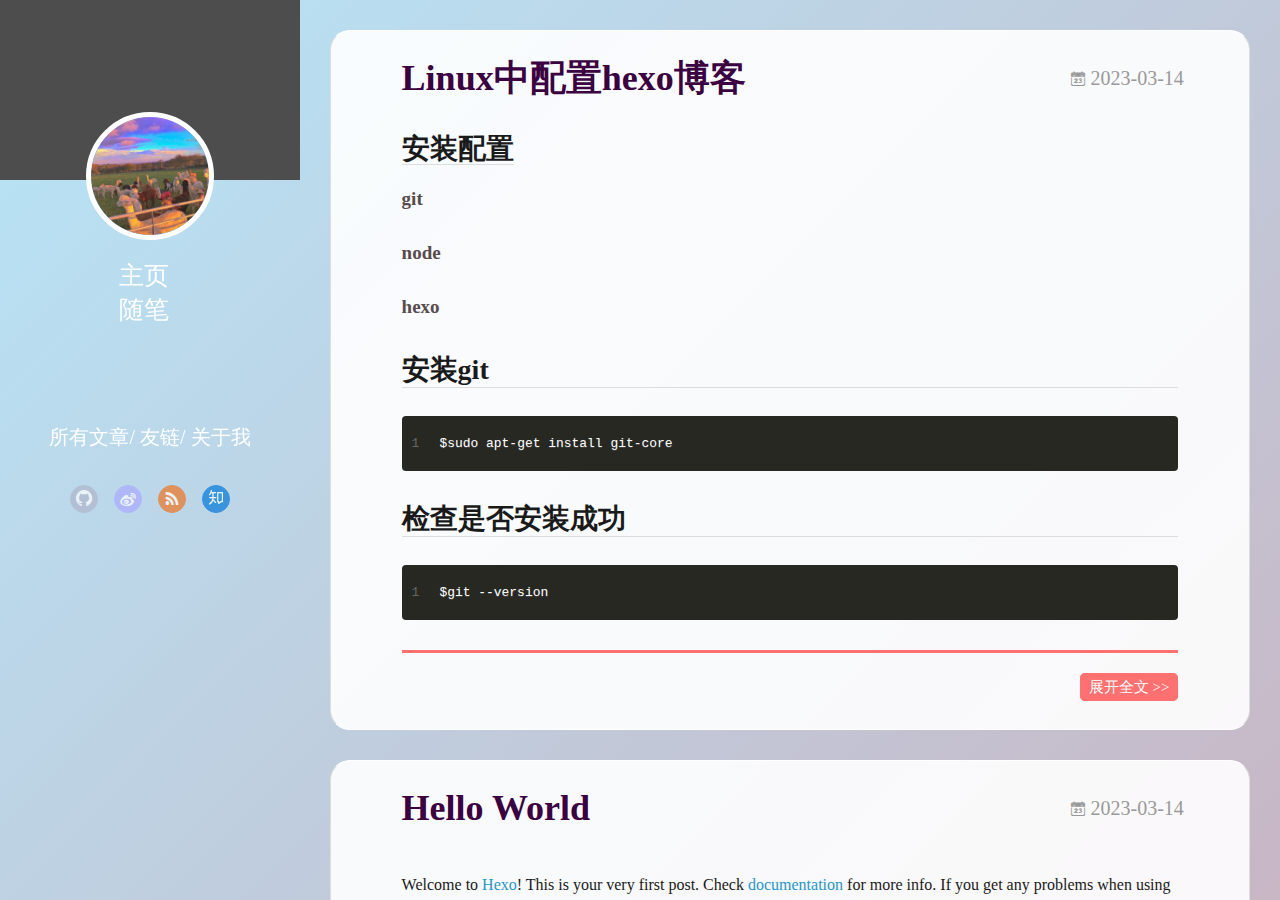
==== index.html @ e4e8730b "Site updated: 2023-03-14 17:26:34" ====
<!DOCTYPE html>
<html>
<head>
  <meta charset="utf-8">
  
  <meta name="renderer" content="webkit">
  <meta http-equiv="X-UA-Compatible" content="IE=edge" >
  <link rel="dns-prefetch" href="http://example.com">
  <title>SoMo随笔</title>
  <meta name="viewport" content="width=device-width, initial-scale=1, maximum-scale=1">
  <meta property="og:type" content="website">
<meta property="og:title" content="SoMo随笔">
<meta property="og:url" content="http://example.com/index.html">
<meta property="og:site_name" content="SoMo随笔">
<meta property="og:locale" content="en_US">
<meta property="article:author" content="SoMo">
<meta name="twitter:card" content="summary">
  
    <link rel="alternative" href="/atom.xml" title="SoMo随笔" type="application/atom+xml">
  
  
    <link rel="icon" href="/favicon.png">
  
  <link rel="stylesheet" type="text/css" href="/./main.0cf68a.css">
  <style type="text/css">
  
    #container.show {
      background: linear-gradient(200deg,#a0cfe4,#e8c37e);
    }
  </style>
  

  

<meta name="generator" content="Hexo 5.4.2"></head>

<body>
  <div id="container" q-class="show:isCtnShow">
    <canvas id="anm-canvas" class="anm-canvas"></canvas>
    <div class="left-col" q-class="show:isShow">
      
<div class="overlay" style="background: #4d4d4d"></div>
<div class="intrude-less">
	<header id="header" class="inner">
		<a href="/" class="profilepic">
			<img src="/img/somo.jpg" class="js-avatar">
		</a>
		<hgroup>
		  <h1 class="header-author"><a href="/"></a></h1>
		</hgroup>
		

		<nav class="header-menu">
			<ul>
			
				<li><a href="/">主页</a></li>
	        
				<li><a href="/tags/%E9%9A%8F%E7%AC%94/">随笔</a></li>
	        
			</ul>
		</nav>
		<nav class="header-smart-menu">
    		
    			
    			<a q-on="click: openSlider(e, 'innerArchive')" href="javascript:void(0)">所有文章</a>
    			
            
    			
    			<a q-on="click: openSlider(e, 'friends')" href="javascript:void(0)">友链</a>
    			
            
    			
    			<a q-on="click: openSlider(e, 'aboutme')" href="javascript:void(0)">关于我</a>
    			
            
		</nav>
		<nav class="header-nav">
			<div class="social">
				
					<a class="github" target="_blank" href="#" title="github"><i class="icon-github"></i></a>
		        
					<a class="weibo" target="_blank" href="#" title="weibo"><i class="icon-weibo"></i></a>
		        
					<a class="rss" target="_blank" href="#" title="rss"><i class="icon-rss"></i></a>
		        
					<a class="zhihu" target="_blank" href="#" title="zhihu"><i class="icon-zhihu"></i></a>
		        
			</div>
<!-- 网易云音乐 -->
<iframe frameborder="no" border="0" marginwidth="0" marginheight="0" width=330 height=110 src="//music.163.com/outchain/player?type=0&id=3068013756&auto=1&height=90"></iframe>
		</nav>
	</header>		
</div>

    </div>
    <div class="mid-col" q-class="show:isShow,hide:isShow|isFalse">
      
<nav id="mobile-nav">
  	<div class="overlay js-overlay" style="background: #4d4d4d"></div>
	<div class="btnctn js-mobile-btnctn">
  		<div class="slider-trigger list" q-on="click: openSlider(e)"><i class="icon icon-sort"></i></div>
	</div>
	<div class="intrude-less">
		<header id="header" class="inner">
			<div class="profilepic">
				<img src="/img/somo.jpg" class="js-avatar">
			</div>
			<hgroup>
			  <h1 class="header-author js-header-author"></h1>
			</hgroup>
			
			
			
				
			
				
			
			
			
			<nav class="header-nav">
				<div class="social">
					
						<a class="github" target="_blank" href="#" title="github"><i class="icon-github"></i></a>
			        
						<a class="weibo" target="_blank" href="#" title="weibo"><i class="icon-weibo"></i></a>
			        
						<a class="rss" target="_blank" href="#" title="rss"><i class="icon-rss"></i></a>
			        
						<a class="zhihu" target="_blank" href="#" title="zhihu"><i class="icon-zhihu"></i></a>
			        
				</div>
			</nav>

			<nav class="header-menu js-header-menu">
				<ul style="width: 50%">
				
				
					<li style="width: 50%"><a href="/">主页</a></li>
		        
					<li style="width: 50%"><a href="/tags/%E9%9A%8F%E7%AC%94/">随笔</a></li>
		        
				</ul>
			</nav>
		</header>				
	</div>
	<div class="mobile-mask" style="display:none" q-show="isShow"></div>
</nav>

      <div id="wrapper" class="body-wrap">
        <div class="menu-l">
          <div class="canvas-wrap">
            <canvas data-colors="#eaeaea" data-sectionHeight="100" data-contentId="js-content" id="myCanvas1" class="anm-canvas"></canvas>
          </div>
          <div id="js-content" class="content-ll">
            
  
    <article id="post-Linux中配置hexo博客" class="article article-type-post  article-index" itemscope itemprop="blogPost">
  <div class="article-inner">
    
      <header class="article-header">
        
  
    <h1 itemprop="name">
      <a class="article-title" href="/2023/03/14/Linux%E4%B8%AD%E9%85%8D%E7%BD%AEhexo%E5%8D%9A%E5%AE%A2/">Linux中配置hexo博客</a>
    </h1>
  

        
        <a href="/2023/03/14/Linux%E4%B8%AD%E9%85%8D%E7%BD%AEhexo%E5%8D%9A%E5%AE%A2/" class="archive-article-date">
  	<time datetime="2023-03-14T08:42:07.000Z" itemprop="datePublished"><i class="icon-calendar icon"></i>2023-03-14</time>
</a>
        
      </header>
    
    <div class="article-entry" itemprop="articleBody">
      
        <h1 id="安装配置"><a href="#安装配置" class="headerlink" title="安装配置"></a>安装配置</h1><h3 id="git"><a href="#git" class="headerlink" title="git"></a>git</h3><h3 id="node"><a href="#node" class="headerlink" title="node"></a>node</h3><h3 id="hexo"><a href="#hexo" class="headerlink" title="hexo"></a>hexo</h3><h1 id="安装git"><a href="#安装git" class="headerlink" title="安装git"></a>安装git</h1><figure class="highlight bash"><table><tr><td class="gutter"><pre><span class="line">1</span><br></pre></td><td class="code"><pre><span class="line"><span class="variable">$sudo</span> apt-get install git-core</span><br></pre></td></tr></table></figure>
<h1 id="检查是否安装成功"><a href="#检查是否安装成功" class="headerlink" title="检查是否安装成功"></a>检查是否安装成功</h1><figure class="highlight bash"><table><tr><td class="gutter"><pre><span class="line">1</span><br></pre></td><td class="code"><pre><span class="line"><span class="variable">$git</span> --version</span><br></pre></td></tr></table></figure>




      

      
    </div>
    <div class="article-info article-info-index">
      
      
      

      
        <p class="article-more-link">
          <a class="article-more-a" href="/2023/03/14/Linux%E4%B8%AD%E9%85%8D%E7%BD%AEhexo%E5%8D%9A%E5%AE%A2/">展开全文 >></a>
        </p>
      

      
      <div class="clearfix"></div>
    </div>
  </div>
</article>

<aside class="wrap-side-operation">
    <div class="mod-side-operation">
        
        <div class="jump-container" id="js-jump-container" style="display:none;">
            <a href="javascript:void(0)" class="mod-side-operation__jump-to-top">
                <i class="icon-font icon-back"></i>
            </a>
            <div id="js-jump-plan-container" class="jump-plan-container" style="top: -11px;">
                <i class="icon-font icon-plane jump-plane"></i>
            </div>
        </div>
        
        
    </div>
</aside>




  
    <article id="post-hello-world" class="article article-type-post  article-index" itemscope itemprop="blogPost">
  <div class="article-inner">
    
      <header class="article-header">
        
  
    <h1 itemprop="name">
      <a class="article-title" href="/2023/03/14/hello-world/">Hello World</a>
    </h1>
  

        
        <a href="/2023/03/14/hello-world/" class="archive-article-date">
  	<time datetime="2023-03-14T06:04:46.346Z" itemprop="datePublished"><i class="icon-calendar icon"></i>2023-03-14</time>
</a>
        
      </header>
    
    <div class="article-entry" itemprop="articleBody">
      
        <p>Welcome to <a target="_blank" rel="noopener" href="https://hexo.io/">Hexo</a>! This is your very first post. Check <a target="_blank" rel="noopener" href="https://hexo.io/docs/">documentation</a> for more info. If you get any problems when using Hexo, you can find the answer in <a target="_blank" rel="noopener" href="https://hexo.io/docs/troubleshooting.html">troubleshooting</a> or you can ask me on <a target="_blank" rel="noopener" href="https://github.com/hexojs/hexo/issues">GitHub</a>.</p>
<h2 id="Quick-Start"><a href="#Quick-Start" class="headerlink" title="Quick Start"></a>Quick Start</h2><h3 id="Create-a-new-post"><a href="#Create-a-new-post" class="headerlink" title="Create a new post"></a>Create a new post</h3><figure class="highlight bash"><table><tr><td class="gutter"><pre><span class="line">1</span><br></pre></td><td class="code"><pre><span class="line">$ hexo new <span class="string">&quot;My New Post&quot;</span></span><br></pre></td></tr></table></figure>

<p>More info: <a target="_blank" rel="noopener" href="https://hexo.io/docs/writing.html">Writing</a></p>
<h3 id="Run-server"><a href="#Run-server" class="headerlink" title="Run server"></a>Run server</h3><figure class="highlight bash"><table><tr><td class="gutter"><pre><span class="line">1</span><br></pre></td><td class="code"><pre><span class="line">$ hexo server</span><br></pre></td></tr></table></figure>

<p>More info: <a target="_blank" rel="noopener" href="https://hexo.io/docs/server.html">Server</a></p>
<h3 id="Generate-static-files"><a href="#Generate-static-files" class="headerlink" title="Generate static files"></a>Generate static files</h3><figure class="highlight bash"><table><tr><td class="gutter"><pre><span class="line">1</span><br></pre></td><td class="code"><pre><span class="line">$ hexo generate</span><br></pre></td></tr></table></figure>

<p>More info: <a target="_blank" rel="noopener" href="https://hexo.io/docs/generating.html">Generating</a></p>
<h3 id="Deploy-to-remote-sites"><a href="#Deploy-to-remote-sites" class="headerlink" title="Deploy to remote sites"></a>Deploy to remote sites</h3><figure class="highlight bash"><table><tr><td class="gutter"><pre><span class="line">1</span><br></pre></td><td class="code"><pre><span class="line">$ hexo deploy</span><br></pre></td></tr></table></figure>

<p>More info: <a target="_blank" rel="noopener" href="https://hexo.io/docs/one-command-deployment.html">Deployment</a></p>

      

      
    </div>
    <div class="article-info article-info-index">
      
      
      

      
        <p class="article-more-link">
          <a class="article-more-a" href="/2023/03/14/hello-world/">展开全文 >></a>
        </p>
      

      
      <div class="clearfix"></div>
    </div>
  </div>
</article>

<aside class="wrap-side-operation">
    <div class="mod-side-operation">
        
        <div class="jump-container" id="js-jump-container" style="display:none;">
            <a href="javascript:void(0)" class="mod-side-operation__jump-to-top">
                <i class="icon-font icon-back"></i>
            </a>
            <div id="js-jump-plan-container" class="jump-plan-container" style="top: -11px;">
                <i class="icon-font icon-plane jump-plane"></i>
            </div>
        </div>
        
        
    </div>
</aside>




  
  


          </div>
        </div>
      </div>
      <footer id="footer">
  <div class="outer">
    <div id="footer-info">
    	<div class="footer-left">
    		&copy; 2023 SoMo
    	</div>
      	<div class="footer-right">
      		<a href="http://hexo.io/" target="_blank">Hexo</a>  Theme <a href="https://github.com/litten/hexo-theme-yilia" target="_blank">Yilia</a> by Litten
      	</div>
    </div>
  </div>
</footer>
 <!--页面点击小心心-->
    <script type="text/javascript" src="/love.js"></script>


    </div>
    <script>
	var yiliaConfig = {
		mathjax: false,
		isHome: true,
		isPost: false,
		isArchive: false,
		isTag: false,
		isCategory: false,
		open_in_new: false,
		toc_hide_index: true,
		root: "/",
		innerArchive: true,
		showTags: false
	}
</script>

<script>!function(t){function n(e){if(r[e])return r[e].exports;var i=r[e]={exports:{},id:e,loaded:!1};return t[e].call(i.exports,i,i.exports,n),i.loaded=!0,i.exports}var r={};n.m=t,n.c=r,n.p="./",n(0)}([function(t,n,r){r(195),t.exports=r(191)},function(t,n,r){var e=r(3),i=r(52),o=r(27),u=r(28),c=r(53),f="prototype",a=function(t,n,r){var s,l,h,v,p=t&a.F,d=t&a.G,y=t&a.S,g=t&a.P,b=t&a.B,m=d?e:y?e[n]||(e[n]={}):(e[n]||{})[f],x=d?i:i[n]||(i[n]={}),w=x[f]||(x[f]={});d&&(r=n);for(s in r)l=!p&&m&&void 0!==m[s],h=(l?m:r)[s],v=b&&l?c(h,e):g&&"function"==typeof h?c(Function.call,h):h,m&&u(m,s,h,t&a.U),x[s]!=h&&o(x,s,v),g&&w[s]!=h&&(w[s]=h)};e.core=i,a.F=1,a.G=2,a.S=4,a.P=8,a.B=16,a.W=32,a.U=64,a.R=128,t.exports=a},function(t,n,r){var e=r(6);t.exports=function(t){if(!e(t))throw TypeError(t+" is not an object!");return t}},function(t,n){var r=t.exports="undefined"!=typeof window&&window.Math==Math?window:"undefined"!=typeof self&&self.Math==Math?self:Function("return this")();"number"==typeof __g&&(__g=r)},function(t,n){t.exports=function(t){try{return!!t()}catch(t){return!0}}},function(t,n){var r=t.exports="undefined"!=typeof window&&window.Math==Math?window:"undefined"!=typeof self&&self.Math==Math?self:Function("return this")();"number"==typeof __g&&(__g=r)},function(t,n){t.exports=function(t){return"object"==typeof t?null!==t:"function"==typeof t}},function(t,n,r){var e=r(126)("wks"),i=r(76),o=r(3).Symbol,u="function"==typeof o;(t.exports=function(t){return e[t]||(e[t]=u&&o[t]||(u?o:i)("Symbol."+t))}).store=e},function(t,n){var r={}.hasOwnProperty;t.exports=function(t,n){return r.call(t,n)}},function(t,n,r){var e=r(94),i=r(33);t.exports=function(t){return e(i(t))}},function(t,n,r){t.exports=!r(4)(function(){return 7!=Object.defineProperty({},"a",{get:function(){return 7}}).a})},function(t,n,r){var e=r(2),i=r(167),o=r(50),u=Object.defineProperty;n.f=r(10)?Object.defineProperty:function(t,n,r){if(e(t),n=o(n,!0),e(r),i)try{return u(t,n,r)}catch(t){}if("get"in r||"set"in r)throw TypeError("Accessors not supported!");return"value"in r&&(t[n]=r.value),t}},function(t,n,r){t.exports=!r(18)(function(){return 7!=Object.defineProperty({},"a",{get:function(){return 7}}).a})},function(t,n,r){var e=r(14),i=r(22);t.exports=r(12)?function(t,n,r){return e.f(t,n,i(1,r))}:function(t,n,r){return t[n]=r,t}},function(t,n,r){var e=r(20),i=r(58),o=r(42),u=Object.defineProperty;n.f=r(12)?Object.defineProperty:function(t,n,r){if(e(t),n=o(n,!0),e(r),i)try{return u(t,n,r)}catch(t){}if("get"in r||"set"in r)throw TypeError("Accessors not supported!");return"value"in r&&(t[n]=r.value),t}},function(t,n,r){var e=r(40)("wks"),i=r(23),o=r(5).Symbol,u="function"==typeof o;(t.exports=function(t){return e[t]||(e[t]=u&&o[t]||(u?o:i)("Symbol."+t))}).store=e},function(t,n,r){var e=r(67),i=Math.min;t.exports=function(t){return t>0?i(e(t),9007199254740991):0}},function(t,n,r){var e=r(46);t.exports=function(t){return Object(e(t))}},function(t,n){t.exports=function(t){try{return!!t()}catch(t){return!0}}},function(t,n,r){var e=r(63),i=r(34);t.exports=Object.keys||function(t){return e(t,i)}},function(t,n,r){var e=r(21);t.exports=function(t){if(!e(t))throw TypeError(t+" is not an object!");return t}},function(t,n){t.exports=function(t){return"object"==typeof t?null!==t:"function"==typeof t}},function(t,n){t.exports=function(t,n){return{enumerable:!(1&t),configurable:!(2&t),writable:!(4&t),value:n}}},function(t,n){var r=0,e=Math.random();t.exports=function(t){return"Symbol(".concat(void 0===t?"":t,")_",(++r+e).toString(36))}},function(t,n){var r={}.hasOwnProperty;t.exports=function(t,n){return r.call(t,n)}},function(t,n){var r=t.exports={version:"2.4.0"};"number"==typeof __e&&(__e=r)},function(t,n){t.exports=function(t){if("function"!=typeof t)throw TypeError(t+" is not a function!");return t}},function(t,n,r){var e=r(11),i=r(66);t.exports=r(10)?function(t,n,r){return e.f(t,n,i(1,r))}:function(t,n,r){return t[n]=r,t}},function(t,n,r){var e=r(3),i=r(27),o=r(24),u=r(76)("src"),c="toString",f=Function[c],a=(""+f).split(c);r(52).inspectSource=function(t){return f.call(t)},(t.exports=function(t,n,r,c){var f="function"==typeof r;f&&(o(r,"name")||i(r,"name",n)),t[n]!==r&&(f&&(o(r,u)||i(r,u,t[n]?""+t[n]:a.join(String(n)))),t===e?t[n]=r:c?t[n]?t[n]=r:i(t,n,r):(delete t[n],i(t,n,r)))})(Function.prototype,c,function(){return"function"==typeof this&&this[u]||f.call(this)})},function(t,n,r){var e=r(1),i=r(4),o=r(46),u=function(t,n,r,e){var i=String(o(t)),u="<"+n;return""!==r&&(u+=" "+r+'="'+String(e).replace(/"/g,"&quot;")+'"'),u+">"+i+"</"+n+">"};t.exports=function(t,n){var r={};r[t]=n(u),e(e.P+e.F*i(function(){var n=""[t]('"');return n!==n.toLowerCase()||n.split('"').length>3}),"String",r)}},function(t,n,r){var e=r(115),i=r(46);t.exports=function(t){return e(i(t))}},function(t,n,r){var e=r(116),i=r(66),o=r(30),u=r(50),c=r(24),f=r(167),a=Object.getOwnPropertyDescriptor;n.f=r(10)?a:function(t,n){if(t=o(t),n=u(n,!0),f)try{return a(t,n)}catch(t){}if(c(t,n))return i(!e.f.call(t,n),t[n])}},function(t,n,r){var e=r(24),i=r(17),o=r(145)("IE_PROTO"),u=Object.prototype;t.exports=Object.getPrototypeOf||function(t){return t=i(t),e(t,o)?t[o]:"function"==typeof t.constructor&&t instanceof t.constructor?t.constructor.prototype:t instanceof Object?u:null}},function(t,n){t.exports=function(t){if(void 0==t)throw TypeError("Can't call method on  "+t);return t}},function(t,n){t.exports="constructor,hasOwnProperty,isPrototypeOf,propertyIsEnumerable,toLocaleString,toString,valueOf".split(",")},function(t,n){t.exports={}},function(t,n){t.exports=!0},function(t,n){n.f={}.propertyIsEnumerable},function(t,n,r){var e=r(14).f,i=r(8),o=r(15)("toStringTag");t.exports=function(t,n,r){t&&!i(t=r?t:t.prototype,o)&&e(t,o,{configurable:!0,value:n})}},function(t,n,r){var e=r(40)("keys"),i=r(23);t.exports=function(t){return e[t]||(e[t]=i(t))}},function(t,n,r){var e=r(5),i="__core-js_shared__",o=e[i]||(e[i]={});t.exports=function(t){return o[t]||(o[t]={})}},function(t,n){var r=Math.ceil,e=Math.floor;t.exports=function(t){return isNaN(t=+t)?0:(t>0?e:r)(t)}},function(t,n,r){var e=r(21);t.exports=function(t,n){if(!e(t))return t;var r,i;if(n&&"function"==typeof(r=t.toString)&&!e(i=r.call(t)))return i;if("function"==typeof(r=t.valueOf)&&!e(i=r.call(t)))return i;if(!n&&"function"==typeof(r=t.toString)&&!e(i=r.call(t)))return i;throw TypeError("Can't convert object to primitive value")}},function(t,n,r){var e=r(5),i=r(25),o=r(36),u=r(44),c=r(14).f;t.exports=function(t){var n=i.Symbol||(i.Symbol=o?{}:e.Symbol||{});"_"==t.charAt(0)||t in n||c(n,t,{value:u.f(t)})}},function(t,n,r){n.f=r(15)},function(t,n){var r={}.toString;t.exports=function(t){return r.call(t).slice(8,-1)}},function(t,n){t.exports=function(t){if(void 0==t)throw TypeError("Can't call method on  "+t);return t}},function(t,n,r){var e=r(4);t.exports=function(t,n){return!!t&&e(function(){n?t.call(null,function(){},1):t.call(null)})}},function(t,n,r){var e=r(53),i=r(115),o=r(17),u=r(16),c=r(203);t.exports=function(t,n){var r=1==t,f=2==t,a=3==t,s=4==t,l=6==t,h=5==t||l,v=n||c;return function(n,c,p){for(var d,y,g=o(n),b=i(g),m=e(c,p,3),x=u(b.length),w=0,S=r?v(n,x):f?v(n,0):void 0;x>w;w++)if((h||w in b)&&(d=b[w],y=m(d,w,g),t))if(r)S[w]=y;else if(y)switch(t){case 3:return!0;case 5:return d;case 6:return w;case 2:S.push(d)}else if(s)return!1;return l?-1:a||s?s:S}}},function(t,n,r){var e=r(1),i=r(52),o=r(4);t.exports=function(t,n){var r=(i.Object||{})[t]||Object[t],u={};u[t]=n(r),e(e.S+e.F*o(function(){r(1)}),"Object",u)}},function(t,n,r){var e=r(6);t.exports=function(t,n){if(!e(t))return t;var r,i;if(n&&"function"==typeof(r=t.toString)&&!e(i=r.call(t)))return i;if("function"==typeof(r=t.valueOf)&&!e(i=r.call(t)))return i;if(!n&&"function"==typeof(r=t.toString)&&!e(i=r.call(t)))return i;throw TypeError("Can't convert object to primitive value")}},function(t,n,r){var e=r(5),i=r(25),o=r(91),u=r(13),c="prototype",f=function(t,n,r){var a,s,l,h=t&f.F,v=t&f.G,p=t&f.S,d=t&f.P,y=t&f.B,g=t&f.W,b=v?i:i[n]||(i[n]={}),m=b[c],x=v?e:p?e[n]:(e[n]||{})[c];v&&(r=n);for(a in r)(s=!h&&x&&void 0!==x[a])&&a in b||(l=s?x[a]:r[a],b[a]=v&&"function"!=typeof x[a]?r[a]:y&&s?o(l,e):g&&x[a]==l?function(t){var n=function(n,r,e){if(this instanceof t){switch(arguments.length){case 0:return new t;case 1:return new t(n);case 2:return new t(n,r)}return new t(n,r,e)}return t.apply(this,arguments)};return n[c]=t[c],n}(l):d&&"function"==typeof l?o(Function.call,l):l,d&&((b.virtual||(b.virtual={}))[a]=l,t&f.R&&m&&!m[a]&&u(m,a,l)))};f.F=1,f.G=2,f.S=4,f.P=8,f.B=16,f.W=32,f.U=64,f.R=128,t.exports=f},function(t,n){var r=t.exports={version:"2.4.0"};"number"==typeof __e&&(__e=r)},function(t,n,r){var e=r(26);t.exports=function(t,n,r){if(e(t),void 0===n)return t;switch(r){case 1:return function(r){return t.call(n,r)};case 2:return function(r,e){return t.call(n,r,e)};case 3:return function(r,e,i){return t.call(n,r,e,i)}}return function(){return t.apply(n,arguments)}}},function(t,n,r){var e=r(183),i=r(1),o=r(126)("metadata"),u=o.store||(o.store=new(r(186))),c=function(t,n,r){var i=u.get(t);if(!i){if(!r)return;u.set(t,i=new e)}var o=i.get(n);if(!o){if(!r)return;i.set(n,o=new e)}return o},f=function(t,n,r){var e=c(n,r,!1);return void 0!==e&&e.has(t)},a=function(t,n,r){var e=c(n,r,!1);return void 0===e?void 0:e.get(t)},s=function(t,n,r,e){c(r,e,!0).set(t,n)},l=function(t,n){var r=c(t,n,!1),e=[];return r&&r.forEach(function(t,n){e.push(n)}),e},h=function(t){return void 0===t||"symbol"==typeof t?t:String(t)},v=function(t){i(i.S,"Reflect",t)};t.exports={store:u,map:c,has:f,get:a,set:s,keys:l,key:h,exp:v}},function(t,n,r){"use strict";if(r(10)){var e=r(69),i=r(3),o=r(4),u=r(1),c=r(127),f=r(152),a=r(53),s=r(68),l=r(66),h=r(27),v=r(73),p=r(67),d=r(16),y=r(75),g=r(50),b=r(24),m=r(180),x=r(114),w=r(6),S=r(17),_=r(137),O=r(70),E=r(32),P=r(71).f,j=r(154),F=r(76),M=r(7),A=r(48),N=r(117),T=r(146),I=r(155),k=r(80),L=r(123),R=r(74),C=r(130),D=r(160),U=r(11),W=r(31),G=U.f,B=W.f,V=i.RangeError,z=i.TypeError,q=i.Uint8Array,K="ArrayBuffer",J="Shared"+K,Y="BYTES_PER_ELEMENT",H="prototype",$=Array[H],X=f.ArrayBuffer,Q=f.DataView,Z=A(0),tt=A(2),nt=A(3),rt=A(4),et=A(5),it=A(6),ot=N(!0),ut=N(!1),ct=I.values,ft=I.keys,at=I.entries,st=$.lastIndexOf,lt=$.reduce,ht=$.reduceRight,vt=$.join,pt=$.sort,dt=$.slice,yt=$.toString,gt=$.toLocaleString,bt=M("iterator"),mt=M("toStringTag"),xt=F("typed_constructor"),wt=F("def_constructor"),St=c.CONSTR,_t=c.TYPED,Ot=c.VIEW,Et="Wrong length!",Pt=A(1,function(t,n){return Tt(T(t,t[wt]),n)}),jt=o(function(){return 1===new q(new Uint16Array([1]).buffer)[0]}),Ft=!!q&&!!q[H].set&&o(function(){new q(1).set({})}),Mt=function(t,n){if(void 0===t)throw z(Et);var r=+t,e=d(t);if(n&&!m(r,e))throw V(Et);return e},At=function(t,n){var r=p(t);if(r<0||r%n)throw V("Wrong offset!");return r},Nt=function(t){if(w(t)&&_t in t)return t;throw z(t+" is not a typed array!")},Tt=function(t,n){if(!(w(t)&&xt in t))throw z("It is not a typed array constructor!");return new t(n)},It=function(t,n){return kt(T(t,t[wt]),n)},kt=function(t,n){for(var r=0,e=n.length,i=Tt(t,e);e>r;)i[r]=n[r++];return i},Lt=function(t,n,r){G(t,n,{get:function(){return this._d[r]}})},Rt=function(t){var n,r,e,i,o,u,c=S(t),f=arguments.length,s=f>1?arguments[1]:void 0,l=void 0!==s,h=j(c);if(void 0!=h&&!_(h)){for(u=h.call(c),e=[],n=0;!(o=u.next()).done;n++)e.push(o.value);c=e}for(l&&f>2&&(s=a(s,arguments[2],2)),n=0,r=d(c.length),i=Tt(this,r);r>n;n++)i[n]=l?s(c[n],n):c[n];return i},Ct=function(){for(var t=0,n=arguments.length,r=Tt(this,n);n>t;)r[t]=arguments[t++];return r},Dt=!!q&&o(function(){gt.call(new q(1))}),Ut=function(){return gt.apply(Dt?dt.call(Nt(this)):Nt(this),arguments)},Wt={copyWithin:function(t,n){return D.call(Nt(this),t,n,arguments.length>2?arguments[2]:void 0)},every:function(t){return rt(Nt(this),t,arguments.length>1?arguments[1]:void 0)},fill:function(t){return C.apply(Nt(this),arguments)},filter:function(t){return It(this,tt(Nt(this),t,arguments.length>1?arguments[1]:void 0))},find:function(t){return et(Nt(this),t,arguments.length>1?arguments[1]:void 0)},findIndex:function(t){return it(Nt(this),t,arguments.length>1?arguments[1]:void 0)},forEach:function(t){Z(Nt(this),t,arguments.length>1?arguments[1]:void 0)},indexOf:function(t){return ut(Nt(this),t,arguments.length>1?arguments[1]:void 0)},includes:function(t){return ot(Nt(this),t,arguments.length>1?arguments[1]:void 0)},join:function(t){return vt.apply(Nt(this),arguments)},lastIndexOf:function(t){return st.apply(Nt(this),arguments)},map:function(t){return Pt(Nt(this),t,arguments.length>1?arguments[1]:void 0)},reduce:function(t){return lt.apply(Nt(this),arguments)},reduceRight:function(t){return ht.apply(Nt(this),arguments)},reverse:function(){for(var t,n=this,r=Nt(n).length,e=Math.floor(r/2),i=0;i<e;)t=n[i],n[i++]=n[--r],n[r]=t;return n},some:function(t){return nt(Nt(this),t,arguments.length>1?arguments[1]:void 0)},sort:function(t){return pt.call(Nt(this),t)},subarray:function(t,n){var r=Nt(this),e=r.length,i=y(t,e);return new(T(r,r[wt]))(r.buffer,r.byteOffset+i*r.BYTES_PER_ELEMENT,d((void 0===n?e:y(n,e))-i))}},Gt=function(t,n){return It(this,dt.call(Nt(this),t,n))},Bt=function(t){Nt(this);var n=At(arguments[1],1),r=this.length,e=S(t),i=d(e.length),o=0;if(i+n>r)throw V(Et);for(;o<i;)this[n+o]=e[o++]},Vt={entries:function(){return at.call(Nt(this))},keys:function(){return ft.call(Nt(this))},values:function(){return ct.call(Nt(this))}},zt=function(t,n){return w(t)&&t[_t]&&"symbol"!=typeof n&&n in t&&String(+n)==String(n)},qt=function(t,n){return zt(t,n=g(n,!0))?l(2,t[n]):B(t,n)},Kt=function(t,n,r){return!(zt(t,n=g(n,!0))&&w(r)&&b(r,"value"))||b(r,"get")||b(r,"set")||r.configurable||b(r,"writable")&&!r.writable||b(r,"enumerable")&&!r.enumerable?G(t,n,r):(t[n]=r.value,t)};St||(W.f=qt,U.f=Kt),u(u.S+u.F*!St,"Object",{getOwnPropertyDescriptor:qt,defineProperty:Kt}),o(function(){yt.call({})})&&(yt=gt=function(){return vt.call(this)});var Jt=v({},Wt);v(Jt,Vt),h(Jt,bt,Vt.values),v(Jt,{slice:Gt,set:Bt,constructor:function(){},toString:yt,toLocaleString:Ut}),Lt(Jt,"buffer","b"),Lt(Jt,"byteOffset","o"),Lt(Jt,"byteLength","l"),Lt(Jt,"length","e"),G(Jt,mt,{get:function(){return this[_t]}}),t.exports=function(t,n,r,f){f=!!f;var a=t+(f?"Clamped":"")+"Array",l="Uint8Array"!=a,v="get"+t,p="set"+t,y=i[a],g=y||{},b=y&&E(y),m=!y||!c.ABV,S={},_=y&&y[H],j=function(t,r){var e=t._d;return e.v[v](r*n+e.o,jt)},F=function(t,r,e){var i=t._d;f&&(e=(e=Math.round(e))<0?0:e>255?255:255&e),i.v[p](r*n+i.o,e,jt)},M=function(t,n){G(t,n,{get:function(){return j(this,n)},set:function(t){return F(this,n,t)},enumerable:!0})};m?(y=r(function(t,r,e,i){s(t,y,a,"_d");var o,u,c,f,l=0,v=0;if(w(r)){if(!(r instanceof X||(f=x(r))==K||f==J))return _t in r?kt(y,r):Rt.call(y,r);o=r,v=At(e,n);var p=r.byteLength;if(void 0===i){if(p%n)throw V(Et);if((u=p-v)<0)throw V(Et)}else if((u=d(i)*n)+v>p)throw V(Et);c=u/n}else c=Mt(r,!0),u=c*n,o=new X(u);for(h(t,"_d",{b:o,o:v,l:u,e:c,v:new Q(o)});l<c;)M(t,l++)}),_=y[H]=O(Jt),h(_,"constructor",y)):L(function(t){new y(null),new y(t)},!0)||(y=r(function(t,r,e,i){s(t,y,a);var o;return w(r)?r instanceof X||(o=x(r))==K||o==J?void 0!==i?new g(r,At(e,n),i):void 0!==e?new g(r,At(e,n)):new g(r):_t in r?kt(y,r):Rt.call(y,r):new g(Mt(r,l))}),Z(b!==Function.prototype?P(g).concat(P(b)):P(g),function(t){t in y||h(y,t,g[t])}),y[H]=_,e||(_.constructor=y));var A=_[bt],N=!!A&&("values"==A.name||void 0==A.name),T=Vt.values;h(y,xt,!0),h(_,_t,a),h(_,Ot,!0),h(_,wt,y),(f?new y(1)[mt]==a:mt in _)||G(_,mt,{get:function(){return a}}),S[a]=y,u(u.G+u.W+u.F*(y!=g),S),u(u.S,a,{BYTES_PER_ELEMENT:n,from:Rt,of:Ct}),Y in _||h(_,Y,n),u(u.P,a,Wt),R(a),u(u.P+u.F*Ft,a,{set:Bt}),u(u.P+u.F*!N,a,Vt),u(u.P+u.F*(_.toString!=yt),a,{toString:yt}),u(u.P+u.F*o(function(){new y(1).slice()}),a,{slice:Gt}),u(u.P+u.F*(o(function(){return[1,2].toLocaleString()!=new y([1,2]).toLocaleString()})||!o(function(){_.toLocaleString.call([1,2])})),a,{toLocaleString:Ut}),k[a]=N?A:T,e||N||h(_,bt,T)}}else t.exports=function(){}},function(t,n){var r={}.toString;t.exports=function(t){return r.call(t).slice(8,-1)}},function(t,n,r){var e=r(21),i=r(5).document,o=e(i)&&e(i.createElement);t.exports=function(t){return o?i.createElement(t):{}}},function(t,n,r){t.exports=!r(12)&&!r(18)(function(){return 7!=Object.defineProperty(r(57)("div"),"a",{get:function(){return 7}}).a})},function(t,n,r){"use strict";var e=r(36),i=r(51),o=r(64),u=r(13),c=r(8),f=r(35),a=r(96),s=r(38),l=r(103),h=r(15)("iterator"),v=!([].keys&&"next"in[].keys()),p="keys",d="values",y=function(){return this};t.exports=function(t,n,r,g,b,m,x){a(r,n,g);var w,S,_,O=function(t){if(!v&&t in F)return F[t];switch(t){case p:case d:return function(){return new r(this,t)}}return function(){return new r(this,t)}},E=n+" Iterator",P=b==d,j=!1,F=t.prototype,M=F[h]||F["@@iterator"]||b&&F[b],A=M||O(b),N=b?P?O("entries"):A:void 0,T="Array"==n?F.entries||M:M;if(T&&(_=l(T.call(new t)))!==Object.prototype&&(s(_,E,!0),e||c(_,h)||u(_,h,y)),P&&M&&M.name!==d&&(j=!0,A=function(){return M.call(this)}),e&&!x||!v&&!j&&F[h]||u(F,h,A),f[n]=A,f[E]=y,b)if(w={values:P?A:O(d),keys:m?A:O(p),entries:N},x)for(S in w)S in F||o(F,S,w[S]);else i(i.P+i.F*(v||j),n,w);return w}},function(t,n,r){var e=r(20),i=r(100),o=r(34),u=r(39)("IE_PROTO"),c=function(){},f="prototype",a=function(){var t,n=r(57)("iframe"),e=o.length;for(n.style.display="none",r(93).appendChild(n),n.src="javascript:",t=n.contentWindow.document,t.open(),t.write("<script>document.F=Object<\/script>"),t.close(),a=t.F;e--;)delete a[f][o[e]];return a()};t.exports=Object.create||function(t,n){var r;return null!==t?(c[f]=e(t),r=new c,c[f]=null,r[u]=t):r=a(),void 0===n?r:i(r,n)}},function(t,n,r){var e=r(63),i=r(34).concat("length","prototype");n.f=Object.getOwnPropertyNames||function(t){return e(t,i)}},function(t,n){n.f=Object.getOwnPropertySymbols},function(t,n,r){var e=r(8),i=r(9),o=r(90)(!1),u=r(39)("IE_PROTO");t.exports=function(t,n){var r,c=i(t),f=0,a=[];for(r in c)r!=u&&e(c,r)&&a.push(r);for(;n.length>f;)e(c,r=n[f++])&&(~o(a,r)||a.push(r));return a}},function(t,n,r){t.exports=r(13)},function(t,n,r){var e=r(76)("meta"),i=r(6),o=r(24),u=r(11).f,c=0,f=Object.isExtensible||function(){return!0},a=!r(4)(function(){return f(Object.preventExtensions({}))}),s=function(t){u(t,e,{value:{i:"O"+ ++c,w:{}}})},l=function(t,n){if(!i(t))return"symbol"==typeof t?t:("string"==typeof t?"S":"P")+t;if(!o(t,e)){if(!f(t))return"F";if(!n)return"E";s(t)}return t[e].i},h=function(t,n){if(!o(t,e)){if(!f(t))return!0;if(!n)return!1;s(t)}return t[e].w},v=function(t){return a&&p.NEED&&f(t)&&!o(t,e)&&s(t),t},p=t.exports={KEY:e,NEED:!1,fastKey:l,getWeak:h,onFreeze:v}},function(t,n){t.exports=function(t,n){return{enumerable:!(1&t),configurable:!(2&t),writable:!(4&t),value:n}}},function(t,n){var r=Math.ceil,e=Math.floor;t.exports=function(t){return isNaN(t=+t)?0:(t>0?e:r)(t)}},function(t,n){t.exports=function(t,n,r,e){if(!(t instanceof n)||void 0!==e&&e in t)throw TypeError(r+": incorrect invocation!");return t}},function(t,n){t.exports=!1},function(t,n,r){var e=r(2),i=r(173),o=r(133),u=r(145)("IE_PROTO"),c=function(){},f="prototype",a=function(){var t,n=r(132)("iframe"),e=o.length;for(n.style.display="none",r(135).appendChild(n),n.src="javascript:",t=n.contentWindow.document,t.open(),t.write("<script>document.F=Object<\/script>"),t.close(),a=t.F;e--;)delete a[f][o[e]];return a()};t.exports=Object.create||function(t,n){var r;return null!==t?(c[f]=e(t),r=new c,c[f]=null,r[u]=t):r=a(),void 0===n?r:i(r,n)}},function(t,n,r){var e=r(175),i=r(133).concat("length","prototype");n.f=Object.getOwnPropertyNames||function(t){return e(t,i)}},function(t,n,r){var e=r(175),i=r(133);t.exports=Object.keys||function(t){return e(t,i)}},function(t,n,r){var e=r(28);t.exports=function(t,n,r){for(var i in n)e(t,i,n[i],r);return t}},function(t,n,r){"use strict";var e=r(3),i=r(11),o=r(10),u=r(7)("species");t.exports=function(t){var n=e[t];o&&n&&!n[u]&&i.f(n,u,{configurable:!0,get:function(){return this}})}},function(t,n,r){var e=r(67),i=Math.max,o=Math.min;t.exports=function(t,n){return t=e(t),t<0?i(t+n,0):o(t,n)}},function(t,n){var r=0,e=Math.random();t.exports=function(t){return"Symbol(".concat(void 0===t?"":t,")_",(++r+e).toString(36))}},function(t,n,r){var e=r(33);t.exports=function(t){return Object(e(t))}},function(t,n,r){var e=r(7)("unscopables"),i=Array.prototype;void 0==i[e]&&r(27)(i,e,{}),t.exports=function(t){i[e][t]=!0}},function(t,n,r){var e=r(53),i=r(169),o=r(137),u=r(2),c=r(16),f=r(154),a={},s={},n=t.exports=function(t,n,r,l,h){var v,p,d,y,g=h?function(){return t}:f(t),b=e(r,l,n?2:1),m=0;if("function"!=typeof g)throw TypeError(t+" is not iterable!");if(o(g)){for(v=c(t.length);v>m;m++)if((y=n?b(u(p=t[m])[0],p[1]):b(t[m]))===a||y===s)return y}else for(d=g.call(t);!(p=d.next()).done;)if((y=i(d,b,p.value,n))===a||y===s)return y};n.BREAK=a,n.RETURN=s},function(t,n){t.exports={}},function(t,n,r){var e=r(11).f,i=r(24),o=r(7)("toStringTag");t.exports=function(t,n,r){t&&!i(t=r?t:t.prototype,o)&&e(t,o,{configurable:!0,value:n})}},function(t,n,r){var e=r(1),i=r(46),o=r(4),u=r(150),c="["+u+"]",f="​",a=RegExp("^"+c+c+"*"),s=RegExp(c+c+"*$"),l=function(t,n,r){var i={},c=o(function(){return!!u[t]()||f[t]()!=f}),a=i[t]=c?n(h):u[t];r&&(i[r]=a),e(e.P+e.F*c,"String",i)},h=l.trim=function(t,n){return t=String(i(t)),1&n&&(t=t.replace(a,"")),2&n&&(t=t.replace(s,"")),t};t.exports=l},function(t,n,r){t.exports={default:r(86),__esModule:!0}},function(t,n,r){t.exports={default:r(87),__esModule:!0}},function(t,n,r){"use strict";function e(t){return t&&t.__esModule?t:{default:t}}n.__esModule=!0;var i=r(84),o=e(i),u=r(83),c=e(u),f="function"==typeof c.default&&"symbol"==typeof o.default?function(t){return typeof t}:function(t){return t&&"function"==typeof c.default&&t.constructor===c.default&&t!==c.default.prototype?"symbol":typeof t};n.default="function"==typeof c.default&&"symbol"===f(o.default)?function(t){return void 0===t?"undefined":f(t)}:function(t){return t&&"function"==typeof c.default&&t.constructor===c.default&&t!==c.default.prototype?"symbol":void 0===t?"undefined":f(t)}},function(t,n,r){r(110),r(108),r(111),r(112),t.exports=r(25).Symbol},function(t,n,r){r(109),r(113),t.exports=r(44).f("iterator")},function(t,n){t.exports=function(t){if("function"!=typeof t)throw TypeError(t+" is not a function!");return t}},function(t,n){t.exports=function(){}},function(t,n,r){var e=r(9),i=r(106),o=r(105);t.exports=function(t){return function(n,r,u){var c,f=e(n),a=i(f.length),s=o(u,a);if(t&&r!=r){for(;a>s;)if((c=f[s++])!=c)return!0}else for(;a>s;s++)if((t||s in f)&&f[s]===r)return t||s||0;return!t&&-1}}},function(t,n,r){var e=r(88);t.exports=function(t,n,r){if(e(t),void 0===n)return t;switch(r){case 1:return function(r){return t.call(n,r)};case 2:return function(r,e){return t.call(n,r,e)};case 3:return function(r,e,i){return t.call(n,r,e,i)}}return function(){return t.apply(n,arguments)}}},function(t,n,r){var e=r(19),i=r(62),o=r(37);t.exports=function(t){var n=e(t),r=i.f;if(r)for(var u,c=r(t),f=o.f,a=0;c.length>a;)f.call(t,u=c[a++])&&n.push(u);return n}},function(t,n,r){t.exports=r(5).document&&document.documentElement},function(t,n,r){var e=r(56);t.exports=Object("z").propertyIsEnumerable(0)?Object:function(t){return"String"==e(t)?t.split(""):Object(t)}},function(t,n,r){var e=r(56);t.exports=Array.isArray||function(t){return"Array"==e(t)}},function(t,n,r){"use strict";var e=r(60),i=r(22),o=r(38),u={};r(13)(u,r(15)("iterator"),function(){return this}),t.exports=function(t,n,r){t.prototype=e(u,{next:i(1,r)}),o(t,n+" Iterator")}},function(t,n){t.exports=function(t,n){return{value:n,done:!!t}}},function(t,n,r){var e=r(19),i=r(9);t.exports=function(t,n){for(var r,o=i(t),u=e(o),c=u.length,f=0;c>f;)if(o[r=u[f++]]===n)return r}},function(t,n,r){var e=r(23)("meta"),i=r(21),o=r(8),u=r(14).f,c=0,f=Object.isExtensible||function(){return!0},a=!r(18)(function(){return f(Object.preventExtensions({}))}),s=function(t){u(t,e,{value:{i:"O"+ ++c,w:{}}})},l=function(t,n){if(!i(t))return"symbol"==typeof t?t:("string"==typeof t?"S":"P")+t;if(!o(t,e)){if(!f(t))return"F";if(!n)return"E";s(t)}return t[e].i},h=function(t,n){if(!o(t,e)){if(!f(t))return!0;if(!n)return!1;s(t)}return t[e].w},v=function(t){return a&&p.NEED&&f(t)&&!o(t,e)&&s(t),t},p=t.exports={KEY:e,NEED:!1,fastKey:l,getWeak:h,onFreeze:v}},function(t,n,r){var e=r(14),i=r(20),o=r(19);t.exports=r(12)?Object.defineProperties:function(t,n){i(t);for(var r,u=o(n),c=u.length,f=0;c>f;)e.f(t,r=u[f++],n[r]);return t}},function(t,n,r){var e=r(37),i=r(22),o=r(9),u=r(42),c=r(8),f=r(58),a=Object.getOwnPropertyDescriptor;n.f=r(12)?a:function(t,n){if(t=o(t),n=u(n,!0),f)try{return a(t,n)}catch(t){}if(c(t,n))return i(!e.f.call(t,n),t[n])}},function(t,n,r){var e=r(9),i=r(61).f,o={}.toString,u="object"==typeof window&&window&&Object.getOwnPropertyNames?Object.getOwnPropertyNames(window):[],c=function(t){try{return i(t)}catch(t){return u.slice()}};t.exports.f=function(t){return u&&"[object Window]"==o.call(t)?c(t):i(e(t))}},function(t,n,r){var e=r(8),i=r(77),o=r(39)("IE_PROTO"),u=Object.prototype;t.exports=Object.getPrototypeOf||function(t){return t=i(t),e(t,o)?t[o]:"function"==typeof t.constructor&&t instanceof t.constructor?t.constructor.prototype:t instanceof Object?u:null}},function(t,n,r){var e=r(41),i=r(33);t.exports=function(t){return function(n,r){var o,u,c=String(i(n)),f=e(r),a=c.length;return f<0||f>=a?t?"":void 0:(o=c.charCodeAt(f),o<55296||o>56319||f+1===a||(u=c.charCodeAt(f+1))<56320||u>57343?t?c.charAt(f):o:t?c.slice(f,f+2):u-56320+(o-55296<<10)+65536)}}},function(t,n,r){var e=r(41),i=Math.max,o=Math.min;t.exports=function(t,n){return t=e(t),t<0?i(t+n,0):o(t,n)}},function(t,n,r){var e=r(41),i=Math.min;t.exports=function(t){return t>0?i(e(t),9007199254740991):0}},function(t,n,r){"use strict";var e=r(89),i=r(97),o=r(35),u=r(9);t.exports=r(59)(Array,"Array",function(t,n){this._t=u(t),this._i=0,this._k=n},function(){var t=this._t,n=this._k,r=this._i++;return!t||r>=t.length?(this._t=void 0,i(1)):"keys"==n?i(0,r):"values"==n?i(0,t[r]):i(0,[r,t[r]])},"values"),o.Arguments=o.Array,e("keys"),e("values"),e("entries")},function(t,n){},function(t,n,r){"use strict";var e=r(104)(!0);r(59)(String,"String",function(t){this._t=String(t),this._i=0},function(){var t,n=this._t,r=this._i;return r>=n.length?{value:void 0,done:!0}:(t=e(n,r),this._i+=t.length,{value:t,done:!1})})},function(t,n,r){"use strict";var e=r(5),i=r(8),o=r(12),u=r(51),c=r(64),f=r(99).KEY,a=r(18),s=r(40),l=r(38),h=r(23),v=r(15),p=r(44),d=r(43),y=r(98),g=r(92),b=r(95),m=r(20),x=r(9),w=r(42),S=r(22),_=r(60),O=r(102),E=r(101),P=r(14),j=r(19),F=E.f,M=P.f,A=O.f,N=e.Symbol,T=e.JSON,I=T&&T.stringify,k="prototype",L=v("_hidden"),R=v("toPrimitive"),C={}.propertyIsEnumerable,D=s("symbol-registry"),U=s("symbols"),W=s("op-symbols"),G=Object[k],B="function"==typeof N,V=e.QObject,z=!V||!V[k]||!V[k].findChild,q=o&&a(function(){return 7!=_(M({},"a",{get:function(){return M(this,"a",{value:7}).a}})).a})?function(t,n,r){var e=F(G,n);e&&delete G[n],M(t,n,r),e&&t!==G&&M(G,n,e)}:M,K=function(t){var n=U[t]=_(N[k]);return n._k=t,n},J=B&&"symbol"==typeof N.iterator?function(t){return"symbol"==typeof t}:function(t){return t instanceof N},Y=function(t,n,r){return t===G&&Y(W,n,r),m(t),n=w(n,!0),m(r),i(U,n)?(r.enumerable?(i(t,L)&&t[L][n]&&(t[L][n]=!1),r=_(r,{enumerable:S(0,!1)})):(i(t,L)||M(t,L,S(1,{})),t[L][n]=!0),q(t,n,r)):M(t,n,r)},H=function(t,n){m(t);for(var r,e=g(n=x(n)),i=0,o=e.length;o>i;)Y(t,r=e[i++],n[r]);return t},$=function(t,n){return void 0===n?_(t):H(_(t),n)},X=function(t){var n=C.call(this,t=w(t,!0));return!(this===G&&i(U,t)&&!i(W,t))&&(!(n||!i(this,t)||!i(U,t)||i(this,L)&&this[L][t])||n)},Q=function(t,n){if(t=x(t),n=w(n,!0),t!==G||!i(U,n)||i(W,n)){var r=F(t,n);return!r||!i(U,n)||i(t,L)&&t[L][n]||(r.enumerable=!0),r}},Z=function(t){for(var n,r=A(x(t)),e=[],o=0;r.length>o;)i(U,n=r[o++])||n==L||n==f||e.push(n);return e},tt=function(t){for(var n,r=t===G,e=A(r?W:x(t)),o=[],u=0;e.length>u;)!i(U,n=e[u++])||r&&!i(G,n)||o.push(U[n]);return o};B||(N=function(){if(this instanceof N)throw TypeError("Symbol is not a constructor!");var t=h(arguments.length>0?arguments[0]:void 0),n=function(r){this===G&&n.call(W,r),i(this,L)&&i(this[L],t)&&(this[L][t]=!1),q(this,t,S(1,r))};return o&&z&&q(G,t,{configurable:!0,set:n}),K(t)},c(N[k],"toString",function(){return this._k}),E.f=Q,P.f=Y,r(61).f=O.f=Z,r(37).f=X,r(62).f=tt,o&&!r(36)&&c(G,"propertyIsEnumerable",X,!0),p.f=function(t){return K(v(t))}),u(u.G+u.W+u.F*!B,{Symbol:N});for(var nt="hasInstance,isConcatSpreadable,iterator,match,replace,search,species,split,toPrimitive,toStringTag,unscopables".split(","),rt=0;nt.length>rt;)v(nt[rt++]);for(var nt=j(v.store),rt=0;nt.length>rt;)d(nt[rt++]);u(u.S+u.F*!B,"Symbol",{for:function(t){return i(D,t+="")?D[t]:D[t]=N(t)},keyFor:function(t){if(J(t))return y(D,t);throw TypeError(t+" is not a symbol!")},useSetter:function(){z=!0},useSimple:function(){z=!1}}),u(u.S+u.F*!B,"Object",{create:$,defineProperty:Y,defineProperties:H,getOwnPropertyDescriptor:Q,getOwnPropertyNames:Z,getOwnPropertySymbols:tt}),T&&u(u.S+u.F*(!B||a(function(){var t=N();return"[null]"!=I([t])||"{}"!=I({a:t})||"{}"!=I(Object(t))})),"JSON",{stringify:function(t){if(void 0!==t&&!J(t)){for(var n,r,e=[t],i=1;arguments.length>i;)e.push(arguments[i++]);return n=e[1],"function"==typeof n&&(r=n),!r&&b(n)||(n=function(t,n){if(r&&(n=r.call(this,t,n)),!J(n))return n}),e[1]=n,I.apply(T,e)}}}),N[k][R]||r(13)(N[k],R,N[k].valueOf),l(N,"Symbol"),l(Math,"Math",!0),l(e.JSON,"JSON",!0)},function(t,n,r){r(43)("asyncIterator")},function(t,n,r){r(43)("observable")},function(t,n,r){r(107);for(var e=r(5),i=r(13),o=r(35),u=r(15)("toStringTag"),c=["NodeList","DOMTokenList","MediaList","StyleSheetList","CSSRuleList"],f=0;f<5;f++){var a=c[f],s=e[a],l=s&&s.prototype;l&&!l[u]&&i(l,u,a),o[a]=o.Array}},function(t,n,r){var e=r(45),i=r(7)("toStringTag"),o="Arguments"==e(function(){return arguments}()),u=function(t,n){try{return t[n]}catch(t){}};t.exports=function(t){var n,r,c;return void 0===t?"Undefined":null===t?"Null":"string"==typeof(r=u(n=Object(t),i))?r:o?e(n):"Object"==(c=e(n))&&"function"==typeof n.callee?"Arguments":c}},function(t,n,r){var e=r(45);t.exports=Object("z").propertyIsEnumerable(0)?Object:function(t){return"String"==e(t)?t.split(""):Object(t)}},function(t,n){n.f={}.propertyIsEnumerable},function(t,n,r){var e=r(30),i=r(16),o=r(75);t.exports=function(t){return function(n,r,u){var c,f=e(n),a=i(f.length),s=o(u,a);if(t&&r!=r){for(;a>s;)if((c=f[s++])!=c)return!0}else for(;a>s;s++)if((t||s in f)&&f[s]===r)return t||s||0;return!t&&-1}}},function(t,n,r){"use strict";var e=r(3),i=r(1),o=r(28),u=r(73),c=r(65),f=r(79),a=r(68),s=r(6),l=r(4),h=r(123),v=r(81),p=r(136);t.exports=function(t,n,r,d,y,g){var b=e[t],m=b,x=y?"set":"add",w=m&&m.prototype,S={},_=function(t){var n=w[t];o(w,t,"delete"==t?function(t){return!(g&&!s(t))&&n.call(this,0===t?0:t)}:"has"==t?function(t){return!(g&&!s(t))&&n.call(this,0===t?0:t)}:"get"==t?function(t){return g&&!s(t)?void 0:n.call(this,0===t?0:t)}:"add"==t?function(t){return n.call(this,0===t?0:t),this}:function(t,r){return n.call(this,0===t?0:t,r),this})};if("function"==typeof m&&(g||w.forEach&&!l(function(){(new m).entries().next()}))){var O=new m,E=O[x](g?{}:-0,1)!=O,P=l(function(){O.has(1)}),j=h(function(t){new m(t)}),F=!g&&l(function(){for(var t=new m,n=5;n--;)t[x](n,n);return!t.has(-0)});j||(m=n(function(n,r){a(n,m,t);var e=p(new b,n,m);return void 0!=r&&f(r,y,e[x],e),e}),m.prototype=w,w.constructor=m),(P||F)&&(_("delete"),_("has"),y&&_("get")),(F||E)&&_(x),g&&w.clear&&delete w.clear}else m=d.getConstructor(n,t,y,x),u(m.prototype,r),c.NEED=!0;return v(m,t),S[t]=m,i(i.G+i.W+i.F*(m!=b),S),g||d.setStrong(m,t,y),m}},function(t,n,r){"use strict";var e=r(27),i=r(28),o=r(4),u=r(46),c=r(7);t.exports=function(t,n,r){var f=c(t),a=r(u,f,""[t]),s=a[0],l=a[1];o(function(){var n={};return n[f]=function(){return 7},7!=""[t](n)})&&(i(String.prototype,t,s),e(RegExp.prototype,f,2==n?function(t,n){return l.call(t,this,n)}:function(t){return l.call(t,this)}))}
},function(t,n,r){"use strict";var e=r(2);t.exports=function(){var t=e(this),n="";return t.global&&(n+="g"),t.ignoreCase&&(n+="i"),t.multiline&&(n+="m"),t.unicode&&(n+="u"),t.sticky&&(n+="y"),n}},function(t,n){t.exports=function(t,n,r){var e=void 0===r;switch(n.length){case 0:return e?t():t.call(r);case 1:return e?t(n[0]):t.call(r,n[0]);case 2:return e?t(n[0],n[1]):t.call(r,n[0],n[1]);case 3:return e?t(n[0],n[1],n[2]):t.call(r,n[0],n[1],n[2]);case 4:return e?t(n[0],n[1],n[2],n[3]):t.call(r,n[0],n[1],n[2],n[3])}return t.apply(r,n)}},function(t,n,r){var e=r(6),i=r(45),o=r(7)("match");t.exports=function(t){var n;return e(t)&&(void 0!==(n=t[o])?!!n:"RegExp"==i(t))}},function(t,n,r){var e=r(7)("iterator"),i=!1;try{var o=[7][e]();o.return=function(){i=!0},Array.from(o,function(){throw 2})}catch(t){}t.exports=function(t,n){if(!n&&!i)return!1;var r=!1;try{var o=[7],u=o[e]();u.next=function(){return{done:r=!0}},o[e]=function(){return u},t(o)}catch(t){}return r}},function(t,n,r){t.exports=r(69)||!r(4)(function(){var t=Math.random();__defineSetter__.call(null,t,function(){}),delete r(3)[t]})},function(t,n){n.f=Object.getOwnPropertySymbols},function(t,n,r){var e=r(3),i="__core-js_shared__",o=e[i]||(e[i]={});t.exports=function(t){return o[t]||(o[t]={})}},function(t,n,r){for(var e,i=r(3),o=r(27),u=r(76),c=u("typed_array"),f=u("view"),a=!(!i.ArrayBuffer||!i.DataView),s=a,l=0,h="Int8Array,Uint8Array,Uint8ClampedArray,Int16Array,Uint16Array,Int32Array,Uint32Array,Float32Array,Float64Array".split(",");l<9;)(e=i[h[l++]])?(o(e.prototype,c,!0),o(e.prototype,f,!0)):s=!1;t.exports={ABV:a,CONSTR:s,TYPED:c,VIEW:f}},function(t,n){"use strict";var r={versions:function(){var t=window.navigator.userAgent;return{trident:t.indexOf("Trident")>-1,presto:t.indexOf("Presto")>-1,webKit:t.indexOf("AppleWebKit")>-1,gecko:t.indexOf("Gecko")>-1&&-1==t.indexOf("KHTML"),mobile:!!t.match(/AppleWebKit.*Mobile.*/),ios:!!t.match(/\(i[^;]+;( U;)? CPU.+Mac OS X/),android:t.indexOf("Android")>-1||t.indexOf("Linux")>-1,iPhone:t.indexOf("iPhone")>-1||t.indexOf("Mac")>-1,iPad:t.indexOf("iPad")>-1,webApp:-1==t.indexOf("Safari"),weixin:-1==t.indexOf("MicroMessenger")}}()};t.exports=r},function(t,n,r){"use strict";var e=r(85),i=function(t){return t&&t.__esModule?t:{default:t}}(e),o=function(){function t(t,n,e){return n||e?String.fromCharCode(n||e):r[t]||t}function n(t){return e[t]}var r={"&quot;":'"',"&lt;":"<","&gt;":">","&amp;":"&","&nbsp;":" "},e={};for(var u in r)e[r[u]]=u;return r["&apos;"]="'",e["'"]="&#39;",{encode:function(t){return t?(""+t).replace(/['<> "&]/g,n).replace(/\r?\n/g,"<br/>").replace(/\s/g,"&nbsp;"):""},decode:function(n){return n?(""+n).replace(/<br\s*\/?>/gi,"\n").replace(/&quot;|&lt;|&gt;|&amp;|&nbsp;|&apos;|&#(\d+);|&#(\d+)/g,t).replace(/\u00a0/g," "):""},encodeBase16:function(t){if(!t)return t;t+="";for(var n=[],r=0,e=t.length;e>r;r++)n.push(t.charCodeAt(r).toString(16).toUpperCase());return n.join("")},encodeBase16forJSON:function(t){if(!t)return t;t=t.replace(/[\u4E00-\u9FBF]/gi,function(t){return escape(t).replace("%u","\\u")});for(var n=[],r=0,e=t.length;e>r;r++)n.push(t.charCodeAt(r).toString(16).toUpperCase());return n.join("")},decodeBase16:function(t){if(!t)return t;t+="";for(var n=[],r=0,e=t.length;e>r;r+=2)n.push(String.fromCharCode("0x"+t.slice(r,r+2)));return n.join("")},encodeObject:function(t){if(t instanceof Array)for(var n=0,r=t.length;r>n;n++)t[n]=o.encodeObject(t[n]);else if("object"==(void 0===t?"undefined":(0,i.default)(t)))for(var e in t)t[e]=o.encodeObject(t[e]);else if("string"==typeof t)return o.encode(t);return t},loadScript:function(t){var n=document.createElement("script");document.getElementsByTagName("body")[0].appendChild(n),n.setAttribute("src",t)},addLoadEvent:function(t){var n=window.onload;"function"!=typeof window.onload?window.onload=t:window.onload=function(){n(),t()}}}}();t.exports=o},function(t,n,r){"use strict";var e=r(17),i=r(75),o=r(16);t.exports=function(t){for(var n=e(this),r=o(n.length),u=arguments.length,c=i(u>1?arguments[1]:void 0,r),f=u>2?arguments[2]:void 0,a=void 0===f?r:i(f,r);a>c;)n[c++]=t;return n}},function(t,n,r){"use strict";var e=r(11),i=r(66);t.exports=function(t,n,r){n in t?e.f(t,n,i(0,r)):t[n]=r}},function(t,n,r){var e=r(6),i=r(3).document,o=e(i)&&e(i.createElement);t.exports=function(t){return o?i.createElement(t):{}}},function(t,n){t.exports="constructor,hasOwnProperty,isPrototypeOf,propertyIsEnumerable,toLocaleString,toString,valueOf".split(",")},function(t,n,r){var e=r(7)("match");t.exports=function(t){var n=/./;try{"/./"[t](n)}catch(r){try{return n[e]=!1,!"/./"[t](n)}catch(t){}}return!0}},function(t,n,r){t.exports=r(3).document&&document.documentElement},function(t,n,r){var e=r(6),i=r(144).set;t.exports=function(t,n,r){var o,u=n.constructor;return u!==r&&"function"==typeof u&&(o=u.prototype)!==r.prototype&&e(o)&&i&&i(t,o),t}},function(t,n,r){var e=r(80),i=r(7)("iterator"),o=Array.prototype;t.exports=function(t){return void 0!==t&&(e.Array===t||o[i]===t)}},function(t,n,r){var e=r(45);t.exports=Array.isArray||function(t){return"Array"==e(t)}},function(t,n,r){"use strict";var e=r(70),i=r(66),o=r(81),u={};r(27)(u,r(7)("iterator"),function(){return this}),t.exports=function(t,n,r){t.prototype=e(u,{next:i(1,r)}),o(t,n+" Iterator")}},function(t,n,r){"use strict";var e=r(69),i=r(1),o=r(28),u=r(27),c=r(24),f=r(80),a=r(139),s=r(81),l=r(32),h=r(7)("iterator"),v=!([].keys&&"next"in[].keys()),p="keys",d="values",y=function(){return this};t.exports=function(t,n,r,g,b,m,x){a(r,n,g);var w,S,_,O=function(t){if(!v&&t in F)return F[t];switch(t){case p:case d:return function(){return new r(this,t)}}return function(){return new r(this,t)}},E=n+" Iterator",P=b==d,j=!1,F=t.prototype,M=F[h]||F["@@iterator"]||b&&F[b],A=M||O(b),N=b?P?O("entries"):A:void 0,T="Array"==n?F.entries||M:M;if(T&&(_=l(T.call(new t)))!==Object.prototype&&(s(_,E,!0),e||c(_,h)||u(_,h,y)),P&&M&&M.name!==d&&(j=!0,A=function(){return M.call(this)}),e&&!x||!v&&!j&&F[h]||u(F,h,A),f[n]=A,f[E]=y,b)if(w={values:P?A:O(d),keys:m?A:O(p),entries:N},x)for(S in w)S in F||o(F,S,w[S]);else i(i.P+i.F*(v||j),n,w);return w}},function(t,n){var r=Math.expm1;t.exports=!r||r(10)>22025.465794806718||r(10)<22025.465794806718||-2e-17!=r(-2e-17)?function(t){return 0==(t=+t)?t:t>-1e-6&&t<1e-6?t+t*t/2:Math.exp(t)-1}:r},function(t,n){t.exports=Math.sign||function(t){return 0==(t=+t)||t!=t?t:t<0?-1:1}},function(t,n,r){var e=r(3),i=r(151).set,o=e.MutationObserver||e.WebKitMutationObserver,u=e.process,c=e.Promise,f="process"==r(45)(u);t.exports=function(){var t,n,r,a=function(){var e,i;for(f&&(e=u.domain)&&e.exit();t;){i=t.fn,t=t.next;try{i()}catch(e){throw t?r():n=void 0,e}}n=void 0,e&&e.enter()};if(f)r=function(){u.nextTick(a)};else if(o){var s=!0,l=document.createTextNode("");new o(a).observe(l,{characterData:!0}),r=function(){l.data=s=!s}}else if(c&&c.resolve){var h=c.resolve();r=function(){h.then(a)}}else r=function(){i.call(e,a)};return function(e){var i={fn:e,next:void 0};n&&(n.next=i),t||(t=i,r()),n=i}}},function(t,n,r){var e=r(6),i=r(2),o=function(t,n){if(i(t),!e(n)&&null!==n)throw TypeError(n+": can't set as prototype!")};t.exports={set:Object.setPrototypeOf||("__proto__"in{}?function(t,n,e){try{e=r(53)(Function.call,r(31).f(Object.prototype,"__proto__").set,2),e(t,[]),n=!(t instanceof Array)}catch(t){n=!0}return function(t,r){return o(t,r),n?t.__proto__=r:e(t,r),t}}({},!1):void 0),check:o}},function(t,n,r){var e=r(126)("keys"),i=r(76);t.exports=function(t){return e[t]||(e[t]=i(t))}},function(t,n,r){var e=r(2),i=r(26),o=r(7)("species");t.exports=function(t,n){var r,u=e(t).constructor;return void 0===u||void 0==(r=e(u)[o])?n:i(r)}},function(t,n,r){var e=r(67),i=r(46);t.exports=function(t){return function(n,r){var o,u,c=String(i(n)),f=e(r),a=c.length;return f<0||f>=a?t?"":void 0:(o=c.charCodeAt(f),o<55296||o>56319||f+1===a||(u=c.charCodeAt(f+1))<56320||u>57343?t?c.charAt(f):o:t?c.slice(f,f+2):u-56320+(o-55296<<10)+65536)}}},function(t,n,r){var e=r(122),i=r(46);t.exports=function(t,n,r){if(e(n))throw TypeError("String#"+r+" doesn't accept regex!");return String(i(t))}},function(t,n,r){"use strict";var e=r(67),i=r(46);t.exports=function(t){var n=String(i(this)),r="",o=e(t);if(o<0||o==1/0)throw RangeError("Count can't be negative");for(;o>0;(o>>>=1)&&(n+=n))1&o&&(r+=n);return r}},function(t,n){t.exports="\t\n\v\f\r   ᠎             　\u2028\u2029\ufeff"},function(t,n,r){var e,i,o,u=r(53),c=r(121),f=r(135),a=r(132),s=r(3),l=s.process,h=s.setImmediate,v=s.clearImmediate,p=s.MessageChannel,d=0,y={},g="onreadystatechange",b=function(){var t=+this;if(y.hasOwnProperty(t)){var n=y[t];delete y[t],n()}},m=function(t){b.call(t.data)};h&&v||(h=function(t){for(var n=[],r=1;arguments.length>r;)n.push(arguments[r++]);return y[++d]=function(){c("function"==typeof t?t:Function(t),n)},e(d),d},v=function(t){delete y[t]},"process"==r(45)(l)?e=function(t){l.nextTick(u(b,t,1))}:p?(i=new p,o=i.port2,i.port1.onmessage=m,e=u(o.postMessage,o,1)):s.addEventListener&&"function"==typeof postMessage&&!s.importScripts?(e=function(t){s.postMessage(t+"","*")},s.addEventListener("message",m,!1)):e=g in a("script")?function(t){f.appendChild(a("script"))[g]=function(){f.removeChild(this),b.call(t)}}:function(t){setTimeout(u(b,t,1),0)}),t.exports={set:h,clear:v}},function(t,n,r){"use strict";var e=r(3),i=r(10),o=r(69),u=r(127),c=r(27),f=r(73),a=r(4),s=r(68),l=r(67),h=r(16),v=r(71).f,p=r(11).f,d=r(130),y=r(81),g="ArrayBuffer",b="DataView",m="prototype",x="Wrong length!",w="Wrong index!",S=e[g],_=e[b],O=e.Math,E=e.RangeError,P=e.Infinity,j=S,F=O.abs,M=O.pow,A=O.floor,N=O.log,T=O.LN2,I="buffer",k="byteLength",L="byteOffset",R=i?"_b":I,C=i?"_l":k,D=i?"_o":L,U=function(t,n,r){var e,i,o,u=Array(r),c=8*r-n-1,f=(1<<c)-1,a=f>>1,s=23===n?M(2,-24)-M(2,-77):0,l=0,h=t<0||0===t&&1/t<0?1:0;for(t=F(t),t!=t||t===P?(i=t!=t?1:0,e=f):(e=A(N(t)/T),t*(o=M(2,-e))<1&&(e--,o*=2),t+=e+a>=1?s/o:s*M(2,1-a),t*o>=2&&(e++,o/=2),e+a>=f?(i=0,e=f):e+a>=1?(i=(t*o-1)*M(2,n),e+=a):(i=t*M(2,a-1)*M(2,n),e=0));n>=8;u[l++]=255&i,i/=256,n-=8);for(e=e<<n|i,c+=n;c>0;u[l++]=255&e,e/=256,c-=8);return u[--l]|=128*h,u},W=function(t,n,r){var e,i=8*r-n-1,o=(1<<i)-1,u=o>>1,c=i-7,f=r-1,a=t[f--],s=127&a;for(a>>=7;c>0;s=256*s+t[f],f--,c-=8);for(e=s&(1<<-c)-1,s>>=-c,c+=n;c>0;e=256*e+t[f],f--,c-=8);if(0===s)s=1-u;else{if(s===o)return e?NaN:a?-P:P;e+=M(2,n),s-=u}return(a?-1:1)*e*M(2,s-n)},G=function(t){return t[3]<<24|t[2]<<16|t[1]<<8|t[0]},B=function(t){return[255&t]},V=function(t){return[255&t,t>>8&255]},z=function(t){return[255&t,t>>8&255,t>>16&255,t>>24&255]},q=function(t){return U(t,52,8)},K=function(t){return U(t,23,4)},J=function(t,n,r){p(t[m],n,{get:function(){return this[r]}})},Y=function(t,n,r,e){var i=+r,o=l(i);if(i!=o||o<0||o+n>t[C])throw E(w);var u=t[R]._b,c=o+t[D],f=u.slice(c,c+n);return e?f:f.reverse()},H=function(t,n,r,e,i,o){var u=+r,c=l(u);if(u!=c||c<0||c+n>t[C])throw E(w);for(var f=t[R]._b,a=c+t[D],s=e(+i),h=0;h<n;h++)f[a+h]=s[o?h:n-h-1]},$=function(t,n){s(t,S,g);var r=+n,e=h(r);if(r!=e)throw E(x);return e};if(u.ABV){if(!a(function(){new S})||!a(function(){new S(.5)})){S=function(t){return new j($(this,t))};for(var X,Q=S[m]=j[m],Z=v(j),tt=0;Z.length>tt;)(X=Z[tt++])in S||c(S,X,j[X]);o||(Q.constructor=S)}var nt=new _(new S(2)),rt=_[m].setInt8;nt.setInt8(0,2147483648),nt.setInt8(1,2147483649),!nt.getInt8(0)&&nt.getInt8(1)||f(_[m],{setInt8:function(t,n){rt.call(this,t,n<<24>>24)},setUint8:function(t,n){rt.call(this,t,n<<24>>24)}},!0)}else S=function(t){var n=$(this,t);this._b=d.call(Array(n),0),this[C]=n},_=function(t,n,r){s(this,_,b),s(t,S,b);var e=t[C],i=l(n);if(i<0||i>e)throw E("Wrong offset!");if(r=void 0===r?e-i:h(r),i+r>e)throw E(x);this[R]=t,this[D]=i,this[C]=r},i&&(J(S,k,"_l"),J(_,I,"_b"),J(_,k,"_l"),J(_,L,"_o")),f(_[m],{getInt8:function(t){return Y(this,1,t)[0]<<24>>24},getUint8:function(t){return Y(this,1,t)[0]},getInt16:function(t){var n=Y(this,2,t,arguments[1]);return(n[1]<<8|n[0])<<16>>16},getUint16:function(t){var n=Y(this,2,t,arguments[1]);return n[1]<<8|n[0]},getInt32:function(t){return G(Y(this,4,t,arguments[1]))},getUint32:function(t){return G(Y(this,4,t,arguments[1]))>>>0},getFloat32:function(t){return W(Y(this,4,t,arguments[1]),23,4)},getFloat64:function(t){return W(Y(this,8,t,arguments[1]),52,8)},setInt8:function(t,n){H(this,1,t,B,n)},setUint8:function(t,n){H(this,1,t,B,n)},setInt16:function(t,n){H(this,2,t,V,n,arguments[2])},setUint16:function(t,n){H(this,2,t,V,n,arguments[2])},setInt32:function(t,n){H(this,4,t,z,n,arguments[2])},setUint32:function(t,n){H(this,4,t,z,n,arguments[2])},setFloat32:function(t,n){H(this,4,t,K,n,arguments[2])},setFloat64:function(t,n){H(this,8,t,q,n,arguments[2])}});y(S,g),y(_,b),c(_[m],u.VIEW,!0),n[g]=S,n[b]=_},function(t,n,r){var e=r(3),i=r(52),o=r(69),u=r(182),c=r(11).f;t.exports=function(t){var n=i.Symbol||(i.Symbol=o?{}:e.Symbol||{});"_"==t.charAt(0)||t in n||c(n,t,{value:u.f(t)})}},function(t,n,r){var e=r(114),i=r(7)("iterator"),o=r(80);t.exports=r(52).getIteratorMethod=function(t){if(void 0!=t)return t[i]||t["@@iterator"]||o[e(t)]}},function(t,n,r){"use strict";var e=r(78),i=r(170),o=r(80),u=r(30);t.exports=r(140)(Array,"Array",function(t,n){this._t=u(t),this._i=0,this._k=n},function(){var t=this._t,n=this._k,r=this._i++;return!t||r>=t.length?(this._t=void 0,i(1)):"keys"==n?i(0,r):"values"==n?i(0,t[r]):i(0,[r,t[r]])},"values"),o.Arguments=o.Array,e("keys"),e("values"),e("entries")},function(t,n){function r(t,n){t.classList?t.classList.add(n):t.className+=" "+n}t.exports=r},function(t,n){function r(t,n){if(t.classList)t.classList.remove(n);else{var r=new RegExp("(^|\\b)"+n.split(" ").join("|")+"(\\b|$)","gi");t.className=t.className.replace(r," ")}}t.exports=r},function(t,n){function r(){throw new Error("setTimeout has not been defined")}function e(){throw new Error("clearTimeout has not been defined")}function i(t){if(s===setTimeout)return setTimeout(t,0);if((s===r||!s)&&setTimeout)return s=setTimeout,setTimeout(t,0);try{return s(t,0)}catch(n){try{return s.call(null,t,0)}catch(n){return s.call(this,t,0)}}}function o(t){if(l===clearTimeout)return clearTimeout(t);if((l===e||!l)&&clearTimeout)return l=clearTimeout,clearTimeout(t);try{return l(t)}catch(n){try{return l.call(null,t)}catch(n){return l.call(this,t)}}}function u(){d&&v&&(d=!1,v.length?p=v.concat(p):y=-1,p.length&&c())}function c(){if(!d){var t=i(u);d=!0;for(var n=p.length;n;){for(v=p,p=[];++y<n;)v&&v[y].run();y=-1,n=p.length}v=null,d=!1,o(t)}}function f(t,n){this.fun=t,this.array=n}function a(){}var s,l,h=t.exports={};!function(){try{s="function"==typeof setTimeout?setTimeout:r}catch(t){s=r}try{l="function"==typeof clearTimeout?clearTimeout:e}catch(t){l=e}}();var v,p=[],d=!1,y=-1;h.nextTick=function(t){var n=new Array(arguments.length-1);if(arguments.length>1)for(var r=1;r<arguments.length;r++)n[r-1]=arguments[r];p.push(new f(t,n)),1!==p.length||d||i(c)},f.prototype.run=function(){this.fun.apply(null,this.array)},h.title="browser",h.browser=!0,h.env={},h.argv=[],h.version="",h.versions={},h.on=a,h.addListener=a,h.once=a,h.off=a,h.removeListener=a,h.removeAllListeners=a,h.emit=a,h.prependListener=a,h.prependOnceListener=a,h.listeners=function(t){return[]},h.binding=function(t){throw new Error("process.binding is not supported")},h.cwd=function(){return"/"},h.chdir=function(t){throw new Error("process.chdir is not supported")},h.umask=function(){return 0}},function(t,n,r){var e=r(45);t.exports=function(t,n){if("number"!=typeof t&&"Number"!=e(t))throw TypeError(n);return+t}},function(t,n,r){"use strict";var e=r(17),i=r(75),o=r(16);t.exports=[].copyWithin||function(t,n){var r=e(this),u=o(r.length),c=i(t,u),f=i(n,u),a=arguments.length>2?arguments[2]:void 0,s=Math.min((void 0===a?u:i(a,u))-f,u-c),l=1;for(f<c&&c<f+s&&(l=-1,f+=s-1,c+=s-1);s-- >0;)f in r?r[c]=r[f]:delete r[c],c+=l,f+=l;return r}},function(t,n,r){var e=r(79);t.exports=function(t,n){var r=[];return e(t,!1,r.push,r,n),r}},function(t,n,r){var e=r(26),i=r(17),o=r(115),u=r(16);t.exports=function(t,n,r,c,f){e(n);var a=i(t),s=o(a),l=u(a.length),h=f?l-1:0,v=f?-1:1;if(r<2)for(;;){if(h in s){c=s[h],h+=v;break}if(h+=v,f?h<0:l<=h)throw TypeError("Reduce of empty array with no initial value")}for(;f?h>=0:l>h;h+=v)h in s&&(c=n(c,s[h],h,a));return c}},function(t,n,r){"use strict";var e=r(26),i=r(6),o=r(121),u=[].slice,c={},f=function(t,n,r){if(!(n in c)){for(var e=[],i=0;i<n;i++)e[i]="a["+i+"]";c[n]=Function("F,a","return new F("+e.join(",")+")")}return c[n](t,r)};t.exports=Function.bind||function(t){var n=e(this),r=u.call(arguments,1),c=function(){var e=r.concat(u.call(arguments));return this instanceof c?f(n,e.length,e):o(n,e,t)};return i(n.prototype)&&(c.prototype=n.prototype),c}},function(t,n,r){"use strict";var e=r(11).f,i=r(70),o=r(73),u=r(53),c=r(68),f=r(46),a=r(79),s=r(140),l=r(170),h=r(74),v=r(10),p=r(65).fastKey,d=v?"_s":"size",y=function(t,n){var r,e=p(n);if("F"!==e)return t._i[e];for(r=t._f;r;r=r.n)if(r.k==n)return r};t.exports={getConstructor:function(t,n,r,s){var l=t(function(t,e){c(t,l,n,"_i"),t._i=i(null),t._f=void 0,t._l=void 0,t[d]=0,void 0!=e&&a(e,r,t[s],t)});return o(l.prototype,{clear:function(){for(var t=this,n=t._i,r=t._f;r;r=r.n)r.r=!0,r.p&&(r.p=r.p.n=void 0),delete n[r.i];t._f=t._l=void 0,t[d]=0},delete:function(t){var n=this,r=y(n,t);if(r){var e=r.n,i=r.p;delete n._i[r.i],r.r=!0,i&&(i.n=e),e&&(e.p=i),n._f==r&&(n._f=e),n._l==r&&(n._l=i),n[d]--}return!!r},forEach:function(t){c(this,l,"forEach");for(var n,r=u(t,arguments.length>1?arguments[1]:void 0,3);n=n?n.n:this._f;)for(r(n.v,n.k,this);n&&n.r;)n=n.p},has:function(t){return!!y(this,t)}}),v&&e(l.prototype,"size",{get:function(){return f(this[d])}}),l},def:function(t,n,r){var e,i,o=y(t,n);return o?o.v=r:(t._l=o={i:i=p(n,!0),k:n,v:r,p:e=t._l,n:void 0,r:!1},t._f||(t._f=o),e&&(e.n=o),t[d]++,"F"!==i&&(t._i[i]=o)),t},getEntry:y,setStrong:function(t,n,r){s(t,n,function(t,n){this._t=t,this._k=n,this._l=void 0},function(){for(var t=this,n=t._k,r=t._l;r&&r.r;)r=r.p;return t._t&&(t._l=r=r?r.n:t._t._f)?"keys"==n?l(0,r.k):"values"==n?l(0,r.v):l(0,[r.k,r.v]):(t._t=void 0,l(1))},r?"entries":"values",!r,!0),h(n)}}},function(t,n,r){var e=r(114),i=r(161);t.exports=function(t){return function(){if(e(this)!=t)throw TypeError(t+"#toJSON isn't generic");return i(this)}}},function(t,n,r){"use strict";var e=r(73),i=r(65).getWeak,o=r(2),u=r(6),c=r(68),f=r(79),a=r(48),s=r(24),l=a(5),h=a(6),v=0,p=function(t){return t._l||(t._l=new d)},d=function(){this.a=[]},y=function(t,n){return l(t.a,function(t){return t[0]===n})};d.prototype={get:function(t){var n=y(this,t);if(n)return n[1]},has:function(t){return!!y(this,t)},set:function(t,n){var r=y(this,t);r?r[1]=n:this.a.push([t,n])},delete:function(t){var n=h(this.a,function(n){return n[0]===t});return~n&&this.a.splice(n,1),!!~n}},t.exports={getConstructor:function(t,n,r,o){var a=t(function(t,e){c(t,a,n,"_i"),t._i=v++,t._l=void 0,void 0!=e&&f(e,r,t[o],t)});return e(a.prototype,{delete:function(t){if(!u(t))return!1;var n=i(t);return!0===n?p(this).delete(t):n&&s(n,this._i)&&delete n[this._i]},has:function(t){if(!u(t))return!1;var n=i(t);return!0===n?p(this).has(t):n&&s(n,this._i)}}),a},def:function(t,n,r){var e=i(o(n),!0);return!0===e?p(t).set(n,r):e[t._i]=r,t},ufstore:p}},function(t,n,r){t.exports=!r(10)&&!r(4)(function(){return 7!=Object.defineProperty(r(132)("div"),"a",{get:function(){return 7}}).a})},function(t,n,r){var e=r(6),i=Math.floor;t.exports=function(t){return!e(t)&&isFinite(t)&&i(t)===t}},function(t,n,r){var e=r(2);t.exports=function(t,n,r,i){try{return i?n(e(r)[0],r[1]):n(r)}catch(n){var o=t.return;throw void 0!==o&&e(o.call(t)),n}}},function(t,n){t.exports=function(t,n){return{value:n,done:!!t}}},function(t,n){t.exports=Math.log1p||function(t){return(t=+t)>-1e-8&&t<1e-8?t-t*t/2:Math.log(1+t)}},function(t,n,r){"use strict";var e=r(72),i=r(125),o=r(116),u=r(17),c=r(115),f=Object.assign;t.exports=!f||r(4)(function(){var t={},n={},r=Symbol(),e="abcdefghijklmnopqrst";return t[r]=7,e.split("").forEach(function(t){n[t]=t}),7!=f({},t)[r]||Object.keys(f({},n)).join("")!=e})?function(t,n){for(var r=u(t),f=arguments.length,a=1,s=i.f,l=o.f;f>a;)for(var h,v=c(arguments[a++]),p=s?e(v).concat(s(v)):e(v),d=p.length,y=0;d>y;)l.call(v,h=p[y++])&&(r[h]=v[h]);return r}:f},function(t,n,r){var e=r(11),i=r(2),o=r(72);t.exports=r(10)?Object.defineProperties:function(t,n){i(t);for(var r,u=o(n),c=u.length,f=0;c>f;)e.f(t,r=u[f++],n[r]);return t}},function(t,n,r){var e=r(30),i=r(71).f,o={}.toString,u="object"==typeof window&&window&&Object.getOwnPropertyNames?Object.getOwnPropertyNames(window):[],c=function(t){try{return i(t)}catch(t){return u.slice()}};t.exports.f=function(t){return u&&"[object Window]"==o.call(t)?c(t):i(e(t))}},function(t,n,r){var e=r(24),i=r(30),o=r(117)(!1),u=r(145)("IE_PROTO");t.exports=function(t,n){var r,c=i(t),f=0,a=[];for(r in c)r!=u&&e(c,r)&&a.push(r);for(;n.length>f;)e(c,r=n[f++])&&(~o(a,r)||a.push(r));return a}},function(t,n,r){var e=r(72),i=r(30),o=r(116).f;t.exports=function(t){return function(n){for(var r,u=i(n),c=e(u),f=c.length,a=0,s=[];f>a;)o.call(u,r=c[a++])&&s.push(t?[r,u[r]]:u[r]);return s}}},function(t,n,r){var e=r(71),i=r(125),o=r(2),u=r(3).Reflect;t.exports=u&&u.ownKeys||function(t){var n=e.f(o(t)),r=i.f;return r?n.concat(r(t)):n}},function(t,n,r){var e=r(3).parseFloat,i=r(82).trim;t.exports=1/e(r(150)+"-0")!=-1/0?function(t){var n=i(String(t),3),r=e(n);return 0===r&&"-"==n.charAt(0)?-0:r}:e},function(t,n,r){var e=r(3).parseInt,i=r(82).trim,o=r(150),u=/^[\-+]?0[xX]/;t.exports=8!==e(o+"08")||22!==e(o+"0x16")?function(t,n){var r=i(String(t),3);return e(r,n>>>0||(u.test(r)?16:10))}:e},function(t,n){t.exports=Object.is||function(t,n){return t===n?0!==t||1/t==1/n:t!=t&&n!=n}},function(t,n,r){var e=r(16),i=r(149),o=r(46);t.exports=function(t,n,r,u){var c=String(o(t)),f=c.length,a=void 0===r?" ":String(r),s=e(n);if(s<=f||""==a)return c;var l=s-f,h=i.call(a,Math.ceil(l/a.length));return h.length>l&&(h=h.slice(0,l)),u?h+c:c+h}},function(t,n,r){n.f=r(7)},function(t,n,r){"use strict";var e=r(164);t.exports=r(118)("Map",function(t){return function(){return t(this,arguments.length>0?arguments[0]:void 0)}},{get:function(t){var n=e.getEntry(this,t);return n&&n.v},set:function(t,n){return e.def(this,0===t?0:t,n)}},e,!0)},function(t,n,r){r(10)&&"g"!=/./g.flags&&r(11).f(RegExp.prototype,"flags",{configurable:!0,get:r(120)})},function(t,n,r){"use strict";var e=r(164);t.exports=r(118)("Set",function(t){return function(){return t(this,arguments.length>0?arguments[0]:void 0)}},{add:function(t){return e.def(this,t=0===t?0:t,t)}},e)},function(t,n,r){"use strict";var e,i=r(48)(0),o=r(28),u=r(65),c=r(172),f=r(166),a=r(6),s=u.getWeak,l=Object.isExtensible,h=f.ufstore,v={},p=function(t){return function(){return t(this,arguments.length>0?arguments[0]:void 0)}},d={get:function(t){if(a(t)){var n=s(t);return!0===n?h(this).get(t):n?n[this._i]:void 0}},set:function(t,n){return f.def(this,t,n)}},y=t.exports=r(118)("WeakMap",p,d,f,!0,!0);7!=(new y).set((Object.freeze||Object)(v),7).get(v)&&(e=f.getConstructor(p),c(e.prototype,d),u.NEED=!0,i(["delete","has","get","set"],function(t){var n=y.prototype,r=n[t];o(n,t,function(n,i){if(a(n)&&!l(n)){this._f||(this._f=new e);var o=this._f[t](n,i);return"set"==t?this:o}return r.call(this,n,i)})}))},,,,function(t,n){"use strict";function r(){var t=document.querySelector("#page-nav");if(t&&!document.querySelector("#page-nav .extend.prev")&&(t.innerHTML='<a class="extend prev disabled" rel="prev">&laquo; Prev</a>'+t.innerHTML),t&&!document.querySelector("#page-nav .extend.next")&&(t.innerHTML=t.innerHTML+'<a class="extend next disabled" rel="next">Next &raquo;</a>'),yiliaConfig&&yiliaConfig.open_in_new){document.querySelectorAll(".article-entry a:not(.article-more-a)").forEach(function(t){var n=t.getAttribute("target");n&&""!==n||t.setAttribute("target","_blank")})}if(yiliaConfig&&yiliaConfig.toc_hide_index){document.querySelectorAll(".toc-number").forEach(function(t){t.style.display="none"})}var n=document.querySelector("#js-aboutme");n&&0!==n.length&&(n.innerHTML=n.innerText)}t.exports={init:r}},function(t,n,r){"use strict";function e(t){return t&&t.__esModule?t:{default:t}}function i(t,n){var r=/\/|index.html/g;return t.replace(r,"")===n.replace(r,"")}function o(){for(var t=document.querySelectorAll(".js-header-menu li a"),n=window.location.pathname,r=0,e=t.length;r<e;r++){var o=t[r];i(n,o.getAttribute("href"))&&(0,h.default)(o,"active")}}function u(t){for(var n=t.offsetLeft,r=t.offsetParent;null!==r;)n+=r.offsetLeft,r=r.offsetParent;return n}function c(t){for(var n=t.offsetTop,r=t.offsetParent;null!==r;)n+=r.offsetTop,r=r.offsetParent;return n}function f(t,n,r,e,i){var o=u(t),f=c(t)-n;if(f-r<=i){var a=t.$newDom;a||(a=t.cloneNode(!0),(0,d.default)(t,a),t.$newDom=a,a.style.position="fixed",a.style.top=(r||f)+"px",a.style.left=o+"px",a.style.zIndex=e||2,a.style.width="100%",a.style.color="#fff"),a.style.visibility="visible",t.style.visibility="hidden"}else{t.style.visibility="visible";var s=t.$newDom;s&&(s.style.visibility="hidden")}}function a(){var t=document.querySelector(".js-overlay"),n=document.querySelector(".js-header-menu");f(t,document.body.scrollTop,-63,2,0),f(n,document.body.scrollTop,1,3,0)}function s(){document.querySelector("#container").addEventListener("scroll",function(t){a()}),window.addEventListener("scroll",function(t){a()}),a()}var l=r(156),h=e(l),v=r(157),p=(e(v),r(382)),d=e(p),y=r(128),g=e(y),b=r(190),m=e(b),x=r(129);(function(){g.default.versions.mobile&&window.screen.width<800&&(o(),s())})(),(0,x.addLoadEvent)(function(){m.default.init()}),t.exports={}},,,,function(t,n,r){(function(t){"use strict";function n(t,n,r){t[n]||Object[e](t,n,{writable:!0,configurable:!0,value:r})}if(r(381),r(391),r(198),t._babelPolyfill)throw new Error("only one instance of babel-polyfill is allowed");t._babelPolyfill=!0;var e="defineProperty";n(String.prototype,"padLeft","".padStart),n(String.prototype,"padRight","".padEnd),"pop,reverse,shift,keys,values,entries,indexOf,every,some,forEach,map,filter,find,findIndex,includes,join,slice,concat,push,splice,unshift,sort,lastIndexOf,reduce,reduceRight,copyWithin,fill".split(",").forEach(function(t){[][t]&&n(Array,t,Function.call.bind([][t]))})}).call(n,function(){return this}())},,,function(t,n,r){r(210),t.exports=r(52).RegExp.escape},,,,function(t,n,r){var e=r(6),i=r(138),o=r(7)("species");t.exports=function(t){var n;return i(t)&&(n=t.constructor,"function"!=typeof n||n!==Array&&!i(n.prototype)||(n=void 0),e(n)&&null===(n=n[o])&&(n=void 0)),void 0===n?Array:n}},function(t,n,r){var e=r(202);t.exports=function(t,n){return new(e(t))(n)}},function(t,n,r){"use strict";var e=r(2),i=r(50),o="number";t.exports=function(t){if("string"!==t&&t!==o&&"default"!==t)throw TypeError("Incorrect hint");return i(e(this),t!=o)}},function(t,n,r){var e=r(72),i=r(125),o=r(116);t.exports=function(t){var n=e(t),r=i.f;if(r)for(var u,c=r(t),f=o.f,a=0;c.length>a;)f.call(t,u=c[a++])&&n.push(u);return n}},function(t,n,r){var e=r(72),i=r(30);t.exports=function(t,n){for(var r,o=i(t),u=e(o),c=u.length,f=0;c>f;)if(o[r=u[f++]]===n)return r}},function(t,n,r){"use strict";var e=r(208),i=r(121),o=r(26);t.exports=function(){for(var t=o(this),n=arguments.length,r=Array(n),u=0,c=e._,f=!1;n>u;)(r[u]=arguments[u++])===c&&(f=!0);return function(){var e,o=this,u=arguments.length,a=0,s=0;if(!f&&!u)return i(t,r,o);if(e=r.slice(),f)for(;n>a;a++)e[a]===c&&(e[a]=arguments[s++]);for(;u>s;)e.push(arguments[s++]);return i(t,e,o)}}},function(t,n,r){t.exports=r(3)},function(t,n){t.exports=function(t,n){var r=n===Object(n)?function(t){return n[t]}:n;return function(n){return String(n).replace(t,r)}}},function(t,n,r){var e=r(1),i=r(209)(/[\\^$*+?.()|[\]{}]/g,"\\$&");e(e.S,"RegExp",{escape:function(t){return i(t)}})},function(t,n,r){var e=r(1);e(e.P,"Array",{copyWithin:r(160)}),r(78)("copyWithin")},function(t,n,r){"use strict";var e=r(1),i=r(48)(4);e(e.P+e.F*!r(47)([].every,!0),"Array",{every:function(t){return i(this,t,arguments[1])}})},function(t,n,r){var e=r(1);e(e.P,"Array",{fill:r(130)}),r(78)("fill")},function(t,n,r){"use strict";var e=r(1),i=r(48)(2);e(e.P+e.F*!r(47)([].filter,!0),"Array",{filter:function(t){return i(this,t,arguments[1])}})},function(t,n,r){"use strict";var e=r(1),i=r(48)(6),o="findIndex",u=!0;o in[]&&Array(1)[o](function(){u=!1}),e(e.P+e.F*u,"Array",{findIndex:function(t){return i(this,t,arguments.length>1?arguments[1]:void 0)}}),r(78)(o)},function(t,n,r){"use strict";var e=r(1),i=r(48)(5),o="find",u=!0;o in[]&&Array(1)[o](function(){u=!1}),e(e.P+e.F*u,"Array",{find:function(t){return i(this,t,arguments.length>1?arguments[1]:void 0)}}),r(78)(o)},function(t,n,r){"use strict";var e=r(1),i=r(48)(0),o=r(47)([].forEach,!0);e(e.P+e.F*!o,"Array",{forEach:function(t){return i(this,t,arguments[1])}})},function(t,n,r){"use strict";var e=r(53),i=r(1),o=r(17),u=r(169),c=r(137),f=r(16),a=r(131),s=r(154);i(i.S+i.F*!r(123)(function(t){Array.from(t)}),"Array",{from:function(t){var n,r,i,l,h=o(t),v="function"==typeof this?this:Array,p=arguments.length,d=p>1?arguments[1]:void 0,y=void 0!==d,g=0,b=s(h);if(y&&(d=e(d,p>2?arguments[2]:void 0,2)),void 0==b||v==Array&&c(b))for(n=f(h.length),r=new v(n);n>g;g++)a(r,g,y?d(h[g],g):h[g]);else for(l=b.call(h),r=new v;!(i=l.next()).done;g++)a(r,g,y?u(l,d,[i.value,g],!0):i.value);return r.length=g,r}})},function(t,n,r){"use strict";var e=r(1),i=r(117)(!1),o=[].indexOf,u=!!o&&1/[1].indexOf(1,-0)<0;e(e.P+e.F*(u||!r(47)(o)),"Array",{indexOf:function(t){return u?o.apply(this,arguments)||0:i(this,t,arguments[1])}})},function(t,n,r){var e=r(1);e(e.S,"Array",{isArray:r(138)})},function(t,n,r){"use strict";var e=r(1),i=r(30),o=[].join;e(e.P+e.F*(r(115)!=Object||!r(47)(o)),"Array",{join:function(t){return o.call(i(this),void 0===t?",":t)}})},function(t,n,r){"use strict";var e=r(1),i=r(30),o=r(67),u=r(16),c=[].lastIndexOf,f=!!c&&1/[1].lastIndexOf(1,-0)<0;e(e.P+e.F*(f||!r(47)(c)),"Array",{lastIndexOf:function(t){if(f)return c.apply(this,arguments)||0;var n=i(this),r=u(n.length),e=r-1;for(arguments.length>1&&(e=Math.min(e,o(arguments[1]))),e<0&&(e=r+e);e>=0;e--)if(e in n&&n[e]===t)return e||0;return-1}})},function(t,n,r){"use strict";var e=r(1),i=r(48)(1);e(e.P+e.F*!r(47)([].map,!0),"Array",{map:function(t){return i(this,t,arguments[1])}})},function(t,n,r){"use strict";var e=r(1),i=r(131);e(e.S+e.F*r(4)(function(){function t(){}return!(Array.of.call(t)instanceof t)}),"Array",{of:function(){for(var t=0,n=arguments.length,r=new("function"==typeof this?this:Array)(n);n>t;)i(r,t,arguments[t++]);return r.length=n,r}})},function(t,n,r){"use strict";var e=r(1),i=r(162);e(e.P+e.F*!r(47)([].reduceRight,!0),"Array",{reduceRight:function(t){return i(this,t,arguments.length,arguments[1],!0)}})},function(t,n,r){"use strict";var e=r(1),i=r(162);e(e.P+e.F*!r(47)([].reduce,!0),"Array",{reduce:function(t){return i(this,t,arguments.length,arguments[1],!1)}})},function(t,n,r){"use strict";var e=r(1),i=r(135),o=r(45),u=r(75),c=r(16),f=[].slice;e(e.P+e.F*r(4)(function(){i&&f.call(i)}),"Array",{slice:function(t,n){var r=c(this.length),e=o(this);if(n=void 0===n?r:n,"Array"==e)return f.call(this,t,n);for(var i=u(t,r),a=u(n,r),s=c(a-i),l=Array(s),h=0;h<s;h++)l[h]="String"==e?this.charAt(i+h):this[i+h];return l}})},function(t,n,r){"use strict";var e=r(1),i=r(48)(3);e(e.P+e.F*!r(47)([].some,!0),"Array",{some:function(t){return i(this,t,arguments[1])}})},function(t,n,r){"use strict";var e=r(1),i=r(26),o=r(17),u=r(4),c=[].sort,f=[1,2,3];e(e.P+e.F*(u(function(){f.sort(void 0)})||!u(function(){f.sort(null)})||!r(47)(c)),"Array",{sort:function(t){return void 0===t?c.call(o(this)):c.call(o(this),i(t))}})},function(t,n,r){r(74)("Array")},function(t,n,r){var e=r(1);e(e.S,"Date",{now:function(){return(new Date).getTime()}})},function(t,n,r){"use strict";var e=r(1),i=r(4),o=Date.prototype.getTime,u=function(t){return t>9?t:"0"+t};e(e.P+e.F*(i(function(){return"0385-07-25T07:06:39.999Z"!=new Date(-5e13-1).toISOString()})||!i(function(){new Date(NaN).toISOString()})),"Date",{toISOString:function(){
if(!isFinite(o.call(this)))throw RangeError("Invalid time value");var t=this,n=t.getUTCFullYear(),r=t.getUTCMilliseconds(),e=n<0?"-":n>9999?"+":"";return e+("00000"+Math.abs(n)).slice(e?-6:-4)+"-"+u(t.getUTCMonth()+1)+"-"+u(t.getUTCDate())+"T"+u(t.getUTCHours())+":"+u(t.getUTCMinutes())+":"+u(t.getUTCSeconds())+"."+(r>99?r:"0"+u(r))+"Z"}})},function(t,n,r){"use strict";var e=r(1),i=r(17),o=r(50);e(e.P+e.F*r(4)(function(){return null!==new Date(NaN).toJSON()||1!==Date.prototype.toJSON.call({toISOString:function(){return 1}})}),"Date",{toJSON:function(t){var n=i(this),r=o(n);return"number"!=typeof r||isFinite(r)?n.toISOString():null}})},function(t,n,r){var e=r(7)("toPrimitive"),i=Date.prototype;e in i||r(27)(i,e,r(204))},function(t,n,r){var e=Date.prototype,i="Invalid Date",o="toString",u=e[o],c=e.getTime;new Date(NaN)+""!=i&&r(28)(e,o,function(){var t=c.call(this);return t===t?u.call(this):i})},function(t,n,r){var e=r(1);e(e.P,"Function",{bind:r(163)})},function(t,n,r){"use strict";var e=r(6),i=r(32),o=r(7)("hasInstance"),u=Function.prototype;o in u||r(11).f(u,o,{value:function(t){if("function"!=typeof this||!e(t))return!1;if(!e(this.prototype))return t instanceof this;for(;t=i(t);)if(this.prototype===t)return!0;return!1}})},function(t,n,r){var e=r(11).f,i=r(66),o=r(24),u=Function.prototype,c="name",f=Object.isExtensible||function(){return!0};c in u||r(10)&&e(u,c,{configurable:!0,get:function(){try{var t=this,n=(""+t).match(/^\s*function ([^ (]*)/)[1];return o(t,c)||!f(t)||e(t,c,i(5,n)),n}catch(t){return""}}})},function(t,n,r){var e=r(1),i=r(171),o=Math.sqrt,u=Math.acosh;e(e.S+e.F*!(u&&710==Math.floor(u(Number.MAX_VALUE))&&u(1/0)==1/0),"Math",{acosh:function(t){return(t=+t)<1?NaN:t>94906265.62425156?Math.log(t)+Math.LN2:i(t-1+o(t-1)*o(t+1))}})},function(t,n,r){function e(t){return isFinite(t=+t)&&0!=t?t<0?-e(-t):Math.log(t+Math.sqrt(t*t+1)):t}var i=r(1),o=Math.asinh;i(i.S+i.F*!(o&&1/o(0)>0),"Math",{asinh:e})},function(t,n,r){var e=r(1),i=Math.atanh;e(e.S+e.F*!(i&&1/i(-0)<0),"Math",{atanh:function(t){return 0==(t=+t)?t:Math.log((1+t)/(1-t))/2}})},function(t,n,r){var e=r(1),i=r(142);e(e.S,"Math",{cbrt:function(t){return i(t=+t)*Math.pow(Math.abs(t),1/3)}})},function(t,n,r){var e=r(1);e(e.S,"Math",{clz32:function(t){return(t>>>=0)?31-Math.floor(Math.log(t+.5)*Math.LOG2E):32}})},function(t,n,r){var e=r(1),i=Math.exp;e(e.S,"Math",{cosh:function(t){return(i(t=+t)+i(-t))/2}})},function(t,n,r){var e=r(1),i=r(141);e(e.S+e.F*(i!=Math.expm1),"Math",{expm1:i})},function(t,n,r){var e=r(1),i=r(142),o=Math.pow,u=o(2,-52),c=o(2,-23),f=o(2,127)*(2-c),a=o(2,-126),s=function(t){return t+1/u-1/u};e(e.S,"Math",{fround:function(t){var n,r,e=Math.abs(t),o=i(t);return e<a?o*s(e/a/c)*a*c:(n=(1+c/u)*e,r=n-(n-e),r>f||r!=r?o*(1/0):o*r)}})},function(t,n,r){var e=r(1),i=Math.abs;e(e.S,"Math",{hypot:function(t,n){for(var r,e,o=0,u=0,c=arguments.length,f=0;u<c;)r=i(arguments[u++]),f<r?(e=f/r,o=o*e*e+1,f=r):r>0?(e=r/f,o+=e*e):o+=r;return f===1/0?1/0:f*Math.sqrt(o)}})},function(t,n,r){var e=r(1),i=Math.imul;e(e.S+e.F*r(4)(function(){return-5!=i(4294967295,5)||2!=i.length}),"Math",{imul:function(t,n){var r=65535,e=+t,i=+n,o=r&e,u=r&i;return 0|o*u+((r&e>>>16)*u+o*(r&i>>>16)<<16>>>0)}})},function(t,n,r){var e=r(1);e(e.S,"Math",{log10:function(t){return Math.log(t)/Math.LN10}})},function(t,n,r){var e=r(1);e(e.S,"Math",{log1p:r(171)})},function(t,n,r){var e=r(1);e(e.S,"Math",{log2:function(t){return Math.log(t)/Math.LN2}})},function(t,n,r){var e=r(1);e(e.S,"Math",{sign:r(142)})},function(t,n,r){var e=r(1),i=r(141),o=Math.exp;e(e.S+e.F*r(4)(function(){return-2e-17!=!Math.sinh(-2e-17)}),"Math",{sinh:function(t){return Math.abs(t=+t)<1?(i(t)-i(-t))/2:(o(t-1)-o(-t-1))*(Math.E/2)}})},function(t,n,r){var e=r(1),i=r(141),o=Math.exp;e(e.S,"Math",{tanh:function(t){var n=i(t=+t),r=i(-t);return n==1/0?1:r==1/0?-1:(n-r)/(o(t)+o(-t))}})},function(t,n,r){var e=r(1);e(e.S,"Math",{trunc:function(t){return(t>0?Math.floor:Math.ceil)(t)}})},function(t,n,r){"use strict";var e=r(3),i=r(24),o=r(45),u=r(136),c=r(50),f=r(4),a=r(71).f,s=r(31).f,l=r(11).f,h=r(82).trim,v="Number",p=e[v],d=p,y=p.prototype,g=o(r(70)(y))==v,b="trim"in String.prototype,m=function(t){var n=c(t,!1);if("string"==typeof n&&n.length>2){n=b?n.trim():h(n,3);var r,e,i,o=n.charCodeAt(0);if(43===o||45===o){if(88===(r=n.charCodeAt(2))||120===r)return NaN}else if(48===o){switch(n.charCodeAt(1)){case 66:case 98:e=2,i=49;break;case 79:case 111:e=8,i=55;break;default:return+n}for(var u,f=n.slice(2),a=0,s=f.length;a<s;a++)if((u=f.charCodeAt(a))<48||u>i)return NaN;return parseInt(f,e)}}return+n};if(!p(" 0o1")||!p("0b1")||p("+0x1")){p=function(t){var n=arguments.length<1?0:t,r=this;return r instanceof p&&(g?f(function(){y.valueOf.call(r)}):o(r)!=v)?u(new d(m(n)),r,p):m(n)};for(var x,w=r(10)?a(d):"MAX_VALUE,MIN_VALUE,NaN,NEGATIVE_INFINITY,POSITIVE_INFINITY,EPSILON,isFinite,isInteger,isNaN,isSafeInteger,MAX_SAFE_INTEGER,MIN_SAFE_INTEGER,parseFloat,parseInt,isInteger".split(","),S=0;w.length>S;S++)i(d,x=w[S])&&!i(p,x)&&l(p,x,s(d,x));p.prototype=y,y.constructor=p,r(28)(e,v,p)}},function(t,n,r){var e=r(1);e(e.S,"Number",{EPSILON:Math.pow(2,-52)})},function(t,n,r){var e=r(1),i=r(3).isFinite;e(e.S,"Number",{isFinite:function(t){return"number"==typeof t&&i(t)}})},function(t,n,r){var e=r(1);e(e.S,"Number",{isInteger:r(168)})},function(t,n,r){var e=r(1);e(e.S,"Number",{isNaN:function(t){return t!=t}})},function(t,n,r){var e=r(1),i=r(168),o=Math.abs;e(e.S,"Number",{isSafeInteger:function(t){return i(t)&&o(t)<=9007199254740991}})},function(t,n,r){var e=r(1);e(e.S,"Number",{MAX_SAFE_INTEGER:9007199254740991})},function(t,n,r){var e=r(1);e(e.S,"Number",{MIN_SAFE_INTEGER:-9007199254740991})},function(t,n,r){var e=r(1),i=r(178);e(e.S+e.F*(Number.parseFloat!=i),"Number",{parseFloat:i})},function(t,n,r){var e=r(1),i=r(179);e(e.S+e.F*(Number.parseInt!=i),"Number",{parseInt:i})},function(t,n,r){"use strict";var e=r(1),i=r(67),o=r(159),u=r(149),c=1..toFixed,f=Math.floor,a=[0,0,0,0,0,0],s="Number.toFixed: incorrect invocation!",l="0",h=function(t,n){for(var r=-1,e=n;++r<6;)e+=t*a[r],a[r]=e%1e7,e=f(e/1e7)},v=function(t){for(var n=6,r=0;--n>=0;)r+=a[n],a[n]=f(r/t),r=r%t*1e7},p=function(){for(var t=6,n="";--t>=0;)if(""!==n||0===t||0!==a[t]){var r=String(a[t]);n=""===n?r:n+u.call(l,7-r.length)+r}return n},d=function(t,n,r){return 0===n?r:n%2==1?d(t,n-1,r*t):d(t*t,n/2,r)},y=function(t){for(var n=0,r=t;r>=4096;)n+=12,r/=4096;for(;r>=2;)n+=1,r/=2;return n};e(e.P+e.F*(!!c&&("0.000"!==8e-5.toFixed(3)||"1"!==.9.toFixed(0)||"1.25"!==1.255.toFixed(2)||"1000000000000000128"!==(0xde0b6b3a7640080).toFixed(0))||!r(4)(function(){c.call({})})),"Number",{toFixed:function(t){var n,r,e,c,f=o(this,s),a=i(t),g="",b=l;if(a<0||a>20)throw RangeError(s);if(f!=f)return"NaN";if(f<=-1e21||f>=1e21)return String(f);if(f<0&&(g="-",f=-f),f>1e-21)if(n=y(f*d(2,69,1))-69,r=n<0?f*d(2,-n,1):f/d(2,n,1),r*=4503599627370496,(n=52-n)>0){for(h(0,r),e=a;e>=7;)h(1e7,0),e-=7;for(h(d(10,e,1),0),e=n-1;e>=23;)v(1<<23),e-=23;v(1<<e),h(1,1),v(2),b=p()}else h(0,r),h(1<<-n,0),b=p()+u.call(l,a);return a>0?(c=b.length,b=g+(c<=a?"0."+u.call(l,a-c)+b:b.slice(0,c-a)+"."+b.slice(c-a))):b=g+b,b}})},function(t,n,r){"use strict";var e=r(1),i=r(4),o=r(159),u=1..toPrecision;e(e.P+e.F*(i(function(){return"1"!==u.call(1,void 0)})||!i(function(){u.call({})})),"Number",{toPrecision:function(t){var n=o(this,"Number#toPrecision: incorrect invocation!");return void 0===t?u.call(n):u.call(n,t)}})},function(t,n,r){var e=r(1);e(e.S+e.F,"Object",{assign:r(172)})},function(t,n,r){var e=r(1);e(e.S,"Object",{create:r(70)})},function(t,n,r){var e=r(1);e(e.S+e.F*!r(10),"Object",{defineProperties:r(173)})},function(t,n,r){var e=r(1);e(e.S+e.F*!r(10),"Object",{defineProperty:r(11).f})},function(t,n,r){var e=r(6),i=r(65).onFreeze;r(49)("freeze",function(t){return function(n){return t&&e(n)?t(i(n)):n}})},function(t,n,r){var e=r(30),i=r(31).f;r(49)("getOwnPropertyDescriptor",function(){return function(t,n){return i(e(t),n)}})},function(t,n,r){r(49)("getOwnPropertyNames",function(){return r(174).f})},function(t,n,r){var e=r(17),i=r(32);r(49)("getPrototypeOf",function(){return function(t){return i(e(t))}})},function(t,n,r){var e=r(6);r(49)("isExtensible",function(t){return function(n){return!!e(n)&&(!t||t(n))}})},function(t,n,r){var e=r(6);r(49)("isFrozen",function(t){return function(n){return!e(n)||!!t&&t(n)}})},function(t,n,r){var e=r(6);r(49)("isSealed",function(t){return function(n){return!e(n)||!!t&&t(n)}})},function(t,n,r){var e=r(1);e(e.S,"Object",{is:r(180)})},function(t,n,r){var e=r(17),i=r(72);r(49)("keys",function(){return function(t){return i(e(t))}})},function(t,n,r){var e=r(6),i=r(65).onFreeze;r(49)("preventExtensions",function(t){return function(n){return t&&e(n)?t(i(n)):n}})},function(t,n,r){var e=r(6),i=r(65).onFreeze;r(49)("seal",function(t){return function(n){return t&&e(n)?t(i(n)):n}})},function(t,n,r){var e=r(1);e(e.S,"Object",{setPrototypeOf:r(144).set})},function(t,n,r){"use strict";var e=r(114),i={};i[r(7)("toStringTag")]="z",i+""!="[object z]"&&r(28)(Object.prototype,"toString",function(){return"[object "+e(this)+"]"},!0)},function(t,n,r){var e=r(1),i=r(178);e(e.G+e.F*(parseFloat!=i),{parseFloat:i})},function(t,n,r){var e=r(1),i=r(179);e(e.G+e.F*(parseInt!=i),{parseInt:i})},function(t,n,r){"use strict";var e,i,o,u=r(69),c=r(3),f=r(53),a=r(114),s=r(1),l=r(6),h=r(26),v=r(68),p=r(79),d=r(146),y=r(151).set,g=r(143)(),b="Promise",m=c.TypeError,x=c.process,w=c[b],x=c.process,S="process"==a(x),_=function(){},O=!!function(){try{var t=w.resolve(1),n=(t.constructor={})[r(7)("species")]=function(t){t(_,_)};return(S||"function"==typeof PromiseRejectionEvent)&&t.then(_)instanceof n}catch(t){}}(),E=function(t,n){return t===n||t===w&&n===o},P=function(t){var n;return!(!l(t)||"function"!=typeof(n=t.then))&&n},j=function(t){return E(w,t)?new F(t):new i(t)},F=i=function(t){var n,r;this.promise=new t(function(t,e){if(void 0!==n||void 0!==r)throw m("Bad Promise constructor");n=t,r=e}),this.resolve=h(n),this.reject=h(r)},M=function(t){try{t()}catch(t){return{error:t}}},A=function(t,n){if(!t._n){t._n=!0;var r=t._c;g(function(){for(var e=t._v,i=1==t._s,o=0;r.length>o;)!function(n){var r,o,u=i?n.ok:n.fail,c=n.resolve,f=n.reject,a=n.domain;try{u?(i||(2==t._h&&I(t),t._h=1),!0===u?r=e:(a&&a.enter(),r=u(e),a&&a.exit()),r===n.promise?f(m("Promise-chain cycle")):(o=P(r))?o.call(r,c,f):c(r)):f(e)}catch(t){f(t)}}(r[o++]);t._c=[],t._n=!1,n&&!t._h&&N(t)})}},N=function(t){y.call(c,function(){var n,r,e,i=t._v;if(T(t)&&(n=M(function(){S?x.emit("unhandledRejection",i,t):(r=c.onunhandledrejection)?r({promise:t,reason:i}):(e=c.console)&&e.error&&e.error("Unhandled promise rejection",i)}),t._h=S||T(t)?2:1),t._a=void 0,n)throw n.error})},T=function(t){if(1==t._h)return!1;for(var n,r=t._a||t._c,e=0;r.length>e;)if(n=r[e++],n.fail||!T(n.promise))return!1;return!0},I=function(t){y.call(c,function(){var n;S?x.emit("rejectionHandled",t):(n=c.onrejectionhandled)&&n({promise:t,reason:t._v})})},k=function(t){var n=this;n._d||(n._d=!0,n=n._w||n,n._v=t,n._s=2,n._a||(n._a=n._c.slice()),A(n,!0))},L=function(t){var n,r=this;if(!r._d){r._d=!0,r=r._w||r;try{if(r===t)throw m("Promise can't be resolved itself");(n=P(t))?g(function(){var e={_w:r,_d:!1};try{n.call(t,f(L,e,1),f(k,e,1))}catch(t){k.call(e,t)}}):(r._v=t,r._s=1,A(r,!1))}catch(t){k.call({_w:r,_d:!1},t)}}};O||(w=function(t){v(this,w,b,"_h"),h(t),e.call(this);try{t(f(L,this,1),f(k,this,1))}catch(t){k.call(this,t)}},e=function(t){this._c=[],this._a=void 0,this._s=0,this._d=!1,this._v=void 0,this._h=0,this._n=!1},e.prototype=r(73)(w.prototype,{then:function(t,n){var r=j(d(this,w));return r.ok="function"!=typeof t||t,r.fail="function"==typeof n&&n,r.domain=S?x.domain:void 0,this._c.push(r),this._a&&this._a.push(r),this._s&&A(this,!1),r.promise},catch:function(t){return this.then(void 0,t)}}),F=function(){var t=new e;this.promise=t,this.resolve=f(L,t,1),this.reject=f(k,t,1)}),s(s.G+s.W+s.F*!O,{Promise:w}),r(81)(w,b),r(74)(b),o=r(52)[b],s(s.S+s.F*!O,b,{reject:function(t){var n=j(this);return(0,n.reject)(t),n.promise}}),s(s.S+s.F*(u||!O),b,{resolve:function(t){if(t instanceof w&&E(t.constructor,this))return t;var n=j(this);return(0,n.resolve)(t),n.promise}}),s(s.S+s.F*!(O&&r(123)(function(t){w.all(t).catch(_)})),b,{all:function(t){var n=this,r=j(n),e=r.resolve,i=r.reject,o=M(function(){var r=[],o=0,u=1;p(t,!1,function(t){var c=o++,f=!1;r.push(void 0),u++,n.resolve(t).then(function(t){f||(f=!0,r[c]=t,--u||e(r))},i)}),--u||e(r)});return o&&i(o.error),r.promise},race:function(t){var n=this,r=j(n),e=r.reject,i=M(function(){p(t,!1,function(t){n.resolve(t).then(r.resolve,e)})});return i&&e(i.error),r.promise}})},function(t,n,r){var e=r(1),i=r(26),o=r(2),u=(r(3).Reflect||{}).apply,c=Function.apply;e(e.S+e.F*!r(4)(function(){u(function(){})}),"Reflect",{apply:function(t,n,r){var e=i(t),f=o(r);return u?u(e,n,f):c.call(e,n,f)}})},function(t,n,r){var e=r(1),i=r(70),o=r(26),u=r(2),c=r(6),f=r(4),a=r(163),s=(r(3).Reflect||{}).construct,l=f(function(){function t(){}return!(s(function(){},[],t)instanceof t)}),h=!f(function(){s(function(){})});e(e.S+e.F*(l||h),"Reflect",{construct:function(t,n){o(t),u(n);var r=arguments.length<3?t:o(arguments[2]);if(h&&!l)return s(t,n,r);if(t==r){switch(n.length){case 0:return new t;case 1:return new t(n[0]);case 2:return new t(n[0],n[1]);case 3:return new t(n[0],n[1],n[2]);case 4:return new t(n[0],n[1],n[2],n[3])}var e=[null];return e.push.apply(e,n),new(a.apply(t,e))}var f=r.prototype,v=i(c(f)?f:Object.prototype),p=Function.apply.call(t,v,n);return c(p)?p:v}})},function(t,n,r){var e=r(11),i=r(1),o=r(2),u=r(50);i(i.S+i.F*r(4)(function(){Reflect.defineProperty(e.f({},1,{value:1}),1,{value:2})}),"Reflect",{defineProperty:function(t,n,r){o(t),n=u(n,!0),o(r);try{return e.f(t,n,r),!0}catch(t){return!1}}})},function(t,n,r){var e=r(1),i=r(31).f,o=r(2);e(e.S,"Reflect",{deleteProperty:function(t,n){var r=i(o(t),n);return!(r&&!r.configurable)&&delete t[n]}})},function(t,n,r){"use strict";var e=r(1),i=r(2),o=function(t){this._t=i(t),this._i=0;var n,r=this._k=[];for(n in t)r.push(n)};r(139)(o,"Object",function(){var t,n=this,r=n._k;do{if(n._i>=r.length)return{value:void 0,done:!0}}while(!((t=r[n._i++])in n._t));return{value:t,done:!1}}),e(e.S,"Reflect",{enumerate:function(t){return new o(t)}})},function(t,n,r){var e=r(31),i=r(1),o=r(2);i(i.S,"Reflect",{getOwnPropertyDescriptor:function(t,n){return e.f(o(t),n)}})},function(t,n,r){var e=r(1),i=r(32),o=r(2);e(e.S,"Reflect",{getPrototypeOf:function(t){return i(o(t))}})},function(t,n,r){function e(t,n){var r,c,s=arguments.length<3?t:arguments[2];return a(t)===s?t[n]:(r=i.f(t,n))?u(r,"value")?r.value:void 0!==r.get?r.get.call(s):void 0:f(c=o(t))?e(c,n,s):void 0}var i=r(31),o=r(32),u=r(24),c=r(1),f=r(6),a=r(2);c(c.S,"Reflect",{get:e})},function(t,n,r){var e=r(1);e(e.S,"Reflect",{has:function(t,n){return n in t}})},function(t,n,r){var e=r(1),i=r(2),o=Object.isExtensible;e(e.S,"Reflect",{isExtensible:function(t){return i(t),!o||o(t)}})},function(t,n,r){var e=r(1);e(e.S,"Reflect",{ownKeys:r(177)})},function(t,n,r){var e=r(1),i=r(2),o=Object.preventExtensions;e(e.S,"Reflect",{preventExtensions:function(t){i(t);try{return o&&o(t),!0}catch(t){return!1}}})},function(t,n,r){var e=r(1),i=r(144);i&&e(e.S,"Reflect",{setPrototypeOf:function(t,n){i.check(t,n);try{return i.set(t,n),!0}catch(t){return!1}}})},function(t,n,r){function e(t,n,r){var f,h,v=arguments.length<4?t:arguments[3],p=o.f(s(t),n);if(!p){if(l(h=u(t)))return e(h,n,r,v);p=a(0)}return c(p,"value")?!(!1===p.writable||!l(v)||(f=o.f(v,n)||a(0),f.value=r,i.f(v,n,f),0)):void 0!==p.set&&(p.set.call(v,r),!0)}var i=r(11),o=r(31),u=r(32),c=r(24),f=r(1),a=r(66),s=r(2),l=r(6);f(f.S,"Reflect",{set:e})},function(t,n,r){var e=r(3),i=r(136),o=r(11).f,u=r(71).f,c=r(122),f=r(120),a=e.RegExp,s=a,l=a.prototype,h=/a/g,v=/a/g,p=new a(h)!==h;if(r(10)&&(!p||r(4)(function(){return v[r(7)("match")]=!1,a(h)!=h||a(v)==v||"/a/i"!=a(h,"i")}))){a=function(t,n){var r=this instanceof a,e=c(t),o=void 0===n;return!r&&e&&t.constructor===a&&o?t:i(p?new s(e&&!o?t.source:t,n):s((e=t instanceof a)?t.source:t,e&&o?f.call(t):n),r?this:l,a)};for(var d=u(s),y=0;d.length>y;)!function(t){t in a||o(a,t,{configurable:!0,get:function(){return s[t]},set:function(n){s[t]=n}})}(d[y++]);l.constructor=a,a.prototype=l,r(28)(e,"RegExp",a)}r(74)("RegExp")},function(t,n,r){r(119)("match",1,function(t,n,r){return[function(r){"use strict";var e=t(this),i=void 0==r?void 0:r[n];return void 0!==i?i.call(r,e):new RegExp(r)[n](String(e))},r]})},function(t,n,r){r(119)("replace",2,function(t,n,r){return[function(e,i){"use strict";var o=t(this),u=void 0==e?void 0:e[n];return void 0!==u?u.call(e,o,i):r.call(String(o),e,i)},r]})},function(t,n,r){r(119)("search",1,function(t,n,r){return[function(r){"use strict";var e=t(this),i=void 0==r?void 0:r[n];return void 0!==i?i.call(r,e):new RegExp(r)[n](String(e))},r]})},function(t,n,r){r(119)("split",2,function(t,n,e){"use strict";var i=r(122),o=e,u=[].push,c="split",f="length",a="lastIndex";if("c"=="abbc"[c](/(b)*/)[1]||4!="test"[c](/(?:)/,-1)[f]||2!="ab"[c](/(?:ab)*/)[f]||4!="."[c](/(.?)(.?)/)[f]||"."[c](/()()/)[f]>1||""[c](/.?/)[f]){var s=void 0===/()??/.exec("")[1];e=function(t,n){var r=String(this);if(void 0===t&&0===n)return[];if(!i(t))return o.call(r,t,n);var e,c,l,h,v,p=[],d=(t.ignoreCase?"i":"")+(t.multiline?"m":"")+(t.unicode?"u":"")+(t.sticky?"y":""),y=0,g=void 0===n?4294967295:n>>>0,b=new RegExp(t.source,d+"g");for(s||(e=new RegExp("^"+b.source+"$(?!\\s)",d));(c=b.exec(r))&&!((l=c.index+c[0][f])>y&&(p.push(r.slice(y,c.index)),!s&&c[f]>1&&c[0].replace(e,function(){for(v=1;v<arguments[f]-2;v++)void 0===arguments[v]&&(c[v]=void 0)}),c[f]>1&&c.index<r[f]&&u.apply(p,c.slice(1)),h=c[0][f],y=l,p[f]>=g));)b[a]===c.index&&b[a]++;return y===r[f]?!h&&b.test("")||p.push(""):p.push(r.slice(y)),p[f]>g?p.slice(0,g):p}}else"0"[c](void 0,0)[f]&&(e=function(t,n){return void 0===t&&0===n?[]:o.call(this,t,n)});return[function(r,i){var o=t(this),u=void 0==r?void 0:r[n];return void 0!==u?u.call(r,o,i):e.call(String(o),r,i)},e]})},function(t,n,r){"use strict";r(184);var e=r(2),i=r(120),o=r(10),u="toString",c=/./[u],f=function(t){r(28)(RegExp.prototype,u,t,!0)};r(4)(function(){return"/a/b"!=c.call({source:"a",flags:"b"})})?f(function(){var t=e(this);return"/".concat(t.source,"/","flags"in t?t.flags:!o&&t instanceof RegExp?i.call(t):void 0)}):c.name!=u&&f(function(){return c.call(this)})},function(t,n,r){"use strict";r(29)("anchor",function(t){return function(n){return t(this,"a","name",n)}})},function(t,n,r){"use strict";r(29)("big",function(t){return function(){return t(this,"big","","")}})},function(t,n,r){"use strict";r(29)("blink",function(t){return function(){return t(this,"blink","","")}})},function(t,n,r){"use strict";r(29)("bold",function(t){return function(){return t(this,"b","","")}})},function(t,n,r){"use strict";var e=r(1),i=r(147)(!1);e(e.P,"String",{codePointAt:function(t){return i(this,t)}})},function(t,n,r){"use strict";var e=r(1),i=r(16),o=r(148),u="endsWith",c=""[u];e(e.P+e.F*r(134)(u),"String",{endsWith:function(t){var n=o(this,t,u),r=arguments.length>1?arguments[1]:void 0,e=i(n.length),f=void 0===r?e:Math.min(i(r),e),a=String(t);return c?c.call(n,a,f):n.slice(f-a.length,f)===a}})},function(t,n,r){"use strict";r(29)("fixed",function(t){return function(){return t(this,"tt","","")}})},function(t,n,r){"use strict";r(29)("fontcolor",function(t){return function(n){return t(this,"font","color",n)}})},function(t,n,r){"use strict";r(29)("fontsize",function(t){return function(n){return t(this,"font","size",n)}})},function(t,n,r){var e=r(1),i=r(75),o=String.fromCharCode,u=String.fromCodePoint;e(e.S+e.F*(!!u&&1!=u.length),"String",{fromCodePoint:function(t){for(var n,r=[],e=arguments.length,u=0;e>u;){if(n=+arguments[u++],i(n,1114111)!==n)throw RangeError(n+" is not a valid code point");r.push(n<65536?o(n):o(55296+((n-=65536)>>10),n%1024+56320))}return r.join("")}})},function(t,n,r){"use strict";var e=r(1),i=r(148),o="includes";e(e.P+e.F*r(134)(o),"String",{includes:function(t){return!!~i(this,t,o).indexOf(t,arguments.length>1?arguments[1]:void 0)}})},function(t,n,r){"use strict";r(29)("italics",function(t){return function(){return t(this,"i","","")}})},function(t,n,r){"use strict";var e=r(147)(!0);r(140)(String,"String",function(t){this._t=String(t),this._i=0},function(){var t,n=this._t,r=this._i;return r>=n.length?{value:void 0,done:!0}:(t=e(n,r),this._i+=t.length,{value:t,done:!1})})},function(t,n,r){"use strict";r(29)("link",function(t){return function(n){return t(this,"a","href",n)}})},function(t,n,r){var e=r(1),i=r(30),o=r(16);e(e.S,"String",{raw:function(t){for(var n=i(t.raw),r=o(n.length),e=arguments.length,u=[],c=0;r>c;)u.push(String(n[c++])),c<e&&u.push(String(arguments[c]));return u.join("")}})},function(t,n,r){var e=r(1);e(e.P,"String",{repeat:r(149)})},function(t,n,r){"use strict";r(29)("small",function(t){return function(){return t(this,"small","","")}})},function(t,n,r){"use strict";var e=r(1),i=r(16),o=r(148),u="startsWith",c=""[u];e(e.P+e.F*r(134)(u),"String",{startsWith:function(t){var n=o(this,t,u),r=i(Math.min(arguments.length>1?arguments[1]:void 0,n.length)),e=String(t);return c?c.call(n,e,r):n.slice(r,r+e.length)===e}})},function(t,n,r){"use strict";r(29)("strike",function(t){return function(){return t(this,"strike","","")}})},function(t,n,r){"use strict";r(29)("sub",function(t){return function(){return t(this,"sub","","")}})},function(t,n,r){"use strict";r(29)("sup",function(t){return function(){return t(this,"sup","","")}})},function(t,n,r){"use strict";r(82)("trim",function(t){return function(){return t(this,3)}})},function(t,n,r){"use strict";var e=r(3),i=r(24),o=r(10),u=r(1),c=r(28),f=r(65).KEY,a=r(4),s=r(126),l=r(81),h=r(76),v=r(7),p=r(182),d=r(153),y=r(206),g=r(205),b=r(138),m=r(2),x=r(30),w=r(50),S=r(66),_=r(70),O=r(174),E=r(31),P=r(11),j=r(72),F=E.f,M=P.f,A=O.f,N=e.Symbol,T=e.JSON,I=T&&T.stringify,k="prototype",L=v("_hidden"),R=v("toPrimitive"),C={}.propertyIsEnumerable,D=s("symbol-registry"),U=s("symbols"),W=s("op-symbols"),G=Object[k],B="function"==typeof N,V=e.QObject,z=!V||!V[k]||!V[k].findChild,q=o&&a(function(){return 7!=_(M({},"a",{get:function(){return M(this,"a",{value:7}).a}})).a})?function(t,n,r){var e=F(G,n);e&&delete G[n],M(t,n,r),e&&t!==G&&M(G,n,e)}:M,K=function(t){var n=U[t]=_(N[k]);return n._k=t,n},J=B&&"symbol"==typeof N.iterator?function(t){return"symbol"==typeof t}:function(t){return t instanceof N},Y=function(t,n,r){return t===G&&Y(W,n,r),m(t),n=w(n,!0),m(r),i(U,n)?(r.enumerable?(i(t,L)&&t[L][n]&&(t[L][n]=!1),r=_(r,{enumerable:S(0,!1)})):(i(t,L)||M(t,L,S(1,{})),t[L][n]=!0),q(t,n,r)):M(t,n,r)},H=function(t,n){m(t);for(var r,e=g(n=x(n)),i=0,o=e.length;o>i;)Y(t,r=e[i++],n[r]);return t},$=function(t,n){return void 0===n?_(t):H(_(t),n)},X=function(t){var n=C.call(this,t=w(t,!0));return!(this===G&&i(U,t)&&!i(W,t))&&(!(n||!i(this,t)||!i(U,t)||i(this,L)&&this[L][t])||n)},Q=function(t,n){if(t=x(t),n=w(n,!0),t!==G||!i(U,n)||i(W,n)){var r=F(t,n);return!r||!i(U,n)||i(t,L)&&t[L][n]||(r.enumerable=!0),r}},Z=function(t){for(var n,r=A(x(t)),e=[],o=0;r.length>o;)i(U,n=r[o++])||n==L||n==f||e.push(n);return e},tt=function(t){for(var n,r=t===G,e=A(r?W:x(t)),o=[],u=0;e.length>u;)!i(U,n=e[u++])||r&&!i(G,n)||o.push(U[n]);return o};B||(N=function(){if(this instanceof N)throw TypeError("Symbol is not a constructor!");var t=h(arguments.length>0?arguments[0]:void 0),n=function(r){this===G&&n.call(W,r),i(this,L)&&i(this[L],t)&&(this[L][t]=!1),q(this,t,S(1,r))};return o&&z&&q(G,t,{configurable:!0,set:n}),K(t)},c(N[k],"toString",function(){return this._k}),E.f=Q,P.f=Y,r(71).f=O.f=Z,r(116).f=X,r(125).f=tt,o&&!r(69)&&c(G,"propertyIsEnumerable",X,!0),p.f=function(t){return K(v(t))}),u(u.G+u.W+u.F*!B,{Symbol:N});for(var nt="hasInstance,isConcatSpreadable,iterator,match,replace,search,species,split,toPrimitive,toStringTag,unscopables".split(","),rt=0;nt.length>rt;)v(nt[rt++]);for(var nt=j(v.store),rt=0;nt.length>rt;)d(nt[rt++]);u(u.S+u.F*!B,"Symbol",{for:function(t){return i(D,t+="")?D[t]:D[t]=N(t)},keyFor:function(t){if(J(t))return y(D,t);throw TypeError(t+" is not a symbol!")},useSetter:function(){z=!0},useSimple:function(){z=!1}}),u(u.S+u.F*!B,"Object",{create:$,defineProperty:Y,defineProperties:H,getOwnPropertyDescriptor:Q,getOwnPropertyNames:Z,getOwnPropertySymbols:tt}),T&&u(u.S+u.F*(!B||a(function(){var t=N();return"[null]"!=I([t])||"{}"!=I({a:t})||"{}"!=I(Object(t))})),"JSON",{stringify:function(t){if(void 0!==t&&!J(t)){for(var n,r,e=[t],i=1;arguments.length>i;)e.push(arguments[i++]);return n=e[1],"function"==typeof n&&(r=n),!r&&b(n)||(n=function(t,n){if(r&&(n=r.call(this,t,n)),!J(n))return n}),e[1]=n,I.apply(T,e)}}}),N[k][R]||r(27)(N[k],R,N[k].valueOf),l(N,"Symbol"),l(Math,"Math",!0),l(e.JSON,"JSON",!0)},function(t,n,r){"use strict";var e=r(1),i=r(127),o=r(152),u=r(2),c=r(75),f=r(16),a=r(6),s=r(3).ArrayBuffer,l=r(146),h=o.ArrayBuffer,v=o.DataView,p=i.ABV&&s.isView,d=h.prototype.slice,y=i.VIEW,g="ArrayBuffer";e(e.G+e.W+e.F*(s!==h),{ArrayBuffer:h}),e(e.S+e.F*!i.CONSTR,g,{isView:function(t){return p&&p(t)||a(t)&&y in t}}),e(e.P+e.U+e.F*r(4)(function(){return!new h(2).slice(1,void 0).byteLength}),g,{slice:function(t,n){if(void 0!==d&&void 0===n)return d.call(u(this),t);for(var r=u(this).byteLength,e=c(t,r),i=c(void 0===n?r:n,r),o=new(l(this,h))(f(i-e)),a=new v(this),s=new v(o),p=0;e<i;)s.setUint8(p++,a.getUint8(e++));return o}}),r(74)(g)},function(t,n,r){var e=r(1);e(e.G+e.W+e.F*!r(127).ABV,{DataView:r(152).DataView})},function(t,n,r){r(55)("Float32",4,function(t){return function(n,r,e){return t(this,n,r,e)}})},function(t,n,r){r(55)("Float64",8,function(t){return function(n,r,e){return t(this,n,r,e)}})},function(t,n,r){r(55)("Int16",2,function(t){return function(n,r,e){return t(this,n,r,e)}})},function(t,n,r){r(55)("Int32",4,function(t){return function(n,r,e){return t(this,n,r,e)}})},function(t,n,r){r(55)("Int8",1,function(t){return function(n,r,e){return t(this,n,r,e)}})},function(t,n,r){r(55)("Uint16",2,function(t){return function(n,r,e){return t(this,n,r,e)}})},function(t,n,r){r(55)("Uint32",4,function(t){return function(n,r,e){return t(this,n,r,e)}})},function(t,n,r){r(55)("Uint8",1,function(t){return function(n,r,e){return t(this,n,r,e)}})},function(t,n,r){r(55)("Uint8",1,function(t){return function(n,r,e){return t(this,n,r,e)}},!0)},function(t,n,r){"use strict";var e=r(166);r(118)("WeakSet",function(t){return function(){return t(this,arguments.length>0?arguments[0]:void 0)}},{add:function(t){return e.def(this,t,!0)}},e,!1,!0)},function(t,n,r){"use strict";var e=r(1),i=r(117)(!0);e(e.P,"Array",{includes:function(t){return i(this,t,arguments.length>1?arguments[1]:void 0)}}),r(78)("includes")},function(t,n,r){var e=r(1),i=r(143)(),o=r(3).process,u="process"==r(45)(o);e(e.G,{asap:function(t){var n=u&&o.domain;i(n?n.bind(t):t)}})},function(t,n,r){var e=r(1),i=r(45);e(e.S,"Error",{isError:function(t){return"Error"===i(t)}})},function(t,n,r){var e=r(1);e(e.P+e.R,"Map",{toJSON:r(165)("Map")})},function(t,n,r){var e=r(1);e(e.S,"Math",{iaddh:function(t,n,r,e){var i=t>>>0,o=n>>>0,u=r>>>0;return o+(e>>>0)+((i&u|(i|u)&~(i+u>>>0))>>>31)|0}})},function(t,n,r){var e=r(1);e(e.S,"Math",{imulh:function(t,n){var r=65535,e=+t,i=+n,o=e&r,u=i&r,c=e>>16,f=i>>16,a=(c*u>>>0)+(o*u>>>16);return c*f+(a>>16)+((o*f>>>0)+(a&r)>>16)}})},function(t,n,r){var e=r(1);e(e.S,"Math",{isubh:function(t,n,r,e){var i=t>>>0,o=n>>>0,u=r>>>0;return o-(e>>>0)-((~i&u|~(i^u)&i-u>>>0)>>>31)|0}})},function(t,n,r){var e=r(1);e(e.S,"Math",{umulh:function(t,n){var r=65535,e=+t,i=+n,o=e&r,u=i&r,c=e>>>16,f=i>>>16,a=(c*u>>>0)+(o*u>>>16);return c*f+(a>>>16)+((o*f>>>0)+(a&r)>>>16)}})},function(t,n,r){"use strict";var e=r(1),i=r(17),o=r(26),u=r(11);r(10)&&e(e.P+r(124),"Object",{__defineGetter__:function(t,n){u.f(i(this),t,{get:o(n),enumerable:!0,configurable:!0})}})},function(t,n,r){"use strict";var e=r(1),i=r(17),o=r(26),u=r(11);r(10)&&e(e.P+r(124),"Object",{__defineSetter__:function(t,n){u.f(i(this),t,{set:o(n),enumerable:!0,configurable:!0})}})},function(t,n,r){var e=r(1),i=r(176)(!0);e(e.S,"Object",{entries:function(t){return i(t)}})},function(t,n,r){var e=r(1),i=r(177),o=r(30),u=r(31),c=r(131);e(e.S,"Object",{getOwnPropertyDescriptors:function(t){for(var n,r=o(t),e=u.f,f=i(r),a={},s=0;f.length>s;)c(a,n=f[s++],e(r,n));return a}})},function(t,n,r){"use strict";var e=r(1),i=r(17),o=r(50),u=r(32),c=r(31).f;r(10)&&e(e.P+r(124),"Object",{__lookupGetter__:function(t){var n,r=i(this),e=o(t,!0);do{if(n=c(r,e))return n.get}while(r=u(r))}})},function(t,n,r){"use strict";var e=r(1),i=r(17),o=r(50),u=r(32),c=r(31).f;r(10)&&e(e.P+r(124),"Object",{__lookupSetter__:function(t){var n,r=i(this),e=o(t,!0);do{if(n=c(r,e))return n.set}while(r=u(r))}})},function(t,n,r){var e=r(1),i=r(176)(!1);e(e.S,"Object",{values:function(t){return i(t)}})},function(t,n,r){"use strict";var e=r(1),i=r(3),o=r(52),u=r(143)(),c=r(7)("observable"),f=r(26),a=r(2),s=r(68),l=r(73),h=r(27),v=r(79),p=v.RETURN,d=function(t){return null==t?void 0:f(t)},y=function(t){var n=t._c;n&&(t._c=void 0,n())},g=function(t){return void 0===t._o},b=function(t){g(t)||(t._o=void 0,y(t))},m=function(t,n){a(t),this._c=void 0,this._o=t,t=new x(this);try{var r=n(t),e=r;null!=r&&("function"==typeof r.unsubscribe?r=function(){e.unsubscribe()}:f(r),this._c=r)}catch(n){return void t.error(n)}g(this)&&y(this)};m.prototype=l({},{unsubscribe:function(){b(this)}});var x=function(t){this._s=t};x.prototype=l({},{next:function(t){var n=this._s;if(!g(n)){var r=n._o;try{var e=d(r.next);if(e)return e.call(r,t)}catch(t){try{b(n)}finally{throw t}}}},error:function(t){var n=this._s;if(g(n))throw t;var r=n._o;n._o=void 0;try{var e=d(r.error);if(!e)throw t;t=e.call(r,t)}catch(t){try{y(n)}finally{throw t}}return y(n),t},complete:function(t){var n=this._s;if(!g(n)){var r=n._o;n._o=void 0;try{var e=d(r.complete);t=e?e.call(r,t):void 0}catch(t){try{y(n)}finally{throw t}}return y(n),t}}});var w=function(t){s(this,w,"Observable","_f")._f=f(t)};l(w.prototype,{subscribe:function(t){return new m(t,this._f)},forEach:function(t){var n=this;return new(o.Promise||i.Promise)(function(r,e){f(t);var i=n.subscribe({next:function(n){try{return t(n)}catch(t){e(t),i.unsubscribe()}},error:e,complete:r})})}}),l(w,{from:function(t){var n="function"==typeof this?this:w,r=d(a(t)[c]);if(r){var e=a(r.call(t));return e.constructor===n?e:new n(function(t){return e.subscribe(t)})}return new n(function(n){var r=!1;return u(function(){if(!r){try{if(v(t,!1,function(t){if(n.next(t),r)return p})===p)return}catch(t){if(r)throw t;return void n.error(t)}n.complete()}}),function(){r=!0}})},of:function(){for(var t=0,n=arguments.length,r=Array(n);t<n;)r[t]=arguments[t++];return new("function"==typeof this?this:w)(function(t){var n=!1;return u(function(){if(!n){for(var e=0;e<r.length;++e)if(t.next(r[e]),n)return;t.complete()}}),function(){n=!0}})}}),h(w.prototype,c,function(){return this}),e(e.G,{Observable:w}),r(74)("Observable")},function(t,n,r){var e=r(54),i=r(2),o=e.key,u=e.set;e.exp({defineMetadata:function(t,n,r,e){u(t,n,i(r),o(e))}})},function(t,n,r){var e=r(54),i=r(2),o=e.key,u=e.map,c=e.store;e.exp({deleteMetadata:function(t,n){var r=arguments.length<3?void 0:o(arguments[2]),e=u(i(n),r,!1);if(void 0===e||!e.delete(t))return!1;if(e.size)return!0;var f=c.get(n);return f.delete(r),!!f.size||c.delete(n)}})},function(t,n,r){var e=r(185),i=r(161),o=r(54),u=r(2),c=r(32),f=o.keys,a=o.key,s=function(t,n){var r=f(t,n),o=c(t);if(null===o)return r;var u=s(o,n);return u.length?r.length?i(new e(r.concat(u))):u:r};o.exp({getMetadataKeys:function(t){return s(u(t),arguments.length<2?void 0:a(arguments[1]))}})},function(t,n,r){var e=r(54),i=r(2),o=r(32),u=e.has,c=e.get,f=e.key,a=function(t,n,r){if(u(t,n,r))return c(t,n,r);var e=o(n);return null!==e?a(t,e,r):void 0};e.exp({getMetadata:function(t,n){return a(t,i(n),arguments.length<3?void 0:f(arguments[2]))}})},function(t,n,r){var e=r(54),i=r(2),o=e.keys,u=e.key;e.exp({getOwnMetadataKeys:function(t){
return o(i(t),arguments.length<2?void 0:u(arguments[1]))}})},function(t,n,r){var e=r(54),i=r(2),o=e.get,u=e.key;e.exp({getOwnMetadata:function(t,n){return o(t,i(n),arguments.length<3?void 0:u(arguments[2]))}})},function(t,n,r){var e=r(54),i=r(2),o=r(32),u=e.has,c=e.key,f=function(t,n,r){if(u(t,n,r))return!0;var e=o(n);return null!==e&&f(t,e,r)};e.exp({hasMetadata:function(t,n){return f(t,i(n),arguments.length<3?void 0:c(arguments[2]))}})},function(t,n,r){var e=r(54),i=r(2),o=e.has,u=e.key;e.exp({hasOwnMetadata:function(t,n){return o(t,i(n),arguments.length<3?void 0:u(arguments[2]))}})},function(t,n,r){var e=r(54),i=r(2),o=r(26),u=e.key,c=e.set;e.exp({metadata:function(t,n){return function(r,e){c(t,n,(void 0!==e?i:o)(r),u(e))}}})},function(t,n,r){var e=r(1);e(e.P+e.R,"Set",{toJSON:r(165)("Set")})},function(t,n,r){"use strict";var e=r(1),i=r(147)(!0);e(e.P,"String",{at:function(t){return i(this,t)}})},function(t,n,r){"use strict";var e=r(1),i=r(46),o=r(16),u=r(122),c=r(120),f=RegExp.prototype,a=function(t,n){this._r=t,this._s=n};r(139)(a,"RegExp String",function(){var t=this._r.exec(this._s);return{value:t,done:null===t}}),e(e.P,"String",{matchAll:function(t){if(i(this),!u(t))throw TypeError(t+" is not a regexp!");var n=String(this),r="flags"in f?String(t.flags):c.call(t),e=new RegExp(t.source,~r.indexOf("g")?r:"g"+r);return e.lastIndex=o(t.lastIndex),new a(e,n)}})},function(t,n,r){"use strict";var e=r(1),i=r(181);e(e.P,"String",{padEnd:function(t){return i(this,t,arguments.length>1?arguments[1]:void 0,!1)}})},function(t,n,r){"use strict";var e=r(1),i=r(181);e(e.P,"String",{padStart:function(t){return i(this,t,arguments.length>1?arguments[1]:void 0,!0)}})},function(t,n,r){"use strict";r(82)("trimLeft",function(t){return function(){return t(this,1)}},"trimStart")},function(t,n,r){"use strict";r(82)("trimRight",function(t){return function(){return t(this,2)}},"trimEnd")},function(t,n,r){r(153)("asyncIterator")},function(t,n,r){r(153)("observable")},function(t,n,r){var e=r(1);e(e.S,"System",{global:r(3)})},function(t,n,r){for(var e=r(155),i=r(28),o=r(3),u=r(27),c=r(80),f=r(7),a=f("iterator"),s=f("toStringTag"),l=c.Array,h=["NodeList","DOMTokenList","MediaList","StyleSheetList","CSSRuleList"],v=0;v<5;v++){var p,d=h[v],y=o[d],g=y&&y.prototype;if(g){g[a]||u(g,a,l),g[s]||u(g,s,d),c[d]=l;for(p in e)g[p]||i(g,p,e[p],!0)}}},function(t,n,r){var e=r(1),i=r(151);e(e.G+e.B,{setImmediate:i.set,clearImmediate:i.clear})},function(t,n,r){var e=r(3),i=r(1),o=r(121),u=r(207),c=e.navigator,f=!!c&&/MSIE .\./.test(c.userAgent),a=function(t){return f?function(n,r){return t(o(u,[].slice.call(arguments,2),"function"==typeof n?n:Function(n)),r)}:t};i(i.G+i.B+i.F*f,{setTimeout:a(e.setTimeout),setInterval:a(e.setInterval)})},function(t,n,r){r(330),r(269),r(271),r(270),r(273),r(275),r(280),r(274),r(272),r(282),r(281),r(277),r(278),r(276),r(268),r(279),r(283),r(284),r(236),r(238),r(237),r(286),r(285),r(256),r(266),r(267),r(257),r(258),r(259),r(260),r(261),r(262),r(263),r(264),r(265),r(239),r(240),r(241),r(242),r(243),r(244),r(245),r(246),r(247),r(248),r(249),r(250),r(251),r(252),r(253),r(254),r(255),r(317),r(322),r(329),r(320),r(312),r(313),r(318),r(323),r(325),r(308),r(309),r(310),r(311),r(314),r(315),r(316),r(319),r(321),r(324),r(326),r(327),r(328),r(231),r(233),r(232),r(235),r(234),r(220),r(218),r(224),r(221),r(227),r(229),r(217),r(223),r(214),r(228),r(212),r(226),r(225),r(219),r(222),r(211),r(213),r(216),r(215),r(230),r(155),r(302),r(307),r(184),r(303),r(304),r(305),r(306),r(287),r(183),r(185),r(186),r(342),r(331),r(332),r(337),r(340),r(341),r(335),r(338),r(336),r(339),r(333),r(334),r(288),r(289),r(290),r(291),r(292),r(295),r(293),r(294),r(296),r(297),r(298),r(299),r(301),r(300),r(343),r(369),r(372),r(371),r(373),r(374),r(370),r(375),r(376),r(354),r(357),r(353),r(351),r(352),r(355),r(356),r(346),r(368),r(377),r(345),r(347),r(349),r(348),r(350),r(359),r(360),r(362),r(361),r(364),r(363),r(365),r(366),r(367),r(344),r(358),r(380),r(379),r(378),t.exports=r(52)},function(t,n){function r(t,n){if("string"==typeof n)return t.insertAdjacentHTML("afterend",n);var r=t.nextSibling;return r?t.parentNode.insertBefore(n,r):t.parentNode.appendChild(n)}t.exports=r},,,,,,,,,function(t,n,r){(function(n,r){!function(n){"use strict";function e(t,n,r,e){var i=n&&n.prototype instanceof o?n:o,u=Object.create(i.prototype),c=new p(e||[]);return u._invoke=s(t,r,c),u}function i(t,n,r){try{return{type:"normal",arg:t.call(n,r)}}catch(t){return{type:"throw",arg:t}}}function o(){}function u(){}function c(){}function f(t){["next","throw","return"].forEach(function(n){t[n]=function(t){return this._invoke(n,t)}})}function a(t){function n(r,e,o,u){var c=i(t[r],t,e);if("throw"!==c.type){var f=c.arg,a=f.value;return a&&"object"==typeof a&&m.call(a,"__await")?Promise.resolve(a.__await).then(function(t){n("next",t,o,u)},function(t){n("throw",t,o,u)}):Promise.resolve(a).then(function(t){f.value=t,o(f)},u)}u(c.arg)}function e(t,r){function e(){return new Promise(function(e,i){n(t,r,e,i)})}return o=o?o.then(e,e):e()}"object"==typeof r&&r.domain&&(n=r.domain.bind(n));var o;this._invoke=e}function s(t,n,r){var e=P;return function(o,u){if(e===F)throw new Error("Generator is already running");if(e===M){if("throw"===o)throw u;return y()}for(r.method=o,r.arg=u;;){var c=r.delegate;if(c){var f=l(c,r);if(f){if(f===A)continue;return f}}if("next"===r.method)r.sent=r._sent=r.arg;else if("throw"===r.method){if(e===P)throw e=M,r.arg;r.dispatchException(r.arg)}else"return"===r.method&&r.abrupt("return",r.arg);e=F;var a=i(t,n,r);if("normal"===a.type){if(e=r.done?M:j,a.arg===A)continue;return{value:a.arg,done:r.done}}"throw"===a.type&&(e=M,r.method="throw",r.arg=a.arg)}}}function l(t,n){var r=t.iterator[n.method];if(r===g){if(n.delegate=null,"throw"===n.method){if(t.iterator.return&&(n.method="return",n.arg=g,l(t,n),"throw"===n.method))return A;n.method="throw",n.arg=new TypeError("The iterator does not provide a 'throw' method")}return A}var e=i(r,t.iterator,n.arg);if("throw"===e.type)return n.method="throw",n.arg=e.arg,n.delegate=null,A;var o=e.arg;return o?o.done?(n[t.resultName]=o.value,n.next=t.nextLoc,"return"!==n.method&&(n.method="next",n.arg=g),n.delegate=null,A):o:(n.method="throw",n.arg=new TypeError("iterator result is not an object"),n.delegate=null,A)}function h(t){var n={tryLoc:t[0]};1 in t&&(n.catchLoc=t[1]),2 in t&&(n.finallyLoc=t[2],n.afterLoc=t[3]),this.tryEntries.push(n)}function v(t){var n=t.completion||{};n.type="normal",delete n.arg,t.completion=n}function p(t){this.tryEntries=[{tryLoc:"root"}],t.forEach(h,this),this.reset(!0)}function d(t){if(t){var n=t[w];if(n)return n.call(t);if("function"==typeof t.next)return t;if(!isNaN(t.length)){var r=-1,e=function n(){for(;++r<t.length;)if(m.call(t,r))return n.value=t[r],n.done=!1,n;return n.value=g,n.done=!0,n};return e.next=e}}return{next:y}}function y(){return{value:g,done:!0}}var g,b=Object.prototype,m=b.hasOwnProperty,x="function"==typeof Symbol?Symbol:{},w=x.iterator||"@@iterator",S=x.asyncIterator||"@@asyncIterator",_=x.toStringTag||"@@toStringTag",O="object"==typeof t,E=n.regeneratorRuntime;if(E)return void(O&&(t.exports=E));E=n.regeneratorRuntime=O?t.exports:{},E.wrap=e;var P="suspendedStart",j="suspendedYield",F="executing",M="completed",A={},N={};N[w]=function(){return this};var T=Object.getPrototypeOf,I=T&&T(T(d([])));I&&I!==b&&m.call(I,w)&&(N=I);var k=c.prototype=o.prototype=Object.create(N);u.prototype=k.constructor=c,c.constructor=u,c[_]=u.displayName="GeneratorFunction",E.isGeneratorFunction=function(t){var n="function"==typeof t&&t.constructor;return!!n&&(n===u||"GeneratorFunction"===(n.displayName||n.name))},E.mark=function(t){return Object.setPrototypeOf?Object.setPrototypeOf(t,c):(t.__proto__=c,_ in t||(t[_]="GeneratorFunction")),t.prototype=Object.create(k),t},E.awrap=function(t){return{__await:t}},f(a.prototype),a.prototype[S]=function(){return this},E.AsyncIterator=a,E.async=function(t,n,r,i){var o=new a(e(t,n,r,i));return E.isGeneratorFunction(n)?o:o.next().then(function(t){return t.done?t.value:o.next()})},f(k),k[_]="Generator",k.toString=function(){return"[object Generator]"},E.keys=function(t){var n=[];for(var r in t)n.push(r);return n.reverse(),function r(){for(;n.length;){var e=n.pop();if(e in t)return r.value=e,r.done=!1,r}return r.done=!0,r}},E.values=d,p.prototype={constructor:p,reset:function(t){if(this.prev=0,this.next=0,this.sent=this._sent=g,this.done=!1,this.delegate=null,this.method="next",this.arg=g,this.tryEntries.forEach(v),!t)for(var n in this)"t"===n.charAt(0)&&m.call(this,n)&&!isNaN(+n.slice(1))&&(this[n]=g)},stop:function(){this.done=!0;var t=this.tryEntries[0],n=t.completion;if("throw"===n.type)throw n.arg;return this.rval},dispatchException:function(t){function n(n,e){return o.type="throw",o.arg=t,r.next=n,e&&(r.method="next",r.arg=g),!!e}if(this.done)throw t;for(var r=this,e=this.tryEntries.length-1;e>=0;--e){var i=this.tryEntries[e],o=i.completion;if("root"===i.tryLoc)return n("end");if(i.tryLoc<=this.prev){var u=m.call(i,"catchLoc"),c=m.call(i,"finallyLoc");if(u&&c){if(this.prev<i.catchLoc)return n(i.catchLoc,!0);if(this.prev<i.finallyLoc)return n(i.finallyLoc)}else if(u){if(this.prev<i.catchLoc)return n(i.catchLoc,!0)}else{if(!c)throw new Error("try statement without catch or finally");if(this.prev<i.finallyLoc)return n(i.finallyLoc)}}}},abrupt:function(t,n){for(var r=this.tryEntries.length-1;r>=0;--r){var e=this.tryEntries[r];if(e.tryLoc<=this.prev&&m.call(e,"finallyLoc")&&this.prev<e.finallyLoc){var i=e;break}}i&&("break"===t||"continue"===t)&&i.tryLoc<=n&&n<=i.finallyLoc&&(i=null);var o=i?i.completion:{};return o.type=t,o.arg=n,i?(this.method="next",this.next=i.finallyLoc,A):this.complete(o)},complete:function(t,n){if("throw"===t.type)throw t.arg;return"break"===t.type||"continue"===t.type?this.next=t.arg:"return"===t.type?(this.rval=this.arg=t.arg,this.method="return",this.next="end"):"normal"===t.type&&n&&(this.next=n),A},finish:function(t){for(var n=this.tryEntries.length-1;n>=0;--n){var r=this.tryEntries[n];if(r.finallyLoc===t)return this.complete(r.completion,r.afterLoc),v(r),A}},catch:function(t){for(var n=this.tryEntries.length-1;n>=0;--n){var r=this.tryEntries[n];if(r.tryLoc===t){var e=r.completion;if("throw"===e.type){var i=e.arg;v(r)}return i}}throw new Error("illegal catch attempt")},delegateYield:function(t,n,r){return this.delegate={iterator:d(t),resultName:n,nextLoc:r},"next"===this.method&&(this.arg=g),A}}}("object"==typeof n?n:"object"==typeof window?window:"object"==typeof self?self:this)}).call(n,function(){return this}(),r(158))}])</script><script src="/./main.0cf68a.js"></script><script>!function(){!function(e){var t=document.createElement("script");document.getElementsByTagName("body")[0].appendChild(t),t.setAttribute("src",e)}("/slider.e37972.js")}()</script>


    
<div class="tools-col" q-class="show:isShow,hide:isShow|isFalse" q-on="click:stop(e)">
  <div class="tools-nav header-menu">
    
    
      
      
      
    
      
      
      
    
      
      
      
    
    

    <ul style="width: 70%">
    
    
      
      <li style="width: 33.333333333333336%" q-on="click: openSlider(e, 'innerArchive')"><a href="javascript:void(0)" q-class="active:innerArchive">所有文章</a></li>
      
        
      
      <li style="width: 33.333333333333336%" q-on="click: openSlider(e, 'friends')"><a href="javascript:void(0)" q-class="active:friends">友链</a></li>
      
        
      
      <li style="width: 33.333333333333336%" q-on="click: openSlider(e, 'aboutme')"><a href="javascript:void(0)" q-class="active:aboutme">关于我</a></li>
      
        
    </ul>
  </div>
  <div class="tools-wrap">
    
    	<section class="tools-section tools-section-all" q-show="innerArchive">
        <div class="search-wrap">
          <input class="search-ipt" q-model="search" type="text" placeholder="find something…">
          <i class="icon-search icon" q-show="search|isEmptyStr"></i>
          <i class="icon-close icon" q-show="search|isNotEmptyStr" q-on="click:clearChose(e)"></i>
        </div>
        <div class="widget tagcloud search-tag">
          <p class="search-tag-wording">tag:</p>
          <label class="search-switch">
            <input type="checkbox" q-on="click:toggleTag(e)" q-attr="checked:showTags">
          </label>
          <ul class="article-tag-list" q-show="showTags">
            
            <div class="clearfix"></div>
          </ul>
        </div>
        <ul class="search-ul">
          <p q-show="jsonFail" style="padding: 20px; font-size: 12px;">
            缺失模块。<br/>1、请确保node版本大于6.2<br/>2、在博客根目录（注意不是yilia根目录）执行以下命令：<br/> npm i hexo-generator-json-content --save<br/><br/>
            3、在根目录_config.yml里添加配置：
<pre style="font-size: 12px;" q-show="jsonFail">
  jsonContent:
    meta: false
    pages: false
    posts:
      title: true
      date: true
      path: true
      text: false
      raw: false
      content: false
      slug: false
      updated: false
      comments: false
      link: false
      permalink: false
      excerpt: false
      categories: false
      tags: true
</pre>
          </p>
          <li class="search-li" q-repeat="items" q-show="isShow">
            <a q-attr="href:path|urlformat" class="search-title"><i class="icon-quo-left icon"></i><span q-text="title"></span></a>
            <p class="search-time">
              <i class="icon-calendar icon"></i>
              <span q-text="date|dateformat"></span>
            </p>
            <p class="search-tag">
              <i class="icon-price-tags icon"></i>
              <span q-repeat="tags" q-on="click:choseTag(e, name)" q-text="name|tagformat"></span>
            </p>
          </li>
        </ul>
    	</section>
    

    
    	<section class="tools-section tools-section-friends" q-show="friends">
  		
        <ul class="search-ul">
          
            <li class="search-li">
              <a href="http://localhost:4000/" target="_blank" class="search-title"><i class="icon-quo-left icon"></i>友情链接1</a>
            </li>
          
            <li class="search-li">
              <a href="http://localhost:4000/" target="_blank" class="search-title"><i class="icon-quo-left icon"></i>友情链接2</a>
            </li>
          
            <li class="search-li">
              <a href="http://localhost:4000/" target="_blank" class="search-title"><i class="icon-quo-left icon"></i>友情链接3</a>
            </li>
          
            <li class="search-li">
              <a href="http://localhost:4000/" target="_blank" class="search-title"><i class="icon-quo-left icon"></i>友情链接4</a>
            </li>
          
            <li class="search-li">
              <a href="http://localhost:4000/" target="_blank" class="search-title"><i class="icon-quo-left icon"></i>友情链接5</a>
            </li>
          
            <li class="search-li">
              <a href="http://localhost:4000/" target="_blank" class="search-title"><i class="icon-quo-left icon"></i>友情链接6</a>
            </li>
          
        </ul>
  		
    	</section>
    

    
    	<section class="tools-section tools-section-me" q-show="aboutme">
  	  	
  	  		<div class="aboutme-wrap" id="js-aboutme">很惭愧&lt;br&gt;&lt;br&gt;只做了一点微小的工作&lt;br&gt;谢谢大家</div>
  	  	
    	</section>
    
  </div>
  
</div>
    <!-- Root element of PhotoSwipe. Must have class pswp. -->
<div class="pswp" tabindex="-1" role="dialog" aria-hidden="true">

    <!-- Background of PhotoSwipe. 
         It's a separate element as animating opacity is faster than rgba(). -->
    <div class="pswp__bg"></div>

    <!-- Slides wrapper with overflow:hidden. -->
    <div class="pswp__scroll-wrap">

        <!-- Container that holds slides. 
            PhotoSwipe keeps only 3 of them in the DOM to save memory.
            Don't modify these 3 pswp__item elements, data is added later on. -->
        <div class="pswp__container">
            <div class="pswp__item"></div>
            <div class="pswp__item"></div>
            <div class="pswp__item"></div>
        </div>

        <!-- Default (PhotoSwipeUI_Default) interface on top of sliding area. Can be changed. -->
        <div class="pswp__ui pswp__ui--hidden">

            <div class="pswp__top-bar">

                <!--  Controls are self-explanatory. Order can be changed. -->

                <div class="pswp__counter"></div>

                <button class="pswp__button pswp__button--close" title="Close (Esc)"></button>

                <button class="pswp__button pswp__button--share" style="display:none" title="Share"></button>

                <button class="pswp__button pswp__button--fs" title="Toggle fullscreen"></button>

                <button class="pswp__button pswp__button--zoom" title="Zoom in/out"></button>

                <!-- Preloader demo http://codepen.io/dimsemenov/pen/yyBWoR -->
                <!-- element will get class pswp__preloader--active when preloader is running -->
                <div class="pswp__preloader">
                    <div class="pswp__preloader__icn">
                      <div class="pswp__preloader__cut">
                        <div class="pswp__preloader__donut"></div>
                      </div>
                    </div>
                </div>
            </div>

            <div class="pswp__share-modal pswp__share-modal--hidden pswp__single-tap">
                <div class="pswp__share-tooltip"></div> 
            </div>

            <button class="pswp__button pswp__button--arrow--left" title="Previous (arrow left)">
            </button>

            <button class="pswp__button pswp__button--arrow--right" title="Next (arrow right)">
            </button>

            <div class="pswp__caption">
                <div class="pswp__caption__center"></div>
            </div>

        </div>

    </div>

</div>
  </div>
</body>
</html>
---- main.0cf68a.css ----
.clearfix:after,.clearfix:before {
	content: "";
	display: table
}

.clearfix:after {
	clear: both
}

.left-col.show {
	box-shadow: 0 0 6px 0 rgba(0,0,0,.75)
}

.mid-col,.mid-col.show .article,.tools-col,.tools-col .tools-section .search-tag.tagcloud .article-tag-list,.tools-col .tools-section .search-ul .search-tag span:hover,.tools-col .tools-section .search-ul .search-time span:hover,.tools-col .tools-section .search-ul .search-title:hover,.tools-col .tools-section .search-wrap .icon {
	transition: all .2s ease-in;
	-ms-transition: all .2s ease-in
}

@-webkit-keyframes leftIn {
	0%,60%,75%,90%,to {
		-webkit-animation-timing-function: cubic-bezier(.215,.61,.355,1);
		animation-timing-function: cubic-bezier(.215,.61,.355,1)
	}

	0% {
		-webkit-transform: translateZ(0);
		transform: translateZ(0)
	}

	60% {
		-webkit-transform: translate3d(358px,0,0);
		transform: translate3d(358px,0,0)
	}

	75% {
		-webkit-transform: translate3d(323px,0,0);
		transform: translate3d(323px,0,0)
	}

	90% {
		-webkit-transform: translate3d(338px,0,0);
		transform: translate3d(338px,0,0)
	}

	to {
		-webkit-transform: translate3d(333px,0,0);
		transform: translate3d(333px,0,0)
	}
}

@keyframes leftIn {
	0%,60%,75%,90%,to {
		-webkit-animation-timing-function: cubic-bezier(.215,.61,.355,1);
		animation-timing-function: cubic-bezier(.215,.61,.355,1)
	}

	0% {
		-webkit-transform: translateZ(0);
		transform: translateZ(0)
	}

	60% {
		-webkit-transform: translate3d(358px,0,0);
		transform: translate3d(358px,0,0)
	}

	75% {
		-webkit-transform: translate3d(323px,0,0);
		transform: translate3d(323px,0,0)
	}

	90% {
		-webkit-transform: translate3d(338px,0,0);
		transform: translate3d(338px,0,0)
	}

	to {
		-webkit-transform: translate3d(333px,0,0);
		transform: translate3d(333px,0,0)
	}
}

.mid-col.show {
	-webkit-animation-duration: .8s;
	animation-duration: .8s;
	-webkit-animation-fill-mode: both;
	animation-fill-mode: both;
	-webkit-animation-name: leftIn;
	animation-name: leftIn
}

@-webkit-keyframes leftOut {
	0%,60%,75%,90%,to {
		-webkit-animation-timing-function: cubic-bezier(.215,.61,.355,1);
		animation-timing-function: cubic-bezier(.215,.61,.355,1)
	}

	0% {
		-webkit-transform: translate3d(333px,0,0);
		transform: translate3d(333px,0,0)
	}

	60% {
		-webkit-transform: translate3d(-25px,0,0);
		transform: translate3d(-25px,0,0)
	}

	75% {
		-webkit-transform: translate3d(10px,0,0);
		transform: translate3d(10px,0,0)
	}

	90% {
		-webkit-transform: translate3d(-5px,0,0);
		transform: translate3d(-5px,0,0)
	}

	to {
		-webkit-transform: translateZ(0);
		transform: translateZ(0)
	}
}

@keyframes leftOut {
	0%,60%,75%,90%,to {
		-webkit-animation-timing-function: cubic-bezier(.215,.61,.355,1);
		animation-timing-function: cubic-bezier(.215,.61,.355,1)
	}

	0% {
		-webkit-transform: translate3d(333px,0,0);
		transform: translate3d(333px,0,0)
	}

	60% {
		-webkit-transform: translate3d(-25px,0,0);
		transform: translate3d(-25px,0,0)
	}

	75% {
		-webkit-transform: translate3d(10px,0,0);
		transform: translate3d(10px,0,0)
	}

	90% {
		-webkit-transform: translate3d(-5px,0,0);
		transform: translate3d(-5px,0,0)
	}

	to {
		-webkit-transform: translateZ(0);
		transform: translateZ(0)
	}
}

.mid-col.hide {
	-webkit-animation-duration: .8s;
	animation-duration: .8s;
	-webkit-animation-name: leftOut;
	animation-name: leftOut
}

@-webkit-keyframes smallLeftIn {
	0%,60%,75%,90%,to {
		-webkit-animation-timing-function: cubic-bezier(.215,.61,.355,1);
		animation-timing-function: cubic-bezier(.215,.61,.355,1)
	}

	0% {
		-webkit-transform: translateZ(0);
		transform: translateZ(0)
	}

	60% {
		-webkit-transform: translate3d(325px,0,0);
		transform: translate3d(325px,0,0)
	}

	75% {
		-webkit-transform: translate3d(290px,0,0);
		transform: translate3d(290px,0,0)
	}

	90% {
		-webkit-transform: translate3d(305px,0,0);
		transform: translate3d(305px,0,0)
	}

	to {
		-webkit-transform: translate3d(300px,0,0);
		transform: translate3d(300px,0,0)
	}
}

@keyframes smallLeftIn {
	0%,60%,75%,90%,to {
		-webkit-animation-timing-function: cubic-bezier(.215,.61,.355,1);
		animation-timing-function: cubic-bezier(.215,.61,.355,1)
	}

	0% {
		-webkit-transform: translateZ(0);
		transform: translateZ(0)
	}

	60% {
		-webkit-transform: translate3d(325px,0,0);
		transform: translate3d(325px,0,0)
	}

	75% {
		-webkit-transform: translate3d(290px,0,0);
		transform: translate3d(290px,0,0)
	}

	90% {
		-webkit-transform: translate3d(305px,0,0);
		transform: translate3d(305px,0,0)
	}

	to {
		-webkit-transform: translate3d(300px,0,0);
		transform: translate3d(300px,0,0)
	}
}

.tools-col.show {
	-webkit-animation-duration: .8s;
	animation-duration: .8s;
	-webkit-animation-fill-mode: both;
	animation-fill-mode: both;
	-webkit-animation-name: smallLeftIn;
	animation-name: smallLeftIn
}

@-webkit-keyframes smallleftOut {
	0%,60%,75%,90%,to {
		-webkit-animation-timing-function: cubic-bezier(.215,.61,.355,1);
		animation-timing-function: cubic-bezier(.215,.61,.355,1)
	}

	0% {
		-webkit-transform: translate3d(333px,0,0);
		transform: translate3d(333px,0,0)
	}

	60% {
		-webkit-transform: translate3d(-25px,0,0);
		transform: translate3d(-25px,0,0)
	}

	75% {
		-webkit-transform: translate3d(10px,0,0);
		transform: translate3d(10px,0,0)
	}

	90% {
		-webkit-transform: translate3d(-5px,0,0);
		transform: translate3d(-5px,0,0)
	}

	to {
		-webkit-transform: translateZ(0);
		transform: translateZ(0)
	}
}

@keyframes smallleftOut {
	0%,60%,75%,90%,to {
		-webkit-animation-timing-function: cubic-bezier(.215,.61,.355,1);
		animation-timing-function: cubic-bezier(.215,.61,.355,1)
	}

	0% {
		-webkit-transform: translate3d(333px,0,0);
		transform: translate3d(333px,0,0)
	}

	60% {
		-webkit-transform: translate3d(-25px,0,0);
		transform: translate3d(-25px,0,0)
	}

	75% {
		-webkit-transform: translate3d(10px,0,0);
		transform: translate3d(10px,0,0)
	}

	90% {
		-webkit-transform: translate3d(-5px,0,0);
		transform: translate3d(-5px,0,0)
	}

	to {
		-webkit-transform: translateZ(0);
		transform: translateZ(0)
	}
}

.tools-col.hide {
	-webkit-animation-duration: .8s;
	animation-duration: .8s;
	-webkit-animation-fill-mode: both;
	animation-fill-mode: both;
	-webkit-animation-name: smallleftOut;
	animation-name: smallleftOut
}

html {
	-ms-text-size-adjust: 100%;
	-webkit-text-size-adjust: 100%;
	-webkit-tap-highlight-color: transparent;
	height: 100%
}

body::before{
	transform: 0.5s;

	background-color: #fff;
}

body {
	/*cursor: url("http://qykz8qw1j.hn-bkt.clouddn.com/picGo/Arrow.cur"),default;*/
	margin: 0;
	font-size: 14px;
	font-family: Helvetica Neue,Helvetica,STHeiTi,Arial,sans-serif;
	line-height: 1.5;
	color: #333;
	/* background-color:#fff; */
	/*background: linear-gradient(rgba(255, 255, 255, 0.5), rgba(255, 255, 255, 0.5)), 
    url('http://qykz8qw1j.hn-bkt.clouddn.com/picGo/82213401_p1.jpg?image') no-repeat 0% 0%/ cover; */
	background: linear-gradient(-45deg, #ff2a2a, #b6e5f8);
	animation: gradientBG 8s ease infinite;
	background-size: 400% 400%;
	min-height: 100%
}
@keyframes gradientBG{
	0% {
		background-position: 0% 50%;
	}
	50% {
		background-position: 100% 50%;
	}
	100% {
		background-position: 0% 50%;
	}
}

article,aside,details,figcaption,figure,footer,header,hgroup,main,menu,nav,section,summary {
	display: block
}

audio,canvas,progress,video {
	display: inline-block
}

audio:not([controls]) {
	display: none;
	height: 0
}

progress {
	vertical-align: baseline
}[hidden],template {
	display: none
}

a {
	background: transparent;
	text-decoration: none;
	color: #08c;
	/*cursor: url("http://qykz8qw1j.hn-bkt.clouddn.com/picGo/Handwriting.cur"),default;*/
}

/* 文章中的超链接,鼠标悬浮特效*/
.article-entry a{
	text-decoration: none;
    display: inline-block;
    position: relative;
    color: #2695cc;
    font-family: lucida console;/* 这种字体的英文比较好看（像代码样式） */
}
/* 鼠标悬浮时，变色 */
.article-entry a:hover{
    color: #d7191a;
    transition:.8s;
}
/* 鼠标悬浮时，下划线从中间向两边延伸 */
.article-entry a:hover::after{
  transform: scaleX(1);
  /* 旋转，与transform连用；这里作用：鼠标悬浮时，底部的下划线从中间扩散到两边。
   bottom right :左到右出现，左到右消失（需配合上面的::after）
  */
  transform-origin: bottom center;
}
/* 鼠标移开后，下划线从两边向中间消失 */
.article-entry a::after{
  content: '';
  position: absolute;
  width: 100%;
  transform: scaleX(0);
  height: 1.5px;
  bottom: 0;
  left: 0;
  background-color: #0087ca;
  /* 详见：https://www.w3school.com.cn/cssref/pr_transform-origin.asp,
  旋转，与transform连用；这里作用：鼠标移开后，底部的下划线从中间开始消失 */
  transform-origin: bottom center;
  transition: transform 0.5s ease-out;
}



a:active {
	outline: 0
}

abbr[title] {
	border-bottom: 1px dotted
}

b,strong {
	font-weight: 700
}

dfn {
	font-style: italic
}

mark {
	background: #ff0;
	color: #000
}

small {
	font-size: 80%
}

sub,sup {
	font-size: 75%;
	line-height: 0;
	position: relative;
	vertical-align: baseline
}

sup {
	top: -.5em
}

sub {
	bottom: -.25em
}

img {
	border: 0;
	vertical-align: middle;
	max-width: 100%
}

svg:not(:root) {
	overflow: hidden
}

pre {
	overflow: auto;
	white-space: pre;
	white-space: pre-wrap;
	word-wrap: break-word
}

code,kbd,pre,samp {
	font-family: monospace,monospace;
	font-size: 1em
}

button,input,optgroup,select,textarea {
	color: inherit;
	font: inherit;
	margin: 0;
	vertical-align: middle
}

button,input,select {
	overflow: visible
}

button,select {
	text-transform: none
}

button,html input[type=button],input[type=reset],input[type=submit] {
	-webkit-appearance: button;
	cursor: pointer
}[disabled] {
	cursor: default
}

button::-moz-focus-inner,input::-moz-focus-inner {
	border: 0;
	padding: 0
}

input {
	line-height: normal
}

input[type=checkbox],input[type=radio] {
	box-sizing: border-box;
	padding: 0
}

input[type=number]::-webkit-inner-spin-button,input[type=number]::-webkit-outer-spin-button {
	height: auto
}

input[type=search] {
	-webkit-appearance: textfield;
	box-sizing: border-box
}

input[type=search]::-webkit-search-cancel-button,input[type=search]::-webkit-search-decoration {
	-webkit-appearance: none
}

fieldset {
	border: 1px solid silver;
	margin: 0 2px;
	padding: .35em .625em .75em
}

legend {
	border: 0;
	padding: 0
}

textarea {
	overflow: auto;
	resize: vertical;
	vertical-align: top
}

optgroup {
	font-weight: 700
}

button,input,select,textarea {
	outline: 0
}

input,textarea {
	-webkit-user-modify: read-write-plaintext-only
}

input::-ms-clear,input::-ms-reveal {
	display: none
}

input::-moz-placeholder,textarea::-moz-placeholder {
	color: #999
}

input:-ms-input-placeholder,textarea:-ms-input-placeholder {
	color: #999
}

input::-webkit-input-placeholder,textarea::-webkit-input-placeholder {
	color: #999
}

.placeholder {
	color: #999
}

table {
	border-collapse: collapse;
	border-spacing: 0
}

td,th {
	padding: 0
}
/* 字体修改部分 */
blockquote,figure,form,h1,h2,h3,h4,h5,h6,p {
	font-family: initial;
	margin: 0
}

dd,dl,li,ol,ul {
	margin: 0;
	padding: 0
}

ol,ul {
	list-style: none outside none
}

h1,h2,h3 {
	line-height: 2;
	font-weight: 400
}

h1 {
	font-size: 18px
}

h2 {
	font-size: 16px
}

h3 {
	font-size: 14px
}

i {
	font-style: normal
}

* {
	box-sizing: border-box
}

@font-face {
	font-family:iconfont;src:url(./fonts/iconfont.b322fa.eot);src:url(./fonts/iconfont.b322fa.eot#iefix) format("embedded-opentype"),url(./fonts/iconfont.8c627f.woff) format("woff"),url(./fonts/iconfont.16acc2.ttf) format("truetype"),url(./fonts/iconfont.45d7ee.svg#iconfont) format("svg")
}[class*=" icon-"],[class^=icon-] {
	font-family: iconfont!important;
	speak: none;
	font-size: 16px;
	font-style: normal;
	font-weight: 400;
	font-variant: normal;
	text-transform: none;
	line-height: 1;
	-webkit-font-smoothing: antialiased;
	-moz-osx-font-smoothing: grayscale
}

.icon-twitter:before {
	content: "\E600"
}

.icon-facebook:before {
	content: "\E601"
}

.icon-clock:before {
	content: "\E602"
}

.icon-mail:before {
	content: "\E609"
}

.icon-link:before {
	content: "\E6AB"
}

.icon-search:before {
	content: "\E65B"
}

.icon-smile:before {
	content: "\E64A"
}

.icon-roundrightfill:before {
	content: "\E65A"
}

.icon-list:before {
	content: "\E682"
}

.icon-book:before {
	content: "\E6FE"
}

.icon-home:before {
	content: "\E6BB"
}

.icon-share:before {
	content: "\E618"
}

.icon-back:before {
	content: "\E625"
}

.icon-qq:before {
	content: "\E62D"
}

.icon-weibo:before {
	content: "\E619"
}

.icon-segmentfault:before {
	content: "\E603"
}

.icon-sort:before {
	content: "\E700"
}

.icon-jianshu:before {
	content: "\E613"
}

.icon-circle-left:before {
	content: "\E71F"
}

.icon-circle-right:before {
	content: "\E720"
}

.icon-loading:before {
	content: "\E614"
}

.icon-acfun:before {
	content: "\E604"
}

.icon-close:before {
	content: "\E60C"
}

.icon-tumblr:before {
	content: "\E6B0"
}

.icon-calendar:before {
	content: "\E667"
}

.icon-rss:before {
	content: "\E877"
}

.icon-price-tags:before {
	content: "\E6F9"
}

.icon-quo-left:before {
	content: "\E7F5"
}

.icon-quo-right:before {
	content: "\E7F6"
}

.icon-back1:before {
	content: "\E64E"
}

.icon-github:before {
	content: "\E735"
}

.icon-film:before {
	content: "\E7B7"
}

.icon-weixin:before {
	content: "\E61F"
}

.icon-qzone:before {
	content: "\E680"
}

.icon-category:before {
	content: "\E605"
}

.icon-douban:before {
	content: "\E64C"
}

.icon-roundleftfill:before {
	content: "\E799"
}

.icon-tuding:before {
	content: "\E651"
}

.icon-zhihu:before {
	content: "\E61B"
}

.icon-linkedin:before {
	content: "\E6D4"
}

.icon-google:before {
	content: "\E635"
}

.icon-plane:before {
	content: "\E62F"
}

.icon-bilibili:before {
	content: "\E622"
}

.icon-psn:before {
	content: "\E6C7"
}

body,button,input,select,textarea {
	color: #1a1a1a;
	font-family: lucida grande,lucida sans unicode,lucida,helvetica,Hiragino Sans GB,Microsoft YaHei,WenQuanYi Micro Hei,sans-serif;
	font-size: 16px;
	font-size: 1rem;
	line-height: 1.75
}

body {
	overflow-y: hidden;
/*background:#eaeaea*/
}

#container,body,html {
	height: 100%;
	overflow-x: hidden;
	overflow-y: auto
}

#mobile-nav {
	display: none
}

#container {
	position: relative;
	min-height: 100%
}

#container .anm-canvas {
	display: none
}

#container.show .anm-canvas {
	display: block;
	position: fixed
}

.body-wrap {
	margin-bottom: 80px
}

.mid-col {
	position: absolute;
	right: 0;
	min-height: 100%;
/*background:#eaeaea;*/
	left: 300px;
	width: auto
}

.mid-col.show {
	background: none;
	opacity: .9
}

.mid-col.show .article {
	background: hsla(0,0%,100%,.3)
}

.left-col {
	/*background:#fff;*/
	/*background: linear-gradient(rgba(255, 255, 255, 0.5), rgba(255, 255, 255, 0.5)),
    url('http://bucket836.oss-cn-shenzhen.aliyuncs.com/wallpaper/381535373.jpeg') no-repeat 0% 20%/ cover;*/
    background: url('https://liiz.coding.net/p/cdn/d/images/git/raw/master/img/2021/9/17/myblogleftcolbackground_tiny.png') no-repeat 0% 0%/ cover;
	width: 300px;
	position: fixed;
	/* opacity: 1; */
	transition: all .2s ease-in;
	height: 100%;
	/* z-index: 999; */
	z-index: 1;
	animation: before_Load_Left_col 2s linear 1, after_Load_Left_col .5s linear 0;
}

@keyframes before_Load_Left_col{
	from {
		width: 0;
    }
  }
@keyframes after_Load_Left_col{
    50% { 
		width: 100%;
	}
}

/*网易云音乐动画*/
#header .header-nav .music{
	animation: load_music 3s linear;
}
@keyframes load_music {
	from{
		opacity: 0;
	}50%{
		opacity: 0;
	}
	to{
		opacity: 1;
	}
}
/*结束*/

.left-col .overlay {
	width: 100%;
	height: 180px;
	position: absolute
}

.left-col .intrude-less {
	width: 76%;
	text-align: center;
	margin: 112px auto 0
}

.left-col #header {
	width: 100%;
	height: 300px;
	position: relative;
	border-bottom: 1px solid color-border
}

.left-col #header a {
	/* color: #696969 */
	color: #fff;
}

.left-col #header a:hover {
	color: #b0a0aa
}

.left-col #header .header-subtitle {
	text-align: center;
	color: #999;
	font-size: 14px;
	line-height: 25px;
	overflow: hidden;
	text-overflow: ellipsis;
	display: -webkit-box;
	-webkit-line-clamp: 2;
	-webkit-box-orient: vertical
}

/* .left-col #header .header-menu {
	font-weight: 300;
	line-height: 31px;
	text-transform: uppercase;
	float: none;
	min-height: 150px;
	margin-left: -12px;
	text-align: center;
	display: -webkit-box;
	-webkit-box-orient: horizontal;
	-webkit-box-pack: center;
	-webkit-box-align: center
} */
.left-col #header .header-menu {
	font-family: STKaiti;
    line-height: 31px;
    text-transform: uppercase;
    float: none;
    min-height: 150px;
    margin-left: -12px;
    -webkit-box-pack: center;
    -webkit-box-align: center;
    margin-top: 10px;
    margin-bottom: 10px;

	animation: load_music 3s linear;
}

.left-col #header .header-menu li {
	cursor: default
}

.left-col #header .header-menu li a {
	font-size: 25px;
	min-width: 300px
}

.left-col #header .header-smart-menu {
	font-family: STKaiti;
	font-size: 20px;
	margin-bottom: 20px;

	animation: load_music 3s linear;
}

.left-col #header .header-smart-menu a:after {
	content: "/"
}

.left-col #header .header-smart-menu a:last-child:after {
	content: ""
}

.left-col #header .profilepic {
	display: block;
	border: 5px solid #fff;
	border-radius: 300px;
	width: 128px;
	height: 128px;
	margin: 0 auto;
	position: relative;
	overflow: hidden;
	background: #88acdb;
	-webkit-transition: all .2s ease-in;
	display: -webkit-box;
	-webkit-box-orient: horizontal;
	-webkit-box-pack: center;
	-webkit-box-align: center;
	text-align: center;

	animation: load_music 3s linear;
}

.left-col #header .profilepic img {
	border-radius: 300px;
	opacity: 1;
	-webkit-transition: all .2s ease-in;
}

.left-col #header .profilepic img.show {
	width: 100%;
	height: 100%;
	opacity: 1
}

.left-col #header .header-author {
	text-align: center;
	margin: .67em 0;
	font-family: Roboto,serif;
	font-size: 30px;
	transition: .3s
}

::-webkit-scrollbar {
	width: 10px;
	height: 10px
}

::-webkit-scrollbar-button {
	width: 0;
	height: 0
}

::-webkit-scrollbar-button:end:decrement,::-webkit-scrollbar-button:start:increment {
	display: none
}

::-webkit-scrollbar-corner {
	display: block
}

::-webkit-scrollbar-thumb {
	border-radius: 8px;
	background-color: rgba(0,0,0,.2)
}

::-webkit-scrollbar-thumb:hover {
	border-radius: 8px;
	background-color: rgba(0,0,0,.5)
}

::-webkit-scrollbar-thumb,::-webkit-scrollbar-track {
	border-right: 1px solid transparent;
	border-left: 1px solid transparent
}

::-webkit-scrollbar-track:hover {
	background-color: rgba(0,0,0,.15)
}

::-webkit-scrollbar-button:start {
	width: 10px;
	height: 10px;
	background: url(./img/scrollbar_arrow.png) no-repeat 0 0
}

::-webkit-scrollbar-button:start:hover {
	background: url(./img/scrollbar_arrow.png) no-repeat -15px 0
}

::-webkit-scrollbar-button:start:active {
	background: url(./img/scrollbar_arrow.png) no-repeat -30px 0
}

::-webkit-scrollbar-button:end {
	width: 10px;
	height: 10px;
	background: url(./img/scrollbar_arrow.png) no-repeat 0 -18px
}

::-webkit-scrollbar-button:end:hover {
	background: url(./img/scrollbar_arrow.png) no-repeat -15px -18px
}

::-webkit-scrollbar-button:end:active {
	background: url(./img/scrollbar_arrow.png) no-repeat -30px -18px
}

.article-entry .highlight,.article-entry pre {
	background: #272822;
	margin: 10px 0;
	padding: 10px;
	overflow: auto;
	color: #fff;
	font-size: .9em;
	line-height: 22.400000000000002px
}

.article-entry .gist .gist-file .gist-data .line-numbers,.article-entry .highlight .gutter pre,.article-entry .highlight .gutter pre .line {
	color: #666
}

.article-entry code,.article-entry pre {
	font-family: Source Code Pro,Consolas,Monaco,Menlo,monospace
}

.article-entry code {
	background: #eee;
	padding: 0 .3em;
	border: none
}

.article-entry pre code {
	background: none;
	text-shadow: none;
	padding: 0;
	color: #fff
}

.article-entry .highlight {
	border-radius: 4px
}

.article-entry .highlight pre {
	border: none;
	margin: 0;
	padding: 0
}

.article-entry .highlight table {
	margin: 0;
	width: auto
}

.article-entry .highlight td {
	border: none;
	padding: 0
}

.article-entry .highlight figcaption {
	color: highlight-comment;
	line-height: 1em;
	margin-bottom: 1em
}

.article-entry .highlight figcaption:after,.article-entry .highlight figcaption:before {
	content: "";
	display: table
}

.article-entry .highlight figcaption:after {
	clear: both
}

.article-entry .highlight figcaption a {
	float: right
}

.article-entry .highlight .gutter pre {
	text-align: right;
	padding-right: 20px
}

.article-entry .highlight .gutter pre .line {
	text-shadow: none
}

.article-entry .highlight .line {
	color: #fff;
	min-height: 19px
}

.article-entry .gist {
	margin: 0 -20px;
	border-style: solid;
	border-color: #ddd;
	border-width: 1px 0;
	background: #272822;
	padding: 15px 20px 15px 0
}

.article-entry .gist .gist-file {
	border: none;
	font-family: Source Code Pro,Consolas,Monaco,Menlo,monospace;
	margin: 0
}

.article-entry .gist .gist-file .gist-data {
	background: none;
	border: none
}

.article-entry .gist .gist-file .gist-data .line-numbers {
	background: none;
	border: none;
	padding: 0 20px 0 0
}

.article-entry .gist .gist-file .gist-data .line-data {
	padding: 0!important
}

.article-entry .gist .gist-file .highlight {
	margin: 0;
	padding: 0;
	border: none
}

.article-entry .gist .gist-file .gist-meta {
	background: #272822;
	color: highlight-comment;
	font: .85em Helvetica Neue,Helvetica,Arial,sans-serif;
	text-shadow: 0 0;
	padding: 0;
	margin-top: 1em;
	margin-left: 20px
}

.article-entry .gist .gist-file .gist-meta a {
	color: #258fb8;
	font-weight: 400
}

.article-entry .gist .gist-file .gist-meta a:hover {
	text-decoration: underline
}

pre .comment {
	color: #75715e
}

pre .class .params,pre .function .keyword,pre .keyword {
	color: #66d9ef
}

pre .css .value,pre .doctype,pre .function,pre .params,pre .tag {
	color: #fff
}

pre .at_rule,pre .at_rule .keyword,pre .css~* .tag,pre .preprocessor,pre .preprocessor .keyword,pre .title {
	color: #f92672
}

pre .attribute,pre .built_in,pre .class,pre .css~* .class,pre .function .title {
	color: #a6e22e
}

pre .string,pre .value {
	color: #e6db74
}

pre .number {
	color: #7163d7
}

pre .css~* .id,pre .id {
	color: #fd971f
}

#header .tagcloud a {
	color: #fff
}

.tagcloud a {
	display: inline-block;
	text-decoration: none;
	font-weight: 400;
	font-size: 10px;
	color: #fff;
	height: 18px;
	line-height: 18px;
	float: left;
	padding: 0 5px 0 10px;
	position: relative;
	border-radius: 0 5px 5px 0;
	margin: 5px 9px 5px 8px;
	font-family: Menlo,Monaco,Andale Mono,lucida console,Courier New,monospace
}

.tagcloud a:hover {
	opacity: .8
}

.tagcloud a:before {
	content: " ";
	width: 0;
	height: 0;
	position: absolute;
	top: 0;
	left: -18px;
	border: 9px solid transparent
}

.tagcloud a:after {
	content: " ";
	width: 4px;
	height: 4px;
	background-color: #fff;
	border-radius: 4px;
	box-shadow: 0 0 0 1px rgba(0,0,0,.3);
	position: absolute;
	top: 7px;
	left: 2px
}

.tagcloud a.color1 {
	background: #ff945c
}

.tagcloud a.color1:before {
	border-right-color: #ff945c
}

.tagcloud a.color2 {
	background: #cc8167
}

.tagcloud a.color2:before {
	border-right-color: #cc8167
}

.tagcloud a.color3 {
	background: #ba8f6c
}

.tagcloud a.color3:before {
	border-right-color: #ba8f6c
}

.tagcloud a.color4 {
	background: #94635c
}

.tagcloud a.color4:before {
	border-right-color: #94635c
}

.tagcloud a.color5 {
	background: #7b5d5f
}

.tagcloud a.color5:before {
	border-right-color: #7b5d5f
}

.article-tag-list .article-tag-list-item {
	float: left
}

.article-pop-out .icon-tuding {
	color: #999;
	float: left;
	margin-right: 10px;
	margin-top: 6px
}

.article-category,.article-category .article-tag-list,.article-tag,.article-tag .article-tag-list {
	float: left
}

.article-category .icon,.article-tag .icon {
	color: #999;
	float: left;
	margin-right: 10px;
	margin-top: 6px
}

.article-pop-out {
	float: left
}

.archive-article-date {
	font-family: 'Times New Roman', Times, serif;
	font-size: 20px;
	color: #999;
	margin-right: 7.6923%;
	float: right
}

.archive-article-date .icon {
	margin: 5px 5px 5px 0
}

.glass {
	background-color: rgba(54,70,93,.9);
	z-index: 998;
	transition: opacity .15s;
	width: 100%;
	height: 100%;
	display: none
}

.glass,.tagcloud-ctn {
	left: 0;
	opacity: 1;
	bottom: 0;
	position: fixed;
	right: 0;
	top: 0
}

.tagcloud-ctn {
	z-index: 90120;
	background-size: 100% 100%
}

.tagcloud-ctn .tagcloud-global {
	position: fixed;
	top: 50%;
	left: 50%;
	margin-top: -115px;
	margin-left: -315px;
	width: 630px
}

.tagcloud-ctn .tagcloud-global a {
	width: 80px;
	height: 80px;
	border-radius: 50%;
	background: #f2992e;
	color: #fff;
	display: block;
	float: left;
	line-height: 80px;
	text-align: center
}

.tagcloud-ctn .tagcloud-global .tab-post-types .tab-post-type:first-child .post-type-icon {
	background: #f2992e
}

.tagcloud-ctn .tagcloud-global .tab-post-types .tab-post-type:nth-child(2) .post-type-icon {
	background: #56bc8a
}

.tagcloud-ctn .tagcloud-global .tab-post-types .tab-post-type:nth-child(3) .post-type-icon {
	background: #4aa8d8
}

.tagcloud-ctn .tagcloud-global .tab-post-types .tab-post-type:nth-child(4) .post-type-icon {
	background: #a77dc2
}

.tagcloud-ctn .tagcloud-global .tab-post-types .tab-post-type:nth-child(5) .post-type-icon {
	background: #dd765d
}

#header .header-nav {
	width: 100%;
	position: absolute;
	transition: -webkit-transform .3s ease-in;
	transition: transform .3s ease-in;
	transition: transform .3s ease-in,-webkit-transform .3s ease-in
}

#header .header-nav .social {
	margin-top: 10px;
	text-align: center;
	display: -webkit-box;
	display: -ms-flexbox;
	display: flex;
	-ms-flex-wrap: wrap;
	flex-wrap: wrap;
	-webkit-box-pack: center;
	-ms-flex-pack: center;
	justify-content: center;

	animation: load_music 3s linear;
}

#header .header-nav .social a {
	border-radius: 50%;
	display: -moz-inline-stack;
	display: inline-block;
	vertical-align: middle;
	*vertical-align: auto;
	zoom: 1;
	*display: inline;
	margin: 0 8px 15px;
	transition: .3s;
	text-align: center;
	color: #fff;
	opacity: .7;
	width: 28px;
	height: 28px;
	line-height: 26px
}

#header .header-nav .social a:hover {
	opacity: 1
}

#header .header-nav .social a.weibo {
	background: #aaf;
	border: 1px solid #aaf
}

#header .header-nav .social a.weibo:hover {
	border: 1px solid #aaf
}

#header .header-nav .social a.segmentfault {
	background: #009a61;
	border: 1px solid #009a61
}

#header .header-nav .social a.segmentfault:hover {
	border: 1px solid #009a61
}

#header .header-nav .social a.rss {
	background: #ef7522;
	border: 1px solid #ef7522
}

#header .header-nav .social a.rss:hover {
	border: 1px solid #cf5d0f
}

#header .header-nav .social a.github {
	background: #afb6ca;
	border: 1px solid #afb6ca
}

#header .header-nav .social a.github:hover {
	border: 1px solid #909ab6
}

#header .header-nav .social a.facebook {
	background: #3b5998;
	border: 1px solid #3b5998
}

#header .header-nav .social a.facebook:hover {
	border: 1px solid #2d4373
}

#header .header-nav .social a.google {
	background: #c83d20;
	border: 1px solid #c83d20
}

#header .header-nav .social a.google:hover {
	border: 1px solid #9c3019
}

#header .header-nav .social a.twitter {
	background: #55cff8;
	border: 1px solid #55cff8
}

#header .header-nav .social a.twitter:hover {
	border: 1px solid #24c1f6
}

#header .header-nav .social a.linkedin {
	background: #005a87;
	border: 1px solid #005a87
}

#header .header-nav .social a.linkedin:hover {
	border: 1px solid #006b98
}

#header .header-nav .social a.acfun {
	background: #fd4c5d;
	border: 1px solid #fd4c5d
}

#header .header-nav .social a.acfun:hover {
	border: 1px solid #fd4c5d
}

#header .header-nav .social a.bilibili {
	background: #e15280;
	border: 1px solid #e15280
}

#header .header-nav .social a.bilibili:hover {
	border: 1px solid #e15280
}

#header .header-nav .social a.zhihu {
	background: #0078d8;
	border: 1px solid #0078d8
}

#header .header-nav .social a.zhihu:hover {
	border: 1px solid #0078d8
}

#header .header-nav .social a.douban {
	background: #06c611;
	border: 1px solid #06c611
}

#header .header-nav .social a.douban:hover {
	border: 1px solid #06c611
}

#header .header-nav .social a.mail {
	background: #005a87;
	border: 1px solid #005a87
}

#header .header-nav .social a.mail:hover {
	border: 1px solid #006b98
}

#header .header-nav .social a.jianshu {
	background: #ff5722;
	border: 1px solid #ff5722
}

#header .header-nav .social a.jianshu:hover {
	border: 1px solid #ff5722
}

#header .header-nav .social a.weixin {
	background: #4caf50;
	border: 1px solid #4caf50
}

#header .header-nav .social a.weixin:hover {
	border: 1px solid #4caf50
}

#header .header-nav .social a.qq {
	background: #34baad;
	border: 1px solid #34baad
}

#header .header-nav .social a.qq:hover {
	border: 1px solid #34baad
}

#header .header-nav .social a.psn {
	background: #086ef6;
	border: 1px solid #086ef6
}

#header .header-nav .social a.psn:hover {
	border: 1px solid #086ef6
}

#page-nav {
	text-align: center;
	margin-top: 30px
}

#page-nav .page-number {
	width: 20px;
	height: 25px;
	background: #4d4d4d;
	display: inline-block;
	color: #fff;
	line-height: 25px;
	font-size: 12px;
	margin: 0 5px 30px;
	border-radius: 2px
}

#page-nav .page-number:hover {
	background: #5e5e5e
}

#page-nav .current {
	background: #88acdb;
	cursor: default
}

#page-nav .current:hover {
	background: #88acdb
}

#page-nav .extend {
	color: #4d4d4d;
	margin: 0 27px;
	opacity: 1
}

#page-nav .extend:hover {
	color: #5e5e5e
}

#page-nav:hover .extend {
	opacity: 1
}

.archives-wrap {
	position: relative;
	margin: 0 30px;
	padding-right: 60px;
	border-bottom: 1px solid #eee;
	background: #fff
}

.archives-wrap:first-child {
	margin-top: 30px
}

.archives-wrap:last-child {
	margin-bottom: 80px
}

.archives-wrap .archive-year-wrap {
	line-height: 35px;
	width: 200px;
	position: absolute;
	padding-top: 15px;
	font-size: 1.8em;
	z-index: 1
}

.archives-wrap .archive-year-wrap a {
	color: #666;
	font-weight: 700;
	padding-left: 48px
}

.archives {
	position: relative
}

.archives .article-info {
	border: none
}

.archives .archive-article {
	margin-left: 200px;
	padding: 20px 0;
	border-bottom: 1px solid #eee;
	border-top: 1px solid #fff;
	position: relative
}

.archives .archive-article:first-child {
	border-top: none
}

.archives .archive-article:last-child {
	border-bottom: none
}

.archives .archive-article-title {
	font-size: 16px;
	color: #333;
	transition: color .3s
}

.archives .archive-article-title:hover {
	color: #657b83
}

.archives .archive-article-title span {
	display: block;
	color: #a8a8a8;
	font-size: 12px;
	line-height: 14px;
	height: 7px;
	padding-left: 2px
}

.archives .archive-article-title span:before {
	display: inline-block;
	content: "\201C";
	font-family: serif;
	font-size: 30px;
	float: left;
	margin: 4px 4px 0 -12px;
	color: #c8c8c8
}

.archive-article-inner .icon-clock {
	margin-right: 5px
}

.archive-article-inner .archive-article-header {
	position: relative;
	min-height: 36px
}

.archive-article-inner .article-meta {
	position: relative;
	float: right;
	margin-top: -10px;
	color: #555;
	background: none;
	text-align: right;
	width: auto
}

.archive-article-inner .article-meta .article-date time {
	color: #aaa
}

.archive-article-inner .article-meta .archive-article-date,.archive-article-inner .article-meta .article-tag-list {
	margin-right: 30px;
	display: -moz-inline-stack;
	display: inline-block;
	vertical-align: middle;
	zoom: 1;
	color: #666;
	font-size: 14px
}

.archive-article-inner .article-meta .archive-article-date {
	cursor: default;
	font-size: 12px;
	margin-bottom: 5px;
	margin-top: -10px;
	margin-right: 0
}

.archive-article-inner .article-meta .article-category:before {
	float: left;
	margin-top: 1px;
	left: 15px
}

.archive-article-inner .article-meta .article-category .article-category-link {
	width: auto;
	max-width: 83px;
	padding-left: 10px
}

.archive-article-inner .article-meta .article-tag-list {
	margin-top: 0
}

.archive-article-inner .article-meta .article-tag-list:before {
	left: 15px
}

.archive-article-inner .article-meta .article-tag-list .article-tag-list-item {
	display: inline-block;
	width: auto;
	max-width: 83px;
	padding-left: 8px;
	font-size: 12px
}

.tools-col {
	width: 300px;
	height: 100%;
	position: fixed;
	left: 0;
	top: 0;
	z-index: 0;
	padding: 0;
	opacity: 0;
	-webkit-overflow-scrolling: touch;
	overflow-scrolling: touch
}

.tools-col.show {
	opacity: 1
}

.tools-col.hide {
	z-index: 0
}

.tools-col .tools-nav {
	display: none
}

.tools-col .tools-section,.tools-col .tools-wrap {
	height: 100%;
	color: #e5e5e5;
	width: 360px;
	overflow: hidden;
	overflow-y: auto
}

.tools-col .tools-section ::-webkit-scrollbar,.tools-col .tools-wrap ::-webkit-scrollbar {
	display: none
}

.tools-col .tools-section .search-wrap {
	width: 310px;
	margin: 20px 20px 10px;
	position: relative
}

.tools-col .tools-section .search-wrap .search-ipt {
	width: 310px;
	color: #fff;
	background: none;
	border: none;
	border-bottom: 2px solid #fff;
	font-family: Roboto,serif
}

.tools-col .tools-section .search-wrap .icon {
	position: absolute;
	right: 0;
	top: 7px;
	color: #fff;
	cursor: pointer
}

.tools-col .tools-section .search-wrap .icon:hover {
	-webkit-transform: scale(1.2);
	transform: scale(1.2)
}

.tools-col .tools-section .search-wrap ::-webkit-input-placeholder {
	color: #ededed
}

.tools-col .tools-section .search-tag.tagcloud {
	text-align: center;
	position: relative
}

.tools-col .tools-section .search-tag.tagcloud .search-tag-wording {
	font-size: 12px;
	float: right;
	margin: 4px 75px 0 0
}

.tools-col .tools-section .search-tag.tagcloud .search-switch {
	width: 40px;
	height: 25px;
	display: block
}

.tools-col .tools-section .search-tag.tagcloud .search-switch input {
	width: 40px;
	height: 14px;
	position: absolute;
	top: 0;
	right: 30px;
	z-index: 2;
	border: 0;
	background: 0 0;
	-webkit-appearance: none;
	outline: 0
}

.tools-col .tools-section .search-tag.tagcloud .search-switch input:before {
	content: "";
	width: 40px;
	height: 14px;
	border: 1px solid #bdcabc;
	background-color: #fdfdfd;
	border-radius: 20px;
	cursor: pointer;
	display: inline-block;
	position: relative;
	vertical-align: middle;
	box-sizing: content-box;
	box-shadow: inset 0 0 0 0 #dfdfdf;
	transition: border .4s,box-shadow .4s;
	background-clip: content-box
}

.tools-col .tools-section .search-tag.tagcloud .search-switch input:checked:before {
	border-color: #64bd63;
	box-shadow: inset 0 0 0 .16rem #64bd63;
	background-color: #64bd63;
	transition: border .4s,box-shadow .4s,background-color 1.2s
}

.tools-col .tools-section .search-tag.tagcloud .search-switch input:checked:after {
	left: 27px;
	background: #fff
}

.tools-col .tools-section .search-tag.tagcloud .search-switch input:after {
	content: "";
	width: 14px;
	height: 14px;
	position: absolute;
	top: 16px;
	left: 2px;
	-webkit-transform: translateY(-50%);
	border-radius: 100%;
	background-color: #91c0f1;
	box-shadow: 0 1px 1px rgba(0,0,0,.4);
	transition: left .2s;
	cursor: pointer
}

.tools-col .tools-section .search-tag.tagcloud .article-tag-list {
	display: none;
	margin: 15px 10px 0;
	padding: 10px;
	background: hsla(0,0%,100%,.2)
}

.tools-col .tools-section .search-tag.tagcloud .article-tag-list.show {
	display: block
}

.tools-col .tools-section .search-tag.tagcloud .a {
	float: none
}

.tools-col .tools-section .search-ul {
	margin-top: 10px;
	color: rgba(77,77,77,.75);
	-webkit-overflow-scrolling: touch;
	overflow-scrolling: touch;
	overflow-y: auto
}

.tools-col .tools-section .search-ul .search-li {
	padding: 10px 20px;
	border-bottom: 1px dotted #dcdcdc
}

.tools-col .tools-section .search-ul .search-li:hover {
	background: hsla(0,0%,100%,.2)
}

.tools-col .tools-section .search-ul .search-title {
	overflow: hidden;
	white-space: nowrap;
	text-overflow: ellipsis;
	display: block;
	color: #fffff8;
	text-shadow: 1px 1px rgba(77,77,77,.25)
}

.tools-col .tools-section .search-ul .search-title .icon {
	margin-right: 10px;
	color: #fffdd8
}

.tools-col .tools-section .search-ul .search-title:hover {
	color: #fff
}

.tools-col .tools-section .search-ul .search-tag,.tools-col .tools-section .search-ul .search-time {
	font-size: 12px;
	color: #fffdd8;
	margin-right: 10px
}

.tools-col .tools-section .search-ul .search-tag .icon,.tools-col .tools-section .search-ul .search-time .icon {
	margin-right: 0
}

.tools-col .tools-section .search-ul .search-tag span,.tools-col .tools-section .search-ul .search-time span {
	cursor: pointer
}

.tools-col .tools-section .search-ul .search-tag span:hover,.tools-col .tools-section .search-ul .search-time span:hover {
	color: #fff
}

.tools-col .tools-section .search-ul .search-time {
	float: left
}

.tools-col .tools-section .search-ul .search-tag span {
	margin-right: 5px
}

.tools-col .tools-section-friends {
	padding-top: 30px
}

.tools-col .aboutme-wrap {
	display: -webkit-box;
	display: -ms-flexbox;
	display: flex;
	-webkit-box-align: center;
	-ms-flex-align: center;
	align-items: center;
	-webkit-box-pack: center;
	-ms-flex-pack: center;
	justify-content: center;
	width: 100%;
	height: 100%;
	color: #fffdd8;
	text-shadow: 1px 1px rgba(77,77,77,.45)
}

.body-wrap>article {
	position: relative
}

@-webkit-keyframes cd-bounce-1 {
	0% {
		opacity: 0;
		-webkit-transform: scale(1)
	}

	60% {
		opacity: 1;
		-webkit-transform: scale(1.01)
	}

	to {
		-webkit-transform: scale(1)
	}
}

@keyframes cd-bounce-1 {
	0% {
		opacity: 0;
		-webkit-transform: scale(1);
		transform: scale(1)
	}

	60% {
		opacity: 1;
		-webkit-transform: scale(1.01);
		transform: scale(1.01)
	}

	to {
		-webkit-transform: scale(1);
		transform: scale(1)
	}
}

.article {
	margin: 30px;
	position: relative;
	border: 1px solid #ddd;
	border-top: 1px solid #fff;
	border-bottom: 1px solid #fff;
	border-radius: 20px;
	background: rgba(255, 255, 255, 0.9);
	transition: all .2s ease-in;
	animation: before_load_article 2s 1, after_load_arricle .5s 0;
}
@keyframes before_load_article{
	from {
        transform: scale(0);
    }
  }
@keyframes after_load_arricle{
    50% { 
		transform: scale(1);
	}
}

.article img {
	max-width: 100%
}

.article-inner h1.article-title,.article-title {
	font-family: STXingkai;
	/* color: #696969; */
	color: rgb(59, 0, 65);
	margin-left: 0;
	/* font-weight: 300; */
	font-weight: 700;
	line-height: 35px;
	margin-bottom: 20px;
	font-size: 36px;
	transition: 0.3s;
	display: inline-flex;
	animation: shake-title 2s linear 0s infinite;
	animation-play-state: running;
}

.article-title:hover{
	font-size: 40px;
	color: rgb(148, 109, 151);
	animation-play-state: paused;
}

@keyframes shake-title {
    from    { transform: rotate(0deg); }
    4%      { transform: rotate(5deg); }
    12.5%   { transform: rotate(-5deg); }
    21%     { transform: rotate(5deg); }
    29%     { transform: rotate(-5deg); }
    37.5%   { transform: rotate(5deg); }
    46%     { transform: rotate(-5deg); }
    50%     { transform: rotate(0deg); }
	54%      { transform: rotate(5deg); }
    62.5%   { transform: rotate(-5deg); }
    71%     { transform: rotate(5deg); }
    79%     { transform: rotate(-5deg); }
    87.5%   { transform: rotate(5deg); }
    96%     { transform: rotate(-5deg); }
    100%,to  { transform: rotate(0deg); }
  }

.article-header {
	/* border-left: 5px solid #4d4d4d; */
	padding: 30px 0 15px 25px;
	padding-left: 7.6923%
}

.article-meta {
	width: 150px;
	font-size: 14;
	text-align: right;
	position: absolute;
	right: 0;
	top: 23px;
	text-align: center;
	z-index: 1
}

.article-meta time {
	color: #aaa
}

.article-meta time .icon-clock {
	margin-right: 8px;
	font-size: 16px
}

.article-more-link {
	margin-top: 0;
	text-align: left;
	float: right
}

.article-more-link a {
	background: rgb(255, 112, 112);
	color: #fff;
	font-size: 15px;
	padding: 5px 8px;
	line-height: 16px;
	border: 1px solid rgb(255, 112, 112);
	border-radius: 5px;
	transition: 0.3s
}

.article-more-link a:hover {
	font-weight: 700;
	font-size: 16px;
	border: none;
	border-radius: 6px;
	background: #000;
}

.article-more-link a.hidden {
	visibility: hidden
}

.article-info.info-on-right {
	margin: 10px 0 0;
	float: right
}

.article-info-index.article-info {
	padding-top: 20px;
	margin: 30px 7.6923% 0;
	min-height: 72px;
	border-top: 3px solid rgb(255, 112, 112)
}

.article-info-post.article-info {
	padding: 0;
	border: none;
	margin: -30px 0 20px 7.6923%
}

.article-inner p {
	margin: 0 0 1.75em
}

.article-inner {
	border-color: #d1d1d1
}

.article-inner h1 {
	font-size: 28px;
	font-size: 1.75rem;
	line-height: 1.25;
	margin-top: 2em;
	margin-bottom: 1em
}

.article-inner h2 {
	font-size: 23px;
	font-size: 1.4375rem;
	line-height: 1.2173913043;
	margin-top: 2.4347826087em;
	margin-bottom: 1.2173913043em
}

.article-inner h3 {
	font-size: 19px;
	font-size: 1.1875rem;
	line-height: 1.1052631579;
	margin-top: 2.9473684211em;
	margin-bottom: 1.4736842105em
}

.article-inner h4,.article-inner h5,.article-inner h6 {
	font-size: 16px;
	font-size: 1rem;
	line-height: 1.3125;
	margin-top: 3.5em;
	margin-bottom: 1.75em
}

.article-inner h4 {
	letter-spacing: .140625em;
	text-transform: uppercase
}

.article-inner h6 {
	font-style: italic
}

.article-inner h1,.article-inner h2,.article-inner h3,.article-inner h4,.article-inner h5,.article-inner h6 {
	font-weight: 900
}

.article-inner h1:first-child,.article-inner h2:first-child,.article-inner h3:first-child,.article-inner h4:first-child,.article-inner h5:first-child,.article-inner h6:first-child {
	margin-top: 0
}

.article-inner h1:first-child {
	margin-bottom: 10px;
	display: inline
}

.article-entry {
	line-height: 1.8em;
	padding-right: 7.6923%;
	padding-left: 7.6923%
}

.article-entry p {
	margin-top: 10px
}

.article-entry li code,.article-entry p code {
	padding: 1px 3px;
	margin: 0 3px;
	background: #ddd;
	border: 1px solid #ccc;
	font-family: Menlo,Monaco,Andale Mono,lucida console,Courier New,monospace;
	word-wrap: break-word;
	font-size: 14px
}

.article-entry blockquote {
	background: #ddd;
	border-left: 5px solid #ccc;
	padding: 15px 20px;
	margin-top: 10px;
	border-left: 5px solid #657b83;
	background: #f6f6f6
}

.article-entry blockquote p {
	margin-top: 0;
	margin-bottom: 0
}

.article-entry em {
	font-style: italic
}

.article-entry ul li:before {
	content: "";
	width: 6px;
	height: 6px;
	border: 1px solid #999;
	border-radius: 10px;
	background: #aaa;
	display: inline-block;
	margin-right: 10px;
	float: left;
	margin-top: 10px
}

.article-entry ol {
	counter-reset: item
}

.article-entry ol li:before {
	counter-increment: item;
	content: counter(item) ".";
	margin-right: 10px
}

.article-entry ol,.article-entry ul {
	font-size: 14px;
	margin: 10px 0
}

.article-entry li ol,.article-entry li ul {
	margin-left: 30px
}

.article-entry li ol li:before,.article-entry li ul li:before {
	content: "";
	background: #dedede
}

.article-entry h1 {
	margin-top: 30px
}

.article-entry h2,.article-entry h3,.article-entry h4,.article-entry h5,.article-entry h6 {
	margin-top: 20px;
	font-weight: 700;
	color: #574c4c;
	padding-bottom: 5px;
	/* border-bottom: 1px solid #ddd */
}
.article-entry h1,.article-entry h2{
	border-bottom: 1px solid #ddd;
}
/*实现下划线动画*/
/* .article-entry h1,.article-entry h2 {
	position: relative;
	box-sizing: border-box;
}
 .article-entry h1,.article-entry h2::after{
	 content:'';
	 width:0;
	 height:0;
	 border-bottom: 1px solid #ddd;
	 position: absolute;
	 bottom:-1px;left:-1px;
	 transition: width .5s,height .5s;
 }
 .article-entry h1,.article-entry h2:hover::after{
	 width:calc(100% + 2px);
 } */
/*结束*/
.article-entry video {
	max-width: 100%
}

.article-entry strong {
	font-weight: 700
}

.article-entry .caption {
	display: block;
	font-size: .8em;
	color: #aaa
}

.article-entry hr {
	height: 0;
	margin-top: 20px;
	margin-bottom: 20px;
	border-left: 0;
	border-right: 0;
	border-top: 1px solid #ddd;
	border-bottom: 1px solid #fff
}

.article-entry pre {
	line-height: 1.5;
	margin-top: 10px;
	padding: 5px 15px;
	overflow-x: auto;
	color: #657b83;
	border: 1px solid #ccc;
	text-shadow: 0 1px #444;
	font-family: Menlo,Monaco,Andale Mono,lucida console,Courier New,monospace
}

.article-entry pre code {
	font-size: 14px
}

.article-entry table {
	width: 100%;
	border: 1px solid #dedede;
	margin: 15px 0;
	border-collapse: collapse
}

.article-entry table td,.article-entry table tr {
	height: 35px
}

.article-entry table thead tr {
	background: #f8f8f8
}

.article-entry table tbody tr:hover {
	background: #efefef
}

.article-entry table td,.article-entry table th {
	border: 1px solid #dedede;
	padding: 0 10px
}

.article-entry figure table {
	border: none;
	width: auto;
	margin: 0
}

.article-entry figure table tbody tr:hover {
	background: none
}

#article-nav {
	margin: 0 0 20px;
	padding: 0 32px 10px;
	min-height: 30px
}

#article-nav .article-nav-link-wrap {
	font-size: 14px
}

#article-nav .article-nav-link-wrap .article-nav-title {
	display: inline-block;
	font-size: 16px;
	transition: color .3s
}

#article-nav .article-nav-link-wrap:hover .article-nav-title,#article-nav .article-nav-link-wrap:hover i {
	color: #4d4d4d
}

#article-nav #article-nav-older {
	float: right
}

#disqus_thread,#gitment-ctn,#SOHUCS,.cloud-tie-wrapper,.duoshuo {
	padding: 0 30px!important;
	min-height: 20px
}

#SOHUCS #SOHU_MAIN .module-cmt-list .block-cont-gw {
	border-bottom: 1px dashed #c8c8c8!important
}

.share-wrap {
	min-height: 20px
}

.share-btn {
	float: right;
	position: relative
}

.share-icons {
	display: -webkit-box;
	display: -ms-flexbox;
	display: flex;
	-webkit-box-pack: center;
	-ms-flex-pack: center;
	justify-content: center;
	-webkit-box-align: center;
	-ms-flex-align: center;
	align-items: center;
	-ms-flex-wrap: wrap;
	flex-wrap: wrap
}

.share-icons a {
	border: 1px solid #fff;
	border-radius: 50%;
	display: -moz-inline-stack;
	display: inline-block;
	vertical-align: middle;
	zoom: 1;
	margin: 10px;
	transition: .3s;
	text-align: center;
	color: #fff;
	opacity: .7;
	width: 28px;
	height: 28px;
	line-height: 26px;
	text-shadow: 1px 1px 1px #509eb7
}

.share-icons a:active {
	color: #fff
}

.share-icons a:hover {
	-webkit-transform: scale(1.2);
	transform: scale(1.2)
}

.share-icons a.share-outer {
	border: none;
	color: #fff;
	background: #4d4d4d;
	text-shadow: none
}

.page-modal {
	position: fixed;
	top: 24%;
	left: 50%;
	z-index: 1001;
	padding: 20px;
	text-align: center;
	color: #727272;
	background: #fff;
	border-radius: 4px;
	box-shadow: 0 2px 5px 0 rgba(0,0,0,.16),0 2px 10px 0 rgba(0,0,0,.12);
	opacity: 0;
	-webkit-transform: translate(-50%,-200%);
	transform: translate(-50%,-200%)
}

.page-modal p {
	margin-bottom: 10px
}

.page-modal.ready {
	visibility: hidden;
	display: block;
	-webkit-transform: translate(-50%,-100%);
	transform: translate(-50%,-100%);
	transition: .3s
}

.page-modal.in {
	visibility: visible;
	opacity: 1;
	-webkit-transform: translate(-50%);
	transform: translate(-50%)
}

.page-modal .close {
	position: absolute;
	right: 15px;
	top: 15px;
	color: rgba(0,0,0,.2);
	font-size: 16px;
	line-height: 20px
}

.page-modal .close:active,.page-modal .close:hover {
	color: rgba(0,0,0,.4)
}

.mask {
	visibility: hidden;
	position: fixed;
	top: 0;
	left: 0;
	bottom: 0;
	z-index: 1000;
	width: 100%;
	height: 100%;
	background: #000;
	opacity: 0;
	filter: alpha(opacity=0);
	pointer-events: none;
	transition: .3s ease-in-out
}

.mask.in {
	visibility: visible;
	pointer-events: auto;
	opacity: .3
}

.page-reward {
	margin: 60px 0;
	text-align: center
}

.page-reward .page-reward-btn {
	position: relative;
	display: inline-block;
	width: 56px;
	height: 56px;
	line-height: 56px;
	font-size: 20px;
	color: #fff;
	background: #f44336;
	border-radius: 50%;
	box-shadow: 0 2px 5px 0 rgba(0,0,0,.16),0 2px 10px 0 rgba(0,0,0,.12);
	transition: .4s ease-in-out
}

.page-reward .page-reward-btn:active,.page-reward .page-reward-btn:hover {
	box-shadow: 0 6px 12px rgba(0,0,0,.2),0 4px 15px rgba(0,0,0,.2)
}

.page-reward .page-reward-btn .tooltip-item {
	display: block;
	width: 56px;
	height: 56px
}

.page-reward .reward-box {
	display: -webkit-box;
	display: -ms-flexbox;
	display: flex;
	-ms-flex-pack: distribute;
	justify-content: space-around
}

.page-reward .reward-p {
	color: #fff;
	font-weight: 700;
	text-shadow: 1px 1px 1px #45b9e0
}

.page-reward .reward-p .icon {
	margin: 0 10px;
	color: #ddd
}

.page-reward .reward-type {
	font-size: 16px;
	display: block;
	color: #4d4d4d;
	margin: 20px 0 0
}

.page-reward .reward-img {
	width: 130px;
	height: 130px;
	border: 6px solid #fff;
	border-radius: 3px
}

.wrap-side-operation {
	position: fixed;
	right: 40px;
	bottom: 50px;
	z-index: 999;
	font-size: 14px
}

.wrap-side-operation .icon-plane {
	color: #fff;
	text-shadow: 1px 1px 1px #509eb7;
	opacity: .7;
	font-size: 52px;
	line-height: 40px;
	width: 40px;
	text-align: center;
	display: block
}

.mod-side-operation {
	width: 40px;
	text-align: center
}

.jump-container:hover .icon-back {
	background: rgba(36,193,246,.9)
}

.jump-container,.toc-container {
	position: relative;
	cursor: pointer;
	width: 40px;
	height: 40px;
	opacity: .8
}

.jump-plan-container {
	position: absolute;
	top: -11px;
	left: -4px;
	width: 50px;
	height: 61px;
	overflow: hidden
}

.jump-plan-container .jump-plane {
	display: block;
	position: absolute;
	width: 42px;
	height: 66px;
	-webkit-transform: translateY(68px);
	transform: translateY(68px);
	left: -2px
}

.mod-side-operation__jump-to-top .icon-back {
	transition: .3s;
	/* color: #fff; */

	margin-left: 10px;
	color: rgb(116, 97, 226);
	border-radius: 10px;
	background: linear-gradient(-45deg, #ffffff, #2dc3ff);
	animation: gradientBG 8s ease infinite;
	background-size: 400% 400%;

	-webkit-transform: rotate(90deg);
	transform: rotate(90deg);
	font-size: 32px;
	line-height: 40px;
	width: 40px;
	text-align: center;
	display: block
}

.mod-side-operation__jump-to-top .icon-back:hover {
	background: #24c1f6;
	color: #24c1f6
}

.toc-container.tooltip-left {
	background: #ccc;
	margin-top: 10px;
	transition: .3s
}

.toc-container.tooltip-left:hover {
	background: rgba(36,193,246,.9)
}

.toc-container.tooltip-left .icon-font {
	font-size: 22px;
	line-height: 40px;
	color: #fff
}

.toc-container.tooltip-left .tooltip {
	width: 40px;
	height: 40px;
	top: 0;
	left: 0
}

.toc-container.tooltip-left .tooltip-east .tooltip-content {
	min-height: 100px;
	text-align: left;
	padding: 5px 0 5px 20px;
	right: 4.7em;
	min-width: 200px;
	width: auto;
	font-size: 14px;
	text-shadow: 1px 1px 1px #398199;
	bottom: -10px;
	-webkit-transform-origin: 100% 100%;
	transform-origin: 100% 100%;
	-webkit-transform: translate3d(0,-10px,0) rotate3d(1,1,1,-30deg);
	transform: translate3d(0,-10px,0) rotate3d(1,1,1,-30deg)
}

.toc-container.tooltip-left .tooltip-east .tooltip-content a {
	color: #fff
}

.toc-container.tooltip-left .tooltip-east .tooltip-content:after {
	top: auto;
	bottom: 23px
}

.toc-container.tooltip-left .tooltip-east .tooltip-content .toc-article {
	max-height: 500px;
	overflow-x: hidden;
	overflow-y: auto
}

.toc-container.tooltip-left .tooltip-east .tooltip-content .toc-article li ol,.toc-container.tooltip-left .tooltip-east .tooltip-content .toc-article li ul {
	margin-left: 30px
}

.toc-container.tooltip-left .tooltip-east .tooltip-content .toc-article li {
	white-space: nowrap
}

.toc-container.tooltip-left .tooltip:hover .tooltip-content {
	bottom: -10px;
	-webkit-transform: translate(0);
	transform: translate(0)
}

.tooltip-left .tooltip {
	position: absolute;
	z-index: 999;
	cursor: pointer;
	width: 28px;
	height: 28px;
	top: -10px;
	right: 10px
}

.tooltip-left .tooltip:hover a.share-outer {
	background: #24c1f6
}

@-webkit-keyframes pulse {
	0% {
		-webkit-transform: scale3d(.5,.5,1)
	}

	to {
		-webkit-transform: scaleX(1)
	}
}

@keyframes pulse {
	0% {
		-webkit-transform: scale3d(.5,.5,1);
		transform: scale3d(.5,.5,1)
	}

	to {
		-webkit-transform: scaleX(1);
		transform: scaleX(1)
	}
}

.tooltip-left .tooltip-content {
	position: absolute;
	background: rgba(36,193,246,.9);
	z-index: 9999;
	width: 200px;
	bottom: 50%;
	margin-bottom: -10px;
	border-radius: 20px;
	font-size: 1.1em;
	text-align: center;
	color: #fff;
	opacity: 0;
	cursor: default;
	pointer-events: none;
	-webkit-font-smoothing: antialiased;
	transition: opacity .3s,-webkit-transform .3s;
	transition: opacity .3s,transform .3s;
	transition: opacity .3s,transform .3s,-webkit-transform .3s
}

.tooltip-left .tooltip-west .tooltip-content {
	left: 3.5em;
	-webkit-transform-origin: -2em 50%;
	transform-origin: -2em 50%;
	-webkit-transform: translate3d(0,50%,0) rotate3d(1,1,1,30deg);
	transform: translate3d(0,50%,0) rotate3d(1,1,1,30deg)
}

.tooltip-left .tooltip-east .tooltip-content {
	right: 3.5em;
	-webkit-transform-origin: calc(100% + 2em) 50%;
	transform-origin: calc(100% + 2em) 50%;
	-webkit-transform: translate3d(0,50%,0) rotate3d(1,1,1,-30deg);
	transform: translate3d(0,50%,0) rotate3d(1,1,1,-30deg)
}

.tooltip-left .tooltip:hover .tooltip-content {
	opacity: 1;
	-webkit-transform: translate3d(0,50%,0) rotate3d(0,0,0,0);
	transform: translate3d(0,50%,0) rotate3d(0,0,0,0);
	pointer-events: auto
}

.tooltip-left .tooltip-content:after,.tooltip-left .tooltip-content:before {
	content: "";
	position: absolute
}

.tooltip-left .tooltip-content:before {
	height: 100%;
	width: 3em
}

.tooltip-left .tooltip-content:after {
	width: 2em;
	height: 2em;
	top: 50%;
	margin: -1em 0 0;
	background: url(./fonts/tooltip.4004ff.svg) no-repeat 50%;
	background-size: 100%
}

.tooltip-left .tooltip-west .tooltip-content:after,.tooltip-left .tooltip-west .tooltip-content:before {
	right: 99%
}

.tooltip-left .tooltip-east .tooltip-content:after,.tooltip-left .tooltip-east .tooltip-content:before {
	left: 99%
}

.tooltip-left .tooltip-east .tooltip-content:after {
	-webkit-transform: scaleX(-1);
	transform: scaleX(-1)
}

.tooltip-top .tooltip {
	display: inline;
	position: relative;
	z-index: 999
}

.tooltip-top .tooltip:after {
	content: "";
	position: absolute;
	width: 100%;
	height: 20px;
	bottom: 100%;
	left: 50%;
	pointer-events: none;
	-webkit-transform: translateX(-50%);
	transform: translateX(-50%)
}

.tooltip-top .tooltip:hover:after {
	pointer-events: auto
}

.tooltip-top .tooltip-content {
	position: absolute;
	z-index: 9999;
	width: 370px;
	left: 50%;
	bottom: 100%;
	font-size: 20px;
	line-height: 1.4;
	text-align: center;
	font-weight: 400;
	color: #4d4d4d;
	background: transparent;
	opacity: 0;
	margin: 0 0 -10px -185px;
	cursor: default;
	pointer-events: none;
	font-family: Satisfy,cursive;
	-webkit-font-smoothing: antialiased;
	transition: opacity .3s .3s;
	padding-bottom: 80px
}

.tooltip-top .tooltip:hover .tooltip-content {
	opacity: 1;
	pointer-events: auto;
	transition-delay: 0s
}

.tooltip-top .tooltip-content span {
	display: block
}

.tooltip-top .tooltip-text {
	border-bottom: 10px solid #4d4d4d;
	overflow: hidden;
	-webkit-transform: scaleX(0);
	transform: scaleX(0);
	transition: -webkit-transform .3s .3s;
	transition: transform .3s .3s;
	transition: transform .3s .3s,-webkit-transform .3s .3s
}

.tooltip-top .tooltip:hover .tooltip-text {
	transition-delay: 0s;
	-webkit-transform: scaleX(1);
	transform: scaleX(1)
}

.tooltip-top .tooltip-inner {
	background: rgba(36,193,246,.9);
	padding: 40px;
	-webkit-transform: translate3d(0,100%,0);
	transform: translate3d(0,100%,0);
	webkit-transition: -webkit-transform .3s;
	transition: -webkit-transform .3s;
	transition: transform .3s;
	transition: transform .3s,-webkit-transform .3s
}

.tooltip-top .tooltip:hover .tooltip-inner {
	transition-delay: .3s;
	-webkit-transform: translateZ(0);
	transform: translateZ(0)
}

.tooltip-top .tooltip-content:after {
	content: "";
	left: 50%;
	border: solid transparent;
	height: 0;
	width: 0;
	position: absolute;
	pointer-events: none;
	border-color: transparent;
	border-top-color: #4d4d4d;
	border-width: 10px;
	margin-left: -10px
}

#footer {
	font-size: 12px;
	/* font-family: Menlo,Monaco,Andale Mono,lucida console,Courier New,monospace; */
	font-family: "Arial","Microsoft YaHei","黑体","宋体",sans-serif;
	font-weight: 900;
	text-shadow: 0 1px #fff;
	position: absolute;
	bottom: 30px;
	opacity: .6;
	width: 100%;
	text-align: center
}

#footer .outer {
	padding: 0 30px
}

.footer-left {
	float: left
}

.footer-right {
	float: right
}

@media screen and (max-width:800px) {
	#container,body,html {
		height: auto;
		overflow-x: hidden;
		overflow-y: auto
	}

	#mobile-nav {
		display: block
	}

	.body-wrap {
		margin-bottom: 0
	}

	.left-col {
		display: none
	}

	.mid-col {
		left: 0
	}

	#header .header-nav,.mid-col {
		position: relative
	}

	.wrap-side-operation {
		display: none
	}

	.cloud-tie-wrapper {
		padding: 0;
		min-height: 20px
	}

	.tools-col {
		left: -300px;
		width: 300px
	}

	.tools-col .tools-wrap {
		padding-top: 48px
	}

	.tools-col .tools-section,.tools-col .tools-wrap {
		width: 300px
	}

	.tools-col .tools-section .search-wrap,.tools-col .tools-wrap .search-wrap {
		width: 280px
	}

	.tools-col .tools-section .search-tag.tagcloud,.tools-col .tools-wrap .search-tag.tagcloud {
		margin-right: -30px
	}

	.tools-col .tools-section .search-ul .search-li,.tools-col .tools-wrap .search-ul .search-li {
		padding: 5px 20px
	}

	.tools-col.show .header-menu.tools-nav {
		display: block
	}

	#container .header-author.fixed {
		position: fixed;
		top: -29px;
		width: 100%;
		color: #ddd
	}

	.mobile-mask {
		width: 100%;
		height: 100%;
		position: fixed;
		top: 0;
		left: 0;
		background: rgba(0,0,0,.85);
		z-index: 999
	}

	.btnctn {
		position: fixed;
		width: 50px;
		height: 50px;
		top: -5px;
		z-index: 4
	}

	.btnctn .slider-trigger {
		position: absolute;
		z-index: 101;
		width: 42px;
		height: 42px;
		text-align: center;
		line-height: 50px
	}

	.btnctn .slider-trigger.back {
		top: 0;
		left: 0
	}

	.btnctn .slider-trigger.list {
		bottom: 0;
		left: 0
	}

	.btnctn .slider-trigger:hover {
		background: #444
	}

	.btnctn .slider-trigger .icon {
		font-size: 24px;
		color: #fff
	}

	.article-header {
		border-left: none;
		padding: 0;
		border-bottom: 1px dotted #ddd
	}

	.article-header h1 {
		margin-bottom: 10px
	}

	.article-header .archive-article-date {
		float: none
	}

	.header-subtitle .icon {
		margin: 0 10px;
		color: #d0d0d0
	}

	.article-info-index.article-info {
		min-height: 40px;
		padding-top: 10px;
		margin: 0;
		border-top: 1px solid #ddd
	}

	.article-info-post.article-info {
		margin: 0;
		padding-top: 10px;
		border: none
	}

	#viewer-box .viewer-box-l {
		font-size: 14px
	}

	.article-nav-link-wrap {
		margin: 5px 0;
		display: block;
		clear: both
	}

	.article-nav-link-wrap .icon-circle-right {
		float: left;
		margin: 6px 4px 0 0
	}

	.article {
		padding: 10px;
		margin: 10px 0;
		border: 0;
		font-size: 16px;
		color: #555
	}

	.article .article-more-link {
		margin: 0
	}

	.article .article-entry {
		padding: 10px 0 30px
	}

	.article .article-inner h1.article-title,.article .article-title {
		font-size: 18px;
		font-weight: 300;
		display: block;
		margin: 0
	}

	.article .article-meta {
		width: auto;
		height: 30px;
		margin-top: -5px;
		position: ralative
	}

	.article .article-meta .article-date {
		font-size: 12px;
		border-radius: 0;
		color: #666;
		background: none;
		height: auto;
		padding: 0;
		margin: 0;
		width: 100%;
		text-align: left;
		margin-left: 10px
	}

	.article .article-meta .article-date time {
		width: auto;
		float: right;
		margin-right: 10px
	}

	.article .article-meta .article-tag-list {
		margin-top: 7px;
		position: absolute;
		right: 10px;
		top: 0
	}

	.article .article-meta .article-tag-list:before {
		float: left;
		margin-top: 1px;
		left: 0
	}

	.article .article-meta .article-tag-list .article-tag-list-item {
		float: left;
		padding-left: 0;
		width: auto;
		max-width: 83px
	}

	.article .article-meta .article-category {
		margin-top: 7px;
		position: absolute;
		right: 10px;
		top: -30px
	}

	.article .article-meta .article-category:before {
		float: left;
		margin-top: 1px;
		left: 15px
	}

	.article .article-meta .article-category .article-category-link {
		max-width: 83px;
		width: auto;
		padding-left: 10px
	}

	.article #article-nav-older {
		float: none;
		display: block
	}

	.share {
		padding: 3px 10px
	}

	#disqus_thread,.duoshuo {
		padding: 0 13px
	}

	#article-nav {
		margin: 0;
		padding: 5px 10px 10px
	}

	#article-nav #article-nav-older {
		float: none
	}

	#article-nav .article-nav-link-wrap .article-nav-title {
		font-size: 16px
	}

	#page-nav .extend {
		opacity: 1
	}

	.instagram .open-ins {
		left: 2px;
		top: -30px;
		color: #aaa
	}

	.info-on-right {
		float: none
	}

	.archives-wrap {
		margin: 10px 10px 0;
		padding: 10px
	}

	.archives-wrap .archive-article-title {
		font-size: 16px
	}

	.archives-wrap .archive-year-wrap {
		position: relative;
		padding: 0
	}

	.archives-wrap .archive-year-wrap a {
		padding: 0
	}

	.archives-wrap .article-meta .archive-article-date {
		font-size: 12px;
		margin-right: 10px;
		margin-top: -5px
	}

	.archives-wrap .article-meta .article-tag-list-link {
		font-size: 12px
	}

	.archives .archive-article {
		padding: 10px 0;
		margin-left: 0
	}

	#footer {
		position: relative;
		bottom: 0
	}

	#footer .footer-left {
		float: none;
		margin-bottom: 10px
	}

	#footer .footer-right {
		float: none
	}

	#mobile-nav .header-author {
		margin: 0;
		position: relative;
		z-index: 2;
		color: #424242
	}

	#mobile-nav .overlay {
		height: 110px;
		position: absolute;
		width: 100%;
		z-index: 2;
		/* background: #4d4d4d */
		background: #000;
	}

	#mobile-nav #header {
		padding: 10px 0 0
	}

	#mobile-nav #header .profilepic {
		display: block;
		position: relative;
		z-index: 100
	}

	.header-menu {
		height: auto;
		margin: 10px 0 20px
	}

	.header-menu.tools-nav {
		display: none;
		position: fixed;
		left: 0;
		width: 100%;
		z-index: 9999
	}

	.header-menu.tools-nav ul {
		margin-right: 28px
	}

	.header-menu.tools-nav li,.header-menu.tools-nav ul {
		border-color: #fff
	}

	.header-menu.tools-nav li a,.header-menu.tools-nav ul a {
		color: #fff
	}

	.header-menu.tools-nav li a.active,.header-menu.tools-nav ul a.active {
		background: #81b5cc
	}

	.header-menu ul {
		text-align: center;
		cursor: default;
		display: -webkit-box;
		display: -ms-flexbox;
		display: flex;
		margin: 0 auto;
		-webkit-box-align: center;
		-ms-flex-align: center;
		align-items: center;
		-ms-flex-pack: distribute;
		justify-content: space-around;
		position: relative;
		z-index: 1;
		border: 1px solid #a0a0a0;
		border-radius: 3px
	}

	.header-menu li {
		border-left: 1px solid #a0a0a0
	}

	.header-menu li:first-child {
		border-left: 0
	}

	.header-menu li:last-child {
		border-right: 0
	}

	.header-menu li a {
		font-size: 14px;
		overflow: hidden;
		text-overflow: ellipsis;
		white-space: nowrap;
		display: block;
		color: #a0a0a0
	}

	.header-menu li a.active {
		color: #eaeaea;
		background: #a0a0a0
	}

	.profilepic {
		display: block;
		border: 5px solid #fff;
		border-radius: 300px;
		width: 128px;
		height: 128px;
		margin: 0 auto;
		position: relative;
		overflow: hidden;
		background: #88acdb;
		-webkit-transition: all .2s ease-in;
		display: -webkit-box;
		-webkit-box-orient: horizontal;
		-webkit-box-pack: center;
		-webkit-box-align: center;
		text-align: center
	}

	.header-author {
		text-align: center;
		margin: .67em 0;
		font-family: Roboto,serif;
		font-size: 30px;
		transition: .3s
	}

	.header-subtitle {
		text-align: center;
		color: #999;
		font-size: 14px;
		line-height: 25px;
		overflow: hidden;
		text-overflow: ellipsis;
		display: -webkit-box;
		-webkit-line-clamp: 2;
		-webkit-box-orient: vertical;
		padding: 0 24px
	}
}/*! PhotoSwipe Default UI CSS by Dmitry Semenov | photoswipe.com | MIT license */.pswp__button {
	width: 44px;
	height: 44px;
	position: relative;
	background: none;
	cursor: pointer;
	overflow: visible;
	-webkit-appearance: none;
	display: block;
	border: 0;
	padding: 0;
	margin: 0;
	float: right;
	opacity: .75;
	transition: opacity .2s;
	box-shadow: none
}

.pswp__button:focus,.pswp__button:hover {
	opacity: 1
}

.pswp__button:active {
	outline: none;
	opacity: .9
}

.pswp__button::-moz-focus-inner {
	padding: 0;
	border: 0
}

.pswp__ui--over-close .pswp__button--close {
	opacity: 1
}

.pswp__button,.pswp__button--arrow--left:before,.pswp__button--arrow--right:before {
	background: url(./img/default-skin.png) 0 0 no-repeat;
	background-size: 264px 88px;
	width: 44px;
	height: 44px
}

@media (-webkit-min-device-pixel-ratio:1.1),(-webkit-min-device-pixel-ratio:1.09375),(min-resolution:1.1dppx),(min-resolution:105dpi) {
	.pswp--svg .pswp__button,.pswp--svg .pswp__button--arrow--left:before,.pswp--svg .pswp__button--arrow--right:before {
		background-image: url(./fonts/default-skin.b257fa.svg)
	}

	.pswp--svg .pswp__button--arrow--left,.pswp--svg .pswp__button--arrow--right {
		background: none
	}
}

.pswp__button--close {
	background-position: 0 -44px
}

.pswp__button--share {
	background-position: -44px -44px
}

.pswp__button--fs {
	display: none
}

.pswp--supports-fs .pswp__button--fs {
	display: block
}

.pswp--fs .pswp__button--fs {
	background-position: -44px 0
}

.pswp__button--zoom {
	display: none;
	background-position: -88px 0
}

.pswp--zoom-allowed .pswp__button--zoom {
	display: block
}

.pswp--zoomed-in .pswp__button--zoom {
	background-position: -132px 0
}

.pswp--touch .pswp__button--arrow--left,.pswp--touch .pswp__button--arrow--right {
	visibility: hidden
}

.pswp__button--arrow--left,.pswp__button--arrow--right {
	background: none;
	top: 50%;
	margin-top: -50px;
	width: 70px;
	height: 100px;
	position: absolute
}

.pswp__button--arrow--left {
	left: 0
}

.pswp__button--arrow--right {
	right: 0
}

.pswp__button--arrow--left:before,.pswp__button--arrow--right:before {
	content: "";
	top: 35px;
	background-color: rgba(0,0,0,.3);
	height: 30px;
	width: 32px;
	position: absolute
}

.pswp__button--arrow--left:before {
	left: 6px;
	background-position: -138px -44px
}

.pswp__button--arrow--right:before {
	right: 6px;
	background-position: -94px -44px
}

.pswp__counter,.pswp__share-modal {
	-webkit-user-select: none;
	-moz-user-select: none;
	-ms-user-select: none;
	user-select: none
}

.pswp__share-modal {
	display: block;
	background: rgba(0,0,0,.5);
	width: 100%;
	height: 100%;
	top: 0;
	left: 0;
	padding: 10px;
	position: absolute;
	z-index: 1600;
	opacity: 0;
	transition: opacity .25s ease-out;
	-webkit-backface-visibility: hidden;
	will-change: opacity
}

.pswp__share-modal--hidden {
	display: none
}

.pswp__share-tooltip {
	z-index: 1620;
	position: absolute;
	background: #fff;
	top: 56px;
	border-radius: 2px;
	display: block;
	width: auto;
	right: 44px;
	box-shadow: 0 2px 5px rgba(0,0,0,.25);
	-webkit-transform: translateY(6px);
	transform: translateY(6px);
	transition: -webkit-transform .25s;
	transition: transform .25s;
	transition: transform .25s,-webkit-transform .25s;
	-webkit-backface-visibility: hidden;
	will-change: transform
}

.pswp__share-tooltip a {
	display: block;
	padding: 8px 12px;
	font-size: 14px;
	line-height: 18px
}

.pswp__share-tooltip a,.pswp__share-tooltip a:hover {
	color: #000;
	text-decoration: none
}

.pswp__share-tooltip a:first-child {
	border-radius: 2px 2px 0 0
}

.pswp__share-tooltip a:last-child {
	border-radius: 0 0 2px 2px
}

.pswp__share-modal--fade-in {
	opacity: 1
}

.pswp__share-modal--fade-in .pswp__share-tooltip {
	-webkit-transform: translateY(0);
	transform: translateY(0)
}

.pswp--touch .pswp__share-tooltip a {
	padding: 16px 12px
}

a.pswp__share--facebook:before {
	content: "";
	display: block;
	width: 0;
	height: 0;
	position: absolute;
	top: -12px;
	right: 15px;
	border: 6px solid transparent;
	border-bottom-color: #fff;
	-webkit-pointer-events: none;
	-moz-pointer-events: none;
	pointer-events: none
}

a.pswp__share--facebook:hover {
	background: #3e5c9a;
	color: #fff
}

a.pswp__share--facebook:hover:before {
	border-bottom-color: #3e5c9a
}

a.pswp__share--twitter:hover {
	background: #55acee;
	color: #fff
}

a.pswp__share--pinterest:hover {
	background: #ccc;
	color: #ce272d
}

a.pswp__share--download:hover {
	background: #ddd
}

.pswp__counter {
	position: absolute;
	left: 0;
	top: 0;
	height: 44px;
	font-size: 13px;
	line-height: 44px;
	color: #fff;
	opacity: .75;
	padding: 0 10px
}

.pswp__caption {
	position: absolute;
	left: 0;
	bottom: 0;
	width: 100%;
	min-height: 44px
}

.pswp__caption small {
	font-size: 11px;
	color: #bbb
}

.pswp__caption__center {
	text-align: left;
	max-width: 420px;
	margin: 0 auto;
	font-size: 13px;
	padding: 10px;
	line-height: 20px;
	color: #ccc
}

.pswp__caption--empty {
	display: none
}

.pswp__caption--fake {
	visibility: hidden
}

.pswp__preloader {
	width: 44px;
	height: 44px;
	position: absolute;
	top: 0;
	left: 50%;
	margin-left: -22px;
	opacity: 0;
	transition: opacity .25s ease-out;
	will-change: opacity;
	direction: ltr
}

.pswp__preloader__icn {
	width: 20px;
	height: 20px;
	margin: 12px
}

.pswp__preloader--active {
	opacity: 1
}

.pswp__preloader--active .pswp__preloader__icn {
	background: url(./img/preloader.gif) 0 0 no-repeat
}

.pswp--css_animation .pswp__preloader--active {
	opacity: 1
}

.pswp--css_animation .pswp__preloader--active .pswp__preloader__icn {
	-webkit-animation: clockwise .5s linear infinite;
	animation: clockwise .5s linear infinite
}

.pswp--css_animation .pswp__preloader--active .pswp__preloader__donut {
	-webkit-animation: donut-rotate 1s cubic-bezier(.4,0,.22,1) infinite;
	animation: donut-rotate 1s cubic-bezier(.4,0,.22,1) infinite
}

.pswp--css_animation .pswp__preloader__icn {
	background: none;
	opacity: .75;
	width: 14px;
	height: 14px;
	position: absolute;
	left: 15px;
	top: 15px;
	margin: 0
}

.pswp--css_animation .pswp__preloader__cut {
	position: relative;
	width: 7px;
	height: 14px;
	overflow: hidden
}

.pswp--css_animation .pswp__preloader__donut {
	box-sizing: border-box;
	width: 14px;
	height: 14px;
	border: 2px solid #fff;
	border-radius: 50%;
	border-left-color: transparent;
	border-bottom-color: transparent;
	position: absolute;
	top: 0;
	left: 0;
	background: none;
	margin: 0
}

@media screen and (max-width:1024px) {
	.pswp__preloader {
		position: relative;
		left: auto;
		top: auto;
		margin: 0;
		float: right
	}
}

@-webkit-keyframes clockwise {
	0% {
		-webkit-transform: rotate(0deg);
		transform: rotate(0deg)
	}

	to {
		-webkit-transform: rotate(1turn);
		transform: rotate(1turn)
	}
}

@keyframes clockwise {
	0% {
		-webkit-transform: rotate(0deg);
		transform: rotate(0deg)
	}

	to {
		-webkit-transform: rotate(1turn);
		transform: rotate(1turn)
	}
}

@-webkit-keyframes donut-rotate {
	0% {
		-webkit-transform: rotate(0);
		transform: rotate(0)
	}

	50% {
		-webkit-transform: rotate(-140deg);
		transform: rotate(-140deg)
	}

	to {
		-webkit-transform: rotate(0);
		transform: rotate(0)
	}
}

@keyframes donut-rotate {
	0% {
		-webkit-transform: rotate(0);
		transform: rotate(0)
	}

	50% {
		-webkit-transform: rotate(-140deg);
		transform: rotate(-140deg)
	}

	to {
		-webkit-transform: rotate(0);
		transform: rotate(0)
	}
}

.pswp__ui {
	-webkit-font-smoothing: auto;
	visibility: visible;
	opacity: 1;
	z-index: 1550
}

.pswp__top-bar {
	position: absolute;
	left: 0;
	top: 0;
	height: 44px;
	width: 100%
}

.pswp--has_mouse .pswp__button--arrow--left,.pswp--has_mouse .pswp__button--arrow--right,.pswp__caption,.pswp__top-bar {
	-webkit-backface-visibility: hidden;
	will-change: opacity;
	transition: opacity 333ms cubic-bezier(.4,0,.22,1)
}

.pswp--has_mouse .pswp__button--arrow--left,.pswp--has_mouse .pswp__button--arrow--right {
	visibility: visible
}

.pswp__caption,.pswp__top-bar {
	background-color: rgba(0,0,0,.5)
}

.pswp__ui--fit .pswp__caption,.pswp__ui--fit .pswp__top-bar {
	background-color: rgba(0,0,0,.3)
}

.pswp__ui--idle .pswp__button--arrow--left,.pswp__ui--idle .pswp__button--arrow--right,.pswp__ui--idle .pswp__top-bar {
	opacity: 0
}

.pswp__ui--hidden .pswp__button--arrow--left,.pswp__ui--hidden .pswp__button--arrow--right,.pswp__ui--hidden .pswp__caption,.pswp__ui--hidden .pswp__top-bar {
	opacity: .001
}

.pswp__ui--one-slide .pswp__button--arrow--left,.pswp__ui--one-slide .pswp__button--arrow--right,.pswp__ui--one-slide .pswp__counter {
	display: none
}

.pswp__element--disabled {
	display: none!important
}

.pswp--minimal--dark .pswp__top-bar {
	background: none
}/*! PhotoSwipe main CSS by Dmitry Semenov | photoswipe.com | MIT license */.pswp {
	display: none;
	position: absolute;
	width: 100%;
	height: 100%;
	left: 0;
	top: 0;
	overflow: hidden;
	-ms-touch-action: none;
	touch-action: none;
	z-index: 1500;
	-webkit-text-size-adjust: 100%;
	-webkit-backface-visibility: hidden;
	outline: none
}

.pswp * {
	box-sizing: border-box
}

.pswp img {
	max-width: none
}

.pswp--animate_opacity {
	opacity: .001;
	will-change: opacity;
	transition: opacity 333ms cubic-bezier(.4,0,.22,1)
}

.pswp--open {
	display: block
}

.pswp--zoom-allowed .pswp__img {
	cursor: zoom-in
}

.pswp--zoomed-in .pswp__img {
	cursor: -webkit-grab;
	cursor: grab
}

.pswp--dragging .pswp__img {
	cursor: -webkit-grabbing;
	cursor: grabbing
}

.pswp__bg {
	background: #000;
	opacity: 0;
	-webkit-transform: translateZ(0);
	transform: translateZ(0);
	-webkit-backface-visibility: hidden
}

.pswp__bg,.pswp__scroll-wrap {
	position: absolute;
	left: 0;
	top: 0;
	width: 100%;
	height: 100%
}

.pswp__scroll-wrap {
	overflow: hidden
}

.pswp__container,.pswp__zoom-wrap {
	-ms-touch-action: none;
	touch-action: none;
	position: absolute;
	left: 0;
	right: 0;
	top: 0;
	bottom: 0
}

.pswp__container,.pswp__img {
	-webkit-user-select: none;
	-moz-user-select: none;
	-ms-user-select: none;
	user-select: none;
	-webkit-tap-highlight-color: transparent;
	-webkit-touch-callout: none
}

.pswp__zoom-wrap {
	position: absolute;
	width: 100%;
	-webkit-transform-origin: left top;
	transform-origin: left top;
	transition: -webkit-transform 333ms cubic-bezier(.4,0,.22,1);
	transition: transform 333ms cubic-bezier(.4,0,.22,1);
	transition: transform 333ms cubic-bezier(.4,0,.22,1),-webkit-transform 333ms cubic-bezier(.4,0,.22,1)
}

.pswp__bg {
	will-change: opacity;
	transition: opacity 333ms cubic-bezier(.4,0,.22,1)
}

.pswp--animated-in .pswp__bg,.pswp--animated-in .pswp__zoom-wrap {
	transition: none
}

.pswp__container,.pswp__zoom-wrap {
	-webkit-backface-visibility: hidden
}

.pswp__item {
	right: 0;
	bottom: 0;
	overflow: hidden
}

.pswp__img,.pswp__item {
	position: absolute;
	left: 0;
	top: 0
}

.pswp__img {
	width: auto;
	height: auto
}

.pswp__img--placeholder {
	-webkit-backface-visibility: hidden
}

.pswp__img--placeholder--blank {
	background: #222
}

.pswp--ie .pswp__img {
	width: 100%!important;
	height: auto!important;
	left: 0;
	top: 0
}

.pswp__error-msg {
	position: absolute;
	left: 0;
	top: 50%;
	width: 100%;
	text-align: center;
	font-size: 14px;
	line-height: 16px;
	margin-top: -8px;
	color: #ccc
}

.pswp__error-msg a {
	color: #ccc;
	text-decoration: underline
}

/* 手机端背景 */
@media screen and (max-width:800px){
    body {
		background: rgb(255, 112, 112);
    }
	.article-title{
		font-family: 'Times New Roman', Times, serif;
		color: rgb(59, 0, 65);
		font-weight: 900;
		font-size: 20px;
		animation-play-state: paused;
	}
	.article-title:hover{
		font-size: 22px;
		color: rgb(148, 109, 151);
	}
}

/*侧边栏每日一句*/
#poem_sentence{
	position: relative;
	margin-top: 30px;
	font-family: STCaiyun;
    display: flex;
    justify-content: center;
    align-items: center;
	display: inline-block;
    width: 21ch;
    overflow: hidden;
    white-space: nowrap;
    font-weight: 500;
    border-right: 1px solid white;
	transition: 0.5s;

	font-size: 15px;
	color: rgb(255, 112, 112);
	animation: typing 6s steps(35), caret .5s steps(1) infinite;
}
#poem_sentence:hover{
	font-family: STXingkai;
	font-size: 22px;
}
@keyframes typing{
    from {
        width: 0;
    }25%{
		width: 0;
	}
  }
@keyframes caret{
	100% { border-right-color: currentColor}
}
#poem_info{
	font-family: STCaiyun;
	font-size: 15px;
	color: rgb(255, 112, 112);
	transition: 0.5s;
}
#poem_info:hover{
	font-family: STXingkai;
	font-size: 22px;
}
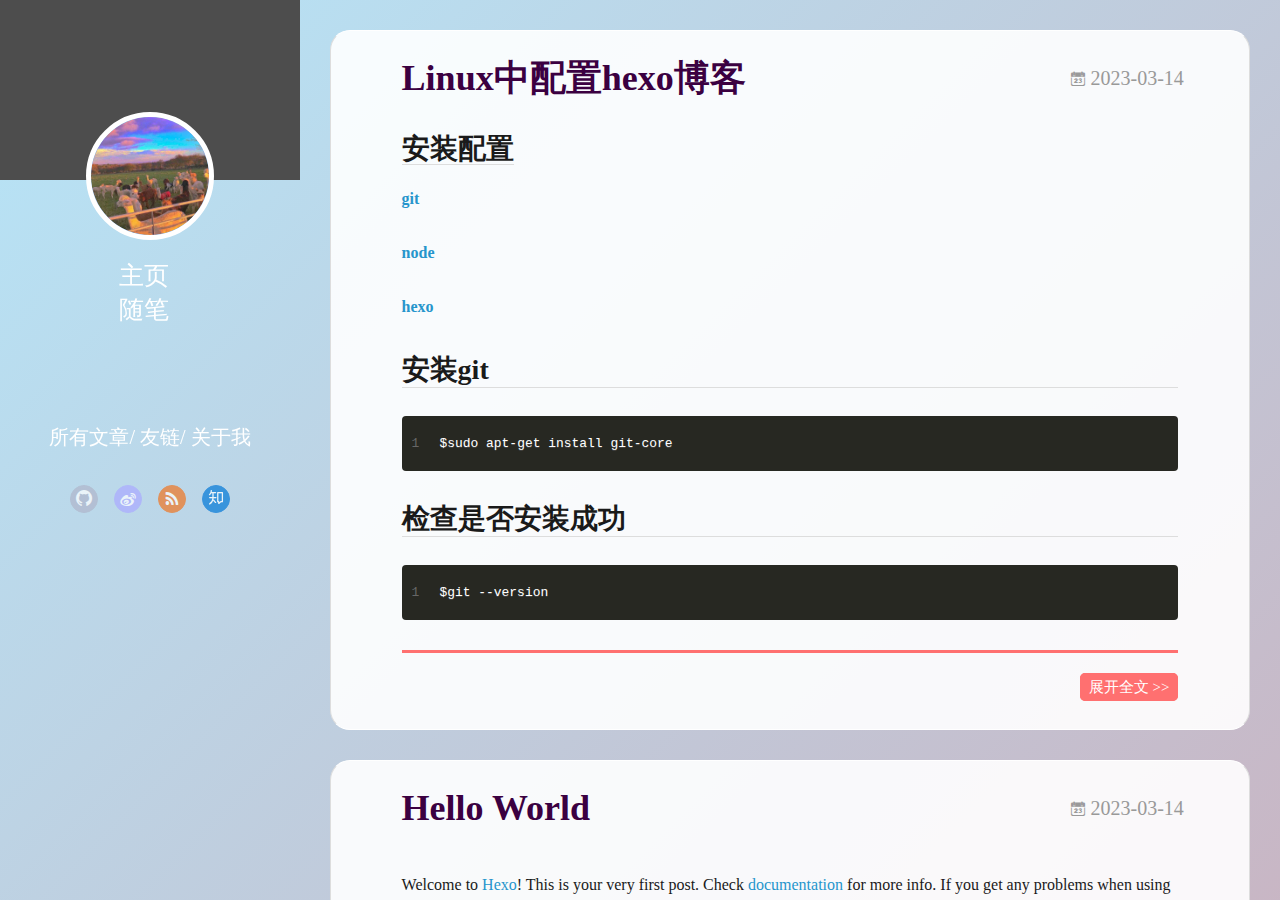
==== commit 71d6bee2: "Site updated: 2023-03-14 17:40:05" ====
--- a/index.html
+++ b/index.html
@@ -174,7 +174,7 @@
     
     <div class="article-entry" itemprop="articleBody">
       
-        <h1 id="安装配置"><a href="#安装配置" class="headerlink" title="安装配置"></a>安装配置</h1><h3 id="git"><a href="#git" class="headerlink" title="git"></a>git</h3><h3 id="node"><a href="#node" class="headerlink" title="node"></a>node</h3><h3 id="hexo"><a href="#hexo" class="headerlink" title="hexo"></a>hexo</h3><h1 id="安装git"><a href="#安装git" class="headerlink" title="安装git"></a>安装git</h1><figure class="highlight bash"><table><tr><td class="gutter"><pre><span class="line">1</span><br></pre></td><td class="code"><pre><span class="line"><span class="variable">$sudo</span> apt-get install git-core</span><br></pre></td></tr></table></figure>
+        <h1 id="安装配置"><a href="#安装配置" class="headerlink" title="安装配置"></a>安装配置</h1><h5 id="git"><a href="#git" class="headerlink" title="git"></a><a target="_blank" rel="noopener" href="https://git-scm.com/">git</a></h5><h5 id="node"><a href="#node" class="headerlink" title="node"></a><a target="_blank" rel="noopener" href="https://nodejs.org/zh-cn/">node</a></h5><h5 id="hexo"><a href="#hexo" class="headerlink" title="hexo"></a><a target="_blank" rel="noopener" href="https://hexo.io/zh-cn/index.html">hexo</a></h5><h1 id="安装git"><a href="#安装git" class="headerlink" title="安装git"></a>安装git</h1><figure class="highlight bash"><table><tr><td class="gutter"><pre><span class="line">1</span><br></pre></td><td class="code"><pre><span class="line"><span class="variable">$sudo</span> apt-get install git-core</span><br></pre></td></tr></table></figure>
 <h1 id="检查是否安装成功"><a href="#检查是否安装成功" class="headerlink" title="检查是否安装成功"></a>检查是否安装成功</h1><figure class="highlight bash"><table><tr><td class="gutter"><pre><span class="line">1</span><br></pre></td><td class="code"><pre><span class="line"><span class="variable">$git</span> --version</span><br></pre></td></tr></table></figure>
 
 
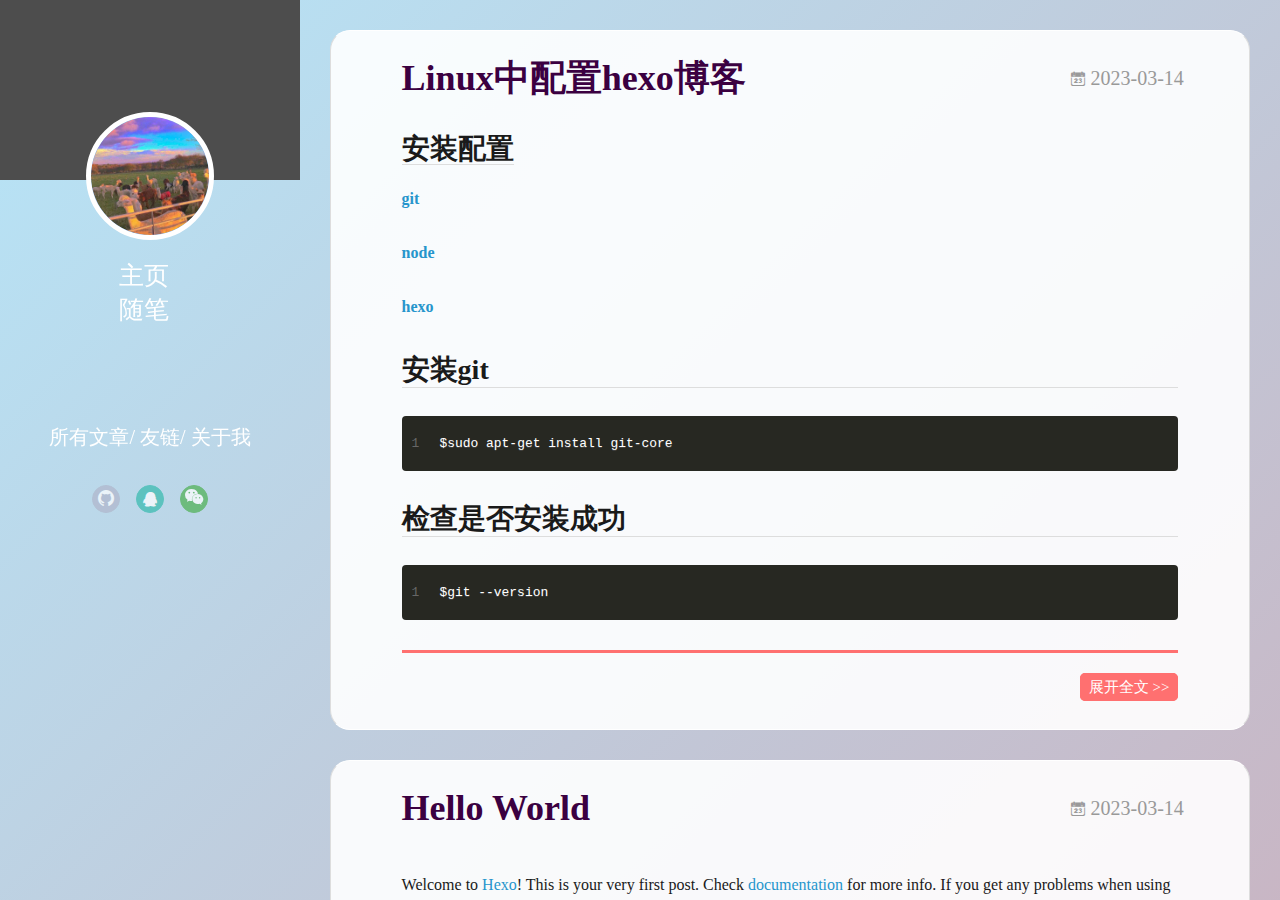
==== commit 6c0eaf21: "Site updated: 2023-03-14 22:31:19" ====
--- a/index.html
+++ b/index.html
@@ -79,18 +79,13 @@
 				
 					<a class="github" target="_blank" href="#" title="github"><i class="icon-github"></i></a>
 		        
-					<a class="weibo" target="_blank" href="#" title="weibo"><i class="icon-weibo"></i></a>
+					<a class="qq" target="_blank" href="/img/qq.jpg" title="qq"><i class="icon-qq"></i></a>
 		        
-					<a class="rss" target="_blank" href="#" title="rss"><i class="icon-rss"></i></a>
-		        
-					<a class="zhihu" target="_blank" href="#" title="zhihu"><i class="icon-zhihu"></i></a>
+					<a class="weixin" target="_blank" href="/img/weix.jpg" title="weixin"><i class="icon-weixin"></i></a>
 		        
 			</div>
 <!-- 网易云音乐 -->
-<iframe frameborder="no" border="0" marginwidth="0" marginheight="0" width=330 height=110 src="//music.163.com/outchain/player?type=0&id=3068013756&auto=1&height=90"></iframe>
-		</nav>
-	</header>		
-</div>
+<iframe frameborder="no" border="0" marginwidth="0" marginheight="0" width=280 height=100 src="//music.163.com/outchain/player?type=0&id=3068013756&auto=1&height=90"></iframe>	</nav>	</header></div>
 
     </div>
     <div class="mid-col" q-class="show:isShow,hide:isShow|isFalse">
@@ -122,11 +117,9 @@
 					
 						<a class="github" target="_blank" href="#" title="github"><i class="icon-github"></i></a>
 			        
-						<a class="weibo" target="_blank" href="#" title="weibo"><i class="icon-weibo"></i></a>
+						<a class="qq" target="_blank" href="/img/qq.jpg" title="qq"><i class="icon-qq"></i></a>
 			        
-						<a class="rss" target="_blank" href="#" title="rss"><i class="icon-rss"></i></a>
-			        
-						<a class="zhihu" target="_blank" href="#" title="zhihu"><i class="icon-zhihu"></i></a>
+						<a class="weixin" target="_blank" href="/img/weix.jpg" title="weixin"><i class="icon-weixin"></i></a>
 			        
 				</div>
 			</nav>
@@ -220,6 +213,9 @@
 
 
 
+    
+
+
   
     <article id="post-hello-world" class="article article-type-post  article-index" itemscope itemprop="blogPost">
   <div class="article-inner">
@@ -293,6 +289,9 @@
 </aside>
 
 
+
+
+    
 
 
   
@@ -314,8 +313,10 @@
     </div>
   </div>
 </footer>
- <!--页面点击小心心-->
-    <script type="text/javascript" src="/love.js"></script>
+
+
+
+
 
 
     </div>
@@ -548,4 +549,4 @@
 </div>
   </div>
 </body>
-</html>+</html>
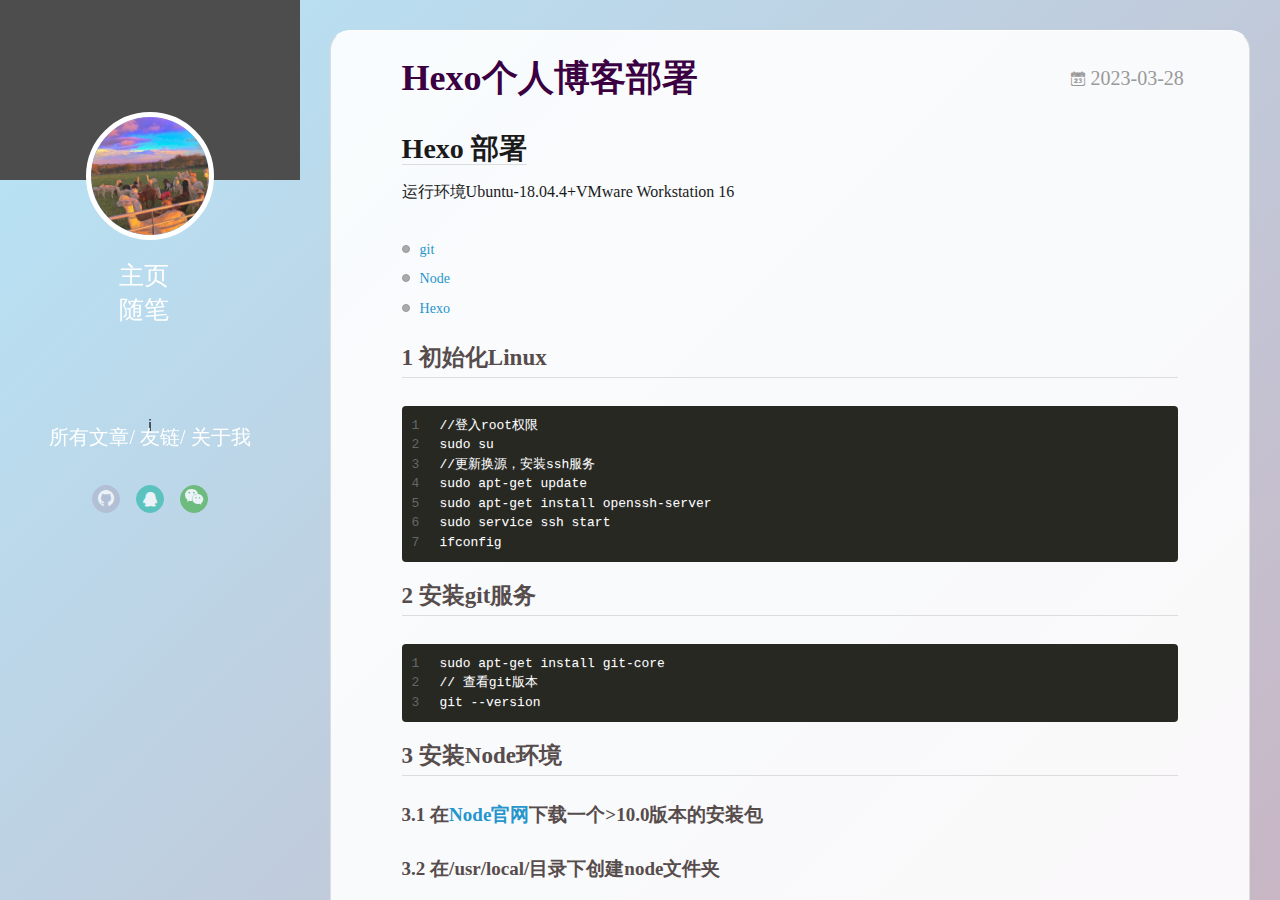
==== commit 474ca51d: "Site updated: 2023-03-28 17:37:55" ====
--- a/index.html
+++ b/index.html
@@ -85,7 +85,10 @@
 		        
 			</div>
 <!-- 网易云音乐 -->
-<iframe frameborder="no" border="0" marginwidth="0" marginheight="0" width=280 height=100 src="//music.163.com/outchain/player?type=0&id=3068013756&auto=1&height=90"></iframe>	</nav>	</header></div>
+<iframe frameborder="no" border="0" marginwidth="0" marginheight="0" width=280 height=100 src="//music.163.com/outchain/player?type=0&id=3068013756&auto=1&height=90"></iframe>
+		</nav>
+	</header>i	
+</div>
 
     </div>
     <div class="mid-col" q-class="show:isShow,hide:isShow|isFalse">
@@ -147,31 +150,63 @@
           <div id="js-content" class="content-ll">
             
   
-    <article id="post-Linux中配置hexo博客" class="article article-type-post  article-index" itemscope itemprop="blogPost">
+    <article id="post-Hexo个人博客部署" class="article article-type-post  article-index" itemscope itemprop="blogPost">
   <div class="article-inner">
     
       <header class="article-header">
         
   
     <h1 itemprop="name">
-      <a class="article-title" href="/2023/03/14/Linux%E4%B8%AD%E9%85%8D%E7%BD%AEhexo%E5%8D%9A%E5%AE%A2/">Linux中配置hexo博客</a>
+      <a class="article-title" href="/2023/03/28/Hexo%E4%B8%AA%E4%BA%BA%E5%8D%9A%E5%AE%A2%E9%83%A8%E7%BD%B2/">Hexo个人博客部署</a>
     </h1>
   
 
         
-        <a href="/2023/03/14/Linux%E4%B8%AD%E9%85%8D%E7%BD%AEhexo%E5%8D%9A%E5%AE%A2/" class="archive-article-date">
-  	<time datetime="2023-03-14T08:42:07.000Z" itemprop="datePublished"><i class="icon-calendar icon"></i>2023-03-14</time>
+        <a href="/2023/03/28/Hexo%E4%B8%AA%E4%BA%BA%E5%8D%9A%E5%AE%A2%E9%83%A8%E7%BD%B2/" class="archive-article-date">
+  	<time datetime="2023-03-28T09:32:07.000Z" itemprop="datePublished"><i class="icon-calendar icon"></i>2023-03-28</time>
 </a>
         
       </header>
     
     <div class="article-entry" itemprop="articleBody">
       
-        <h1 id="安装配置"><a href="#安装配置" class="headerlink" title="安装配置"></a>安装配置</h1><h5 id="git"><a href="#git" class="headerlink" title="git"></a><a target="_blank" rel="noopener" href="https://git-scm.com/">git</a></h5><h5 id="node"><a href="#node" class="headerlink" title="node"></a><a target="_blank" rel="noopener" href="https://nodejs.org/zh-cn/">node</a></h5><h5 id="hexo"><a href="#hexo" class="headerlink" title="hexo"></a><a target="_blank" rel="noopener" href="https://hexo.io/zh-cn/index.html">hexo</a></h5><h1 id="安装git"><a href="#安装git" class="headerlink" title="安装git"></a>安装git</h1><figure class="highlight bash"><table><tr><td class="gutter"><pre><span class="line">1</span><br></pre></td><td class="code"><pre><span class="line"><span class="variable">$sudo</span> apt-get install git-core</span><br></pre></td></tr></table></figure>
-<h1 id="检查是否安装成功"><a href="#检查是否安装成功" class="headerlink" title="检查是否安装成功"></a>检查是否安装成功</h1><figure class="highlight bash"><table><tr><td class="gutter"><pre><span class="line">1</span><br></pre></td><td class="code"><pre><span class="line"><span class="variable">$git</span> --version</span><br></pre></td></tr></table></figure>
-
-
-
+        <h1 id="Hexo-部署"><a href="#Hexo-部署" class="headerlink" title="Hexo 部署"></a>Hexo 部署</h1><p>运行环境Ubuntu-18.04.4+VMware Workstation 16</p>
+<ul>
+<li><a target="_blank" rel="noopener" href="https://git-scm.com/">git</a></li>
+<li><a target="_blank" rel="noopener" href="https://nodejs.org/zh-cn">Node</a></li>
+<li><a target="_blank" rel="noopener" href="https://hexo.io/zh-cn/index.html">Hexo</a></li>
+</ul>
+<h2 id="1-初始化Linux"><a href="#1-初始化Linux" class="headerlink" title="1 初始化Linux"></a>1 初始化Linux</h2><figure class="highlight diff"><table><tr><td class="gutter"><pre><span class="line">1</span><br><span class="line">2</span><br><span class="line">3</span><br><span class="line">4</span><br><span class="line">5</span><br><span class="line">6</span><br><span class="line">7</span><br></pre></td><td class="code"><pre><span class="line">//登入root权限</span><br><span class="line">sudo su</span><br><span class="line">//更新换源，安装ssh服务</span><br><span class="line">sudo apt-get update</span><br><span class="line">sudo apt-get install openssh-server</span><br><span class="line">sudo service ssh start</span><br><span class="line">ifconfig</span><br></pre></td></tr></table></figure>
+
+<h2 id="2-安装git服务"><a href="#2-安装git服务" class="headerlink" title="2 安装git服务"></a>2 安装git服务</h2><figure class="highlight plaintext"><table><tr><td class="gutter"><pre><span class="line">1</span><br><span class="line">2</span><br><span class="line">3</span><br></pre></td><td class="code"><pre><span class="line">sudo apt-get install git-core</span><br><span class="line">// 查看git版本</span><br><span class="line">git --version</span><br></pre></td></tr></table></figure>
+
+<h2 id="3-安装Node环境"><a href="#3-安装Node环境" class="headerlink" title="3 安装Node环境"></a>3 安装Node环境</h2><h3 id="3-1-在Node官网下载一个-gt-10-0版本的安装包"><a href="#3-1-在Node官网下载一个-gt-10-0版本的安装包" class="headerlink" title="3.1 在Node官网下载一个&gt;10.0版本的安装包"></a>3.1 在<a target="_blank" rel="noopener" href="https://nodejs.org/zh-cn/download">Node官网</a>下载一个&gt;10.0版本的安装包</h3><h3 id="3-2-在-usr-local-目录下创建node文件夹"><a href="#3-2-在-usr-local-目录下创建node文件夹" class="headerlink" title="3.2 在/usr/local/目录下创建node文件夹"></a>3.2 在/usr/local/目录下创建node文件夹</h3><figure class="highlight plaintext"><table><tr><td class="gutter"><pre><span class="line">1</span><br><span class="line">2</span><br><span class="line">3</span><br></pre></td><td class="code"><pre><span class="line">cd /usr/local/</span><br><span class="line">mkdir node</span><br><span class="line">cd node</span><br></pre></td></tr></table></figure>
+<h3 id="3-3-将node安装包解压-usr-local-node"><a href="#3-3-将node安装包解压-usr-local-node" class="headerlink" title="3.3 将node安装包解压/usr/local/node"></a>3.3 将node安装包解压/usr/local/node</h3><figure class="highlight plaintext"><table><tr><td class="gutter"><pre><span class="line">1</span><br><span class="line">2</span><br><span class="line">3</span><br></pre></td><td class="code"><pre><span class="line">tar -xvf /home/root1/node-v12.16.3-linux-x64.tar.xz</span><br><span class="line">// 重命名node文件夹</span><br><span class="line">mv node-v12.16.3-linux-x64 /usr/local/node</span><br></pre></td></tr></table></figure>
+<h3 id="3-4-配置Node环境变量"><a href="#3-4-配置Node环境变量" class="headerlink" title="3.4 配置Node环境变量"></a>3.4 配置Node环境变量</h3><figure class="highlight plaintext"><table><tr><td class="gutter"><pre><span class="line">1</span><br><span class="line">2</span><br><span class="line">3</span><br><span class="line">4</span><br><span class="line">5</span><br><span class="line">6</span><br></pre></td><td class="code"><pre><span class="line">vim /etc/profile</span><br><span class="line">//写入</span><br><span class="line">export PATH=$PATH:/usr/local/nodejs/bin</span><br><span class="line">export PATH=$PATH:/usr/local/nodejs/lib/node_modules/hexo-cli/bin</span><br><span class="line">//运行环境变量</span><br><span class="line">source /etc/profile</span><br></pre></td></tr></table></figure>
+
+<h2 id="4-部署Hexo服务"><a href="#4-部署Hexo服务" class="headerlink" title="4 部署Hexo服务"></a>4 部署Hexo服务</h2><figure class="highlight plaintext"><table><tr><td class="gutter"><pre><span class="line">1</span><br><span class="line">2</span><br><span class="line">3</span><br><span class="line">4</span><br><span class="line">5</span><br><span class="line">6</span><br><span class="line">7</span><br><span class="line">8</span><br><span class="line">9</span><br><span class="line">10</span><br><span class="line">11</span><br><span class="line">12</span><br><span class="line">13</span><br></pre></td><td class="code"><pre><span class="line">npm install -g hexo-cli</span><br><span class="line">//创建blong文件夹</span><br><span class="line">mkdir blong</span><br><span class="line">cd blong</span><br><span class="line">//初始化hexo到blong文件夹下</span><br><span class="line">heox init</span><br><span class="line">npm install</span><br><span class="line">//运行hexo</span><br><span class="line">heox s</span><br><span class="line"></span><br><span class="line">//查看hexo版本</span><br><span class="line">node -v</span><br><span class="line">npm -v</span><br></pre></td></tr></table></figure>
+<h2 id="5-将博客部署到GitHub上"><a href="#5-将博客部署到GitHub上" class="headerlink" title="5 将博客部署到GitHub上"></a>5 将博客部署到GitHub上</h2><h3 id="5-1-安装git部署文件"><a href="#5-1-安装git部署文件" class="headerlink" title="5.1 安装git部署文件"></a>5.1 安装git部署文件</h3><figure class="highlight plaintext"><table><tr><td class="gutter"><pre><span class="line">1</span><br></pre></td><td class="code"><pre><span class="line">npm install hexo-deployer-git --save</span><br></pre></td></tr></table></figure>
+<h3 id="5-2-git-查看用户名和邮箱地址"><a href="#5-2-git-查看用户名和邮箱地址" class="headerlink" title="5.2 git 查看用户名和邮箱地址"></a>5.2 git 查看用户名和邮箱地址</h3><figure class="highlight plaintext"><table><tr><td class="gutter"><pre><span class="line">1</span><br><span class="line">2</span><br></pre></td><td class="code"><pre><span class="line">git config user.email</span><br><span class="line">git config user.name</span><br></pre></td></tr></table></figure>
+<h3 id="5-3-运行命令来配置你的用户名和邮箱"><a href="#5-3-运行命令来配置你的用户名和邮箱" class="headerlink" title="5.3 运行命令来配置你的用户名和邮箱"></a>5.3 运行命令来配置你的用户名和邮箱</h3><figure class="highlight plaintext"><table><tr><td class="gutter"><pre><span class="line">1</span><br><span class="line">2</span><br><span class="line">3</span><br><span class="line">4</span><br></pre></td><td class="code"><pre><span class="line">git config --global user.email &#x27;&#x27; you@example.com&#x27;&#x27;</span><br><span class="line">git config --global user.name &quot; you name&quot;</span><br><span class="line"></span><br><span class="line">//(此用户名和邮箱是git提交代码时用来显示你身份和联系方式的,并不是github用户名和邮箱)</span><br></pre></td></tr></table></figure>
+<h3 id="5-4-生成密钥对-SSH公钥默认存储在账户的主目录下的-ssh目录"><a href="#5-4-生成密钥对-SSH公钥默认存储在账户的主目录下的-ssh目录" class="headerlink" title="5.4 生成密钥对,SSH公钥默认存储在账户的主目录下的~/.ssh目录."></a>5.4 生成密钥对,SSH公钥默认存储在账户的主目录下的~/.ssh目录.</h3><figure class="highlight plaintext"><table><tr><td class="gutter"><pre><span class="line">1</span><br><span class="line">2</span><br><span class="line">3</span><br><span class="line">4</span><br></pre></td><td class="code"><pre><span class="line">cd ~/.ssh</span><br><span class="line">ls</span><br><span class="line"></span><br><span class="line">//id_rsa   id_rsa.pub   有.pub后缀的文件就是公钥</span><br></pre></td></tr></table></figure>
+<h3 id="5-5-如果没有这些文件-甚至连-ssh目录都没有-可以用ssh-keygen来创建"><a href="#5-5-如果没有这些文件-甚至连-ssh目录都没有-可以用ssh-keygen来创建" class="headerlink" title="5.5 如果没有这些文件,甚至连.ssh目录都没有, 可以用ssh-keygen来创建"></a>5.5 如果没有这些文件,甚至连.ssh目录都没有, 可以用ssh-keygen来创建</h3><figure class="highlight plaintext"><table><tr><td class="gutter"><pre><span class="line">1</span><br><span class="line">2</span><br><span class="line">3</span><br><span class="line">4</span><br></pre></td><td class="code"><pre><span class="line">ssh-keygen -t rsa -C &quot;you email@example.com&quot;</span><br><span class="line"></span><br><span class="line">//Enter file in which to save the key (/home/you/.ssh/id_rsa):</span><br><span class="line">然后提示你输入密码,直接按enter就行</span><br></pre></td></tr></table></figure>
+<h3 id="5-6-密钥就生成了-大概就这样"><a href="#5-6-密钥就生成了-大概就这样" class="headerlink" title="5.6 密钥就生成了,大概就这样:"></a>5.6 密钥就生成了,大概就这样:</h3><figure class="highlight plaintext"><table><tr><td class="gutter"><pre><span class="line">1</span><br><span class="line">2</span><br><span class="line">3</span><br></pre></td><td class="code"><pre><span class="line">Your public key has been saved in /home/you/.ssh/id_rsa.pub.</span><br><span class="line"></span><br><span class="line">The key fingerprint is: # 01:0f:f4:3b:ca:85:d6:17:a1:7d:f0:68:9d:f0:a2:db your_email@youremail.com</span><br></pre></td></tr></table></figure>
+
+<h3 id="5-7-添加公钥到你的远程仓库"><a href="#5-7-添加公钥到你的远程仓库" class="headerlink" title="5.7 添加公钥到你的远程仓库"></a>5.7 添加公钥到你的远程仓库</h3><h4 id="5-7-1-查看你生成的公钥指令"><a href="#5-7-1-查看你生成的公钥指令" class="headerlink" title="5.7.1 查看你生成的公钥指令"></a>5.7.1 查看你生成的公钥指令</h4><figure class="highlight plaintext"><table><tr><td class="gutter"><pre><span class="line">1</span><br></pre></td><td class="code"><pre><span class="line">cat ~/.ssh/id_rsa.pub</span><br></pre></td></tr></table></figure>
+<h4 id="5-7-2-创建GitHub仓库"><a href="#5-7-2-创建GitHub仓库" class="headerlink" title="5.7.2 创建GitHub仓库"></a>5.7.2 创建GitHub仓库</h4><ul>
+<li>登录你的github账号，建立名为 &lt;你的 GitHub 用户名&gt;.github.io 的储存库</li>
+<li>点击你的头像 然后  Setting -&gt; 左栏点击SSH and GPG keys -&gt;  点击New SSH key </li>
+<li>然后填写你的公钥</li>
+<li>点击Add key</li>
+</ul>
+<h4 id="5-7-3-完成之后-验证这个key是不是正常工作"><a href="#5-7-3-完成之后-验证这个key是不是正常工作" class="headerlink" title="5.7.3 完成之后,验证这个key是不是正常工作"></a>5.7.3 完成之后,验证这个key是不是正常工作</h4><figure class="highlight plaintext"><table><tr><td class="gutter"><pre><span class="line">1</span><br><span class="line">2</span><br><span class="line">3</span><br><span class="line">4</span><br><span class="line">5</span><br></pre></td><td class="code"><pre><span class="line">ssh -T git@github.com</span><br><span class="line"></span><br><span class="line">//如果看到</span><br><span class="line">Hi xxx! You&#x27;ve successfully authenticated, but GitHub does not # provide shell access.</span><br><span class="line">代表设置成功了!</span><br></pre></td></tr></table></figure>
+<h3 id="5-8-在-config-yml-中添加以下配置"><a href="#5-8-在-config-yml-中添加以下配置" class="headerlink" title="5.8 在 _config.yml 中添加以下配置"></a>5.8 在 _config.yml 中添加以下配置</h3><figure class="highlight plaintext"><table><tr><td class="gutter"><pre><span class="line">1</span><br><span class="line">2</span><br><span class="line">3</span><br><span class="line">4</span><br></pre></td><td class="code"><pre><span class="line">deploy:</span><br><span class="line">  type: git</span><br><span class="line">  repo: git@github.com:SoMolll/somolll.github.io.git</span><br><span class="line">  branch: master</span><br></pre></td></tr></table></figure>
+<h3 id="5-9-部署博客"><a href="#5-9-部署博客" class="headerlink" title="5.9 部署博客"></a>5.9 部署博客</h3><figure class="highlight plaintext"><table><tr><td class="gutter"><pre><span class="line">1</span><br><span class="line">2</span><br><span class="line">3</span><br><span class="line">4</span><br></pre></td><td class="code"><pre><span class="line">cd blog</span><br><span class="line">hexo c &amp;&amp; hexo g</span><br><span class="line">hexo d </span><br><span class="line">hexo s</span><br></pre></td></tr></table></figure>
+
+<h2 id="6-部署成功！"><a href="#6-部署成功！" class="headerlink" title="6 部署成功！"></a>6 部署成功！</h2><ul>
+<li>浏览 &lt;GitHub 用户名&gt;.github.io 检查你的网站能否运作</li>
+<li>本地预览 <a target="_blank" rel="noopener" href="http://localhost:4000/">http://localhost:4000</a> 查看</li>
+</ul>
 
       
 
@@ -184,7 +219,7 @@
 
       
         <p class="article-more-link">
-          <a class="article-more-a" href="/2023/03/14/Linux%E4%B8%AD%E9%85%8D%E7%BD%AEhexo%E5%8D%9A%E5%AE%A2/">展开全文 >></a>
+          <a class="article-more-a" href="/2023/03/28/Hexo%E4%B8%AA%E4%BA%BA%E5%8D%9A%E5%AE%A2%E9%83%A8%E7%BD%B2/">展开全文 >></a>
         </p>
       
 
@@ -549,4 +584,4 @@
 </div>
   </div>
 </body>
-</html>
+</html>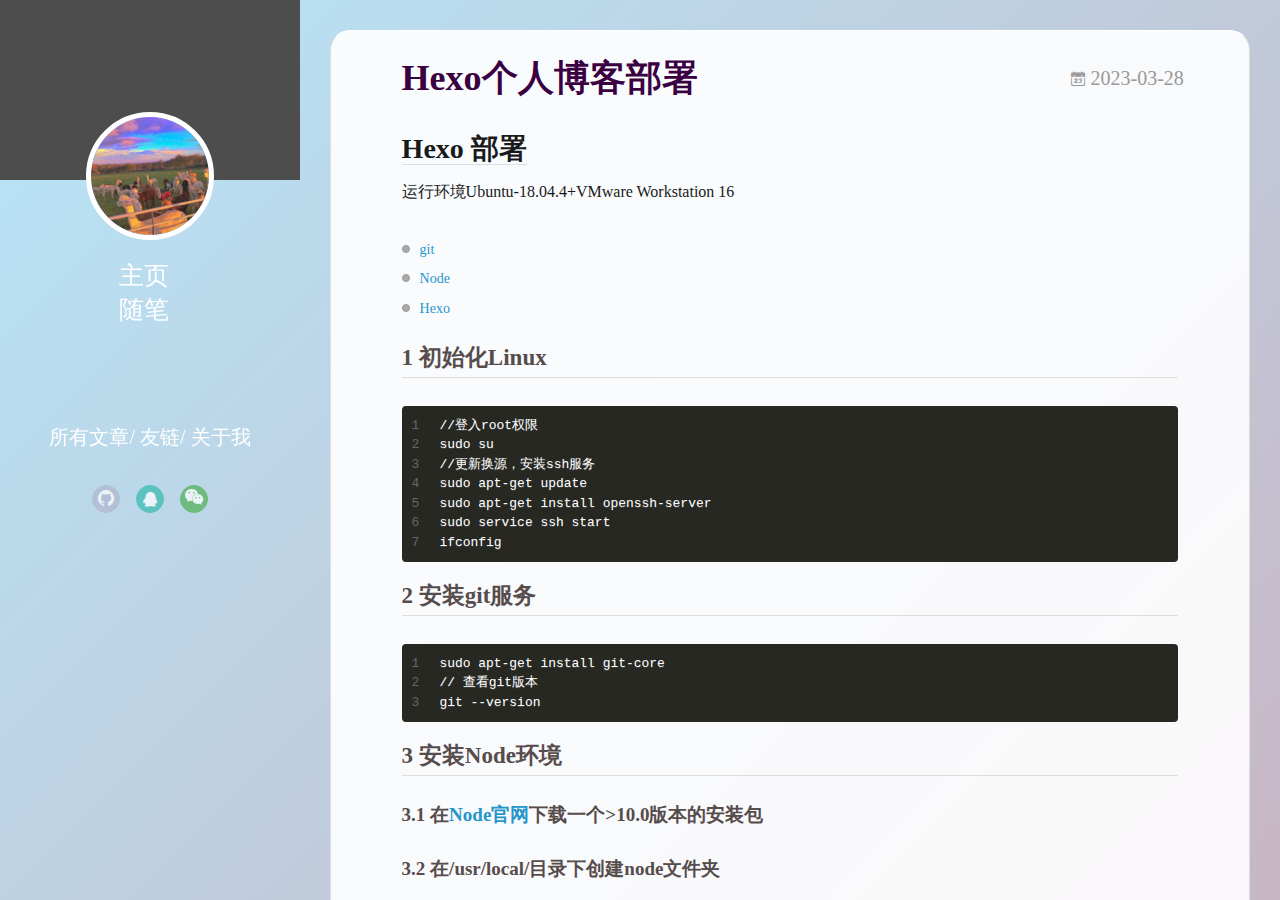
==== commit 927d54b7: "Site updated: 2023-03-28 18:13:12" ====
--- a/index.html
+++ b/index.html
@@ -87,7 +87,7 @@
 <!-- 网易云音乐 -->
 <iframe frameborder="no" border="0" marginwidth="0" marginheight="0" width=280 height=100 src="//music.163.com/outchain/player?type=0&id=3068013756&auto=1&height=90"></iframe>
 		</nav>
-	</header>i	
+	</header>	
 </div>
 
     </div>
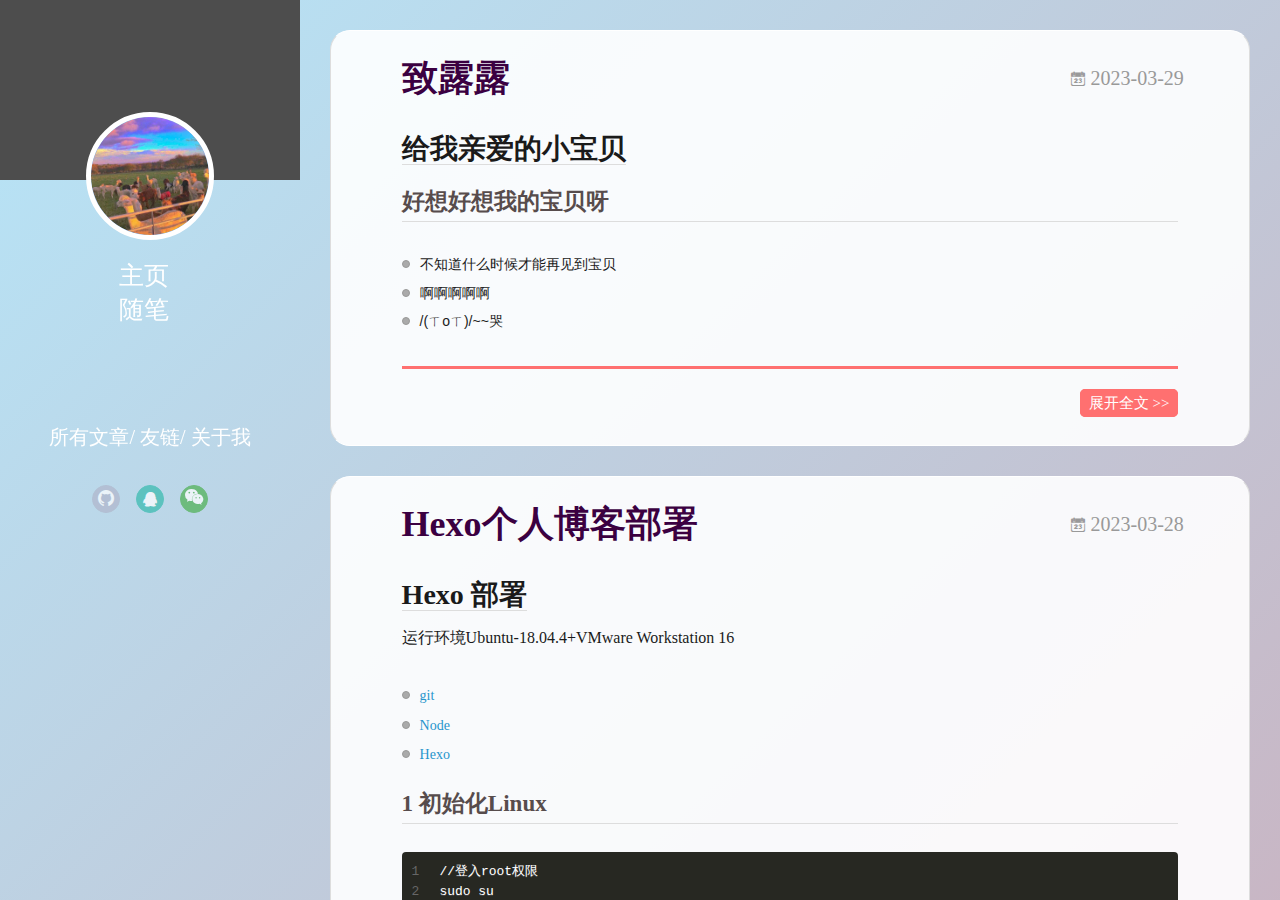
==== commit afce796a: "Site updated: 2023-03-29 21:27:14" ====
--- a/index.html
+++ b/index.html
@@ -149,6 +149,76 @@
           </div>
           <div id="js-content" class="content-ll">
             
+  
+    <article id="post-致露露" class="article article-type-post  article-index" itemscope itemprop="blogPost">
+  <div class="article-inner">
+    
+      <header class="article-header">
+        
+  
+    <h1 itemprop="name">
+      <a class="article-title" href="/2023/03/29/%E8%87%B4%E9%9C%B2%E9%9C%B2/">致露露</a>
+    </h1>
+  
+
+        
+        <a href="/2023/03/29/%E8%87%B4%E9%9C%B2%E9%9C%B2/" class="archive-article-date">
+  	<time datetime="2023-03-29T09:32:07.000Z" itemprop="datePublished"><i class="icon-calendar icon"></i>2023-03-29</time>
+</a>
+        
+      </header>
+    
+    <div class="article-entry" itemprop="articleBody">
+      
+        <h1 id="给我亲爱的小宝贝"><a href="#给我亲爱的小宝贝" class="headerlink" title="给我亲爱的小宝贝"></a>给我亲爱的小宝贝</h1><h2 id="好想好想我的宝贝呀"><a href="#好想好想我的宝贝呀" class="headerlink" title="好想好想我的宝贝呀"></a>好想好想我的宝贝呀</h2><ul>
+<li>不知道什么时候才能再见到宝贝</li>
+<li>啊啊啊啊啊</li>
+<li>/(ㄒoㄒ)/~~哭</li>
+</ul>
+
+      
+
+      
+    </div>
+    <div class="article-info article-info-index">
+      
+      
+      
+
+      
+        <p class="article-more-link">
+          <a class="article-more-a" href="/2023/03/29/%E8%87%B4%E9%9C%B2%E9%9C%B2/">展开全文 >></a>
+        </p>
+      
+
+      
+      <div class="clearfix"></div>
+    </div>
+  </div>
+</article>
+
+<aside class="wrap-side-operation">
+    <div class="mod-side-operation">
+        
+        <div class="jump-container" id="js-jump-container" style="display:none;">
+            <a href="javascript:void(0)" class="mod-side-operation__jump-to-top">
+                <i class="icon-font icon-back"></i>
+            </a>
+            <div id="js-jump-plan-container" class="jump-plan-container" style="top: -11px;">
+                <i class="icon-font icon-plane jump-plane"></i>
+            </div>
+        </div>
+        
+        
+    </div>
+</aside>
+
+
+
+
+    
+
+
   
     <article id="post-Hexo个人博客部署" class="article article-type-post  article-index" itemscope itemprop="blogPost">
   <div class="article-inner">
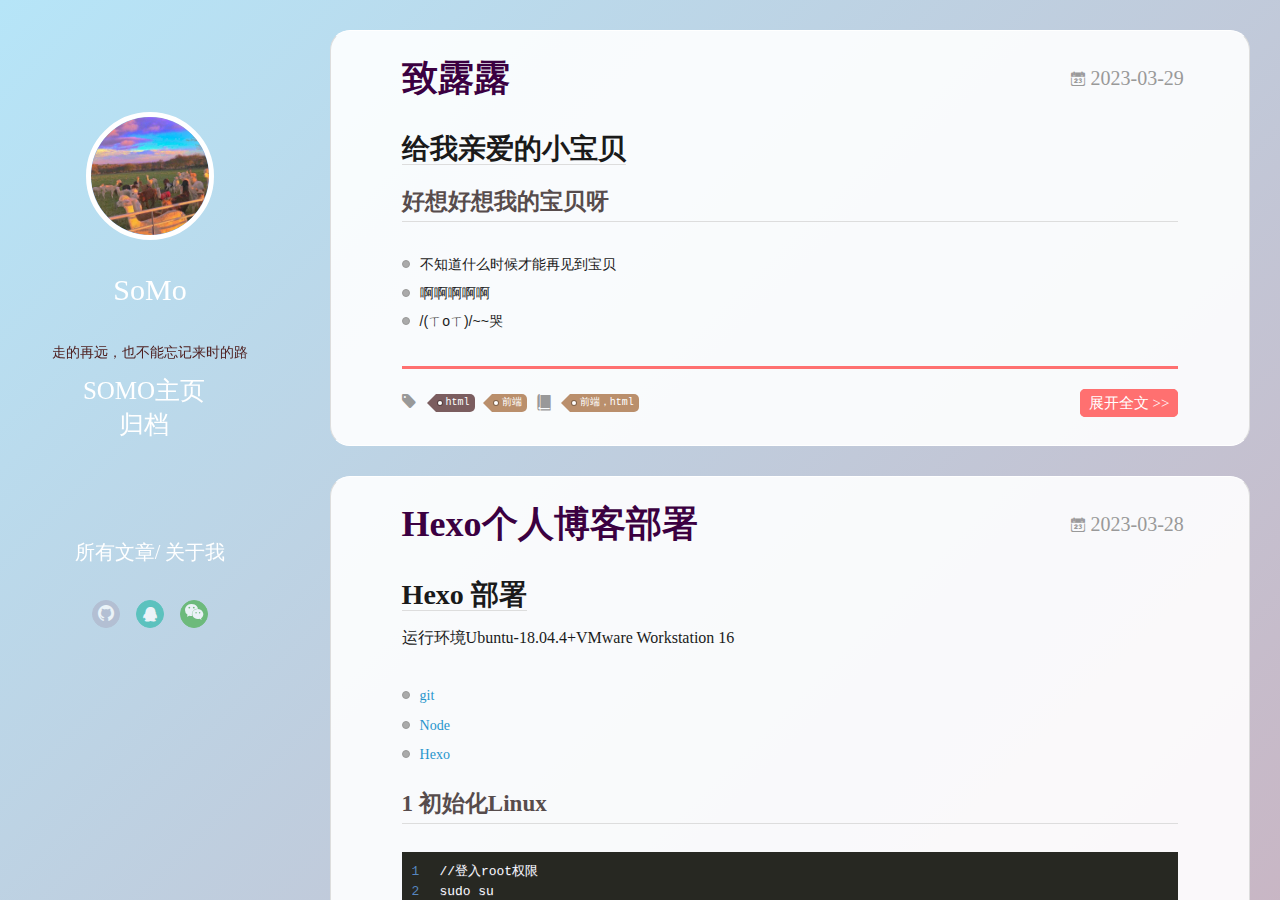
==== commit d7dc37fc: "Site updated: 2023-03-31 03:34:37" ====
--- a/index.html
+++ b/index.html
@@ -12,14 +12,14 @@
 <meta property="og:title" content="SoMo随笔">
 <meta property="og:url" content="http://example.com/index.html">
 <meta property="og:site_name" content="SoMo随笔">
-<meta property="og:locale" content="en_US">
+<meta property="og:locale" content="zh_CN">
 <meta property="article:author" content="SoMo">
 <meta name="twitter:card" content="summary">
   
     <link rel="alternative" href="/atom.xml" title="SoMo随笔" type="application/atom+xml">
   
   
-    <link rel="icon" href="/favicon.png">
+    <link rel="icon" href="/img/somolll.png">
   
   <link rel="stylesheet" type="text/css" href="/./main.0cf68a.css">
   <style type="text/css">
@@ -39,23 +39,26 @@
     <canvas id="anm-canvas" class="anm-canvas"></canvas>
     <div class="left-col" q-class="show:isShow">
       
-<div class="overlay" style="background: #4d4d4d"></div>
+<div class="overlay" style="background: #00000"></div>
 <div class="intrude-less">
 	<header id="header" class="inner">
 		<a href="/" class="profilepic">
 			<img src="/img/somo.jpg" class="js-avatar">
 		</a>
 		<hgroup>
-		  <h1 class="header-author"><a href="/"></a></h1>
+		  <h1 class="header-author"><a href="/">SoMo</a></h1>
 		</hgroup>
 		
+		<p class="header-subtitle">走的再远，也不能忘记来时的路</p>
+
+		
 
 		<nav class="header-menu">
 			<ul>
 			
-				<li><a href="/">主页</a></li>
+				<li><a href="/">SoMo主页</a></li>
 	        
-				<li><a href="/tags/%E9%9A%8F%E7%AC%94/">随笔</a></li>
+				<li><a href="/archives">归档</a></li>
 	        
 			</ul>
 		</nav>
@@ -65,8 +68,6 @@
     			<a q-on="click: openSlider(e, 'innerArchive')" href="javascript:void(0)">所有文章</a>
     			
             
-    			
-    			<a q-on="click: openSlider(e, 'friends')" href="javascript:void(0)">友链</a>
     			
             
     			
@@ -94,7 +95,7 @@
     <div class="mid-col" q-class="show:isShow,hide:isShow|isFalse">
       
 <nav id="mobile-nav">
-  	<div class="overlay js-overlay" style="background: #4d4d4d"></div>
+  	<div class="overlay js-overlay" style="background: #00000"></div>
 	<div class="btnctn js-mobile-btnctn">
   		<div class="slider-trigger list" q-on="click: openSlider(e)"><i class="icon icon-sort"></i></div>
 	</div>
@@ -104,8 +105,10 @@
 				<img src="/img/somo.jpg" class="js-avatar">
 			</div>
 			<hgroup>
-			  <h1 class="header-author js-header-author"></h1>
+			  <h1 class="header-author js-header-author">SoMo</h1>
 			</hgroup>
+			
+			<p class="header-subtitle"><i class="icon icon-quo-left"></i>走的再远，也不能忘记来时的路<i class="icon icon-quo-right"></i></p>
 			
 			
 			
@@ -131,9 +134,9 @@
 				<ul style="width: 50%">
 				
 				
-					<li style="width: 50%"><a href="/">主页</a></li>
+					<li style="width: 50%"><a href="/">SoMo主页</a></li>
 		        
-					<li style="width: 50%"><a href="/tags/%E9%9A%8F%E7%AC%94/">随笔</a></li>
+					<li style="width: 50%"><a href="/archives">归档</a></li>
 		        
 				</ul>
 			</nav>
@@ -166,6 +169,9 @@
   	<time datetime="2023-03-29T09:32:07.000Z" itemprop="datePublished"><i class="icon-calendar icon"></i>2023-03-29</time>
 </a>
         
+
+        
+
       </header>
     
     <div class="article-entry" itemprop="articleBody">
@@ -183,7 +189,33 @@
     <div class="article-info article-info-index">
       
       
-      
+	<div class="article-tag tagcloud">
+		<i class="icon-price-tags icon"></i>
+		<ul class="article-tag-list">
+			 
+        		<li class="article-tag-list-item">
+        			<a href="javascript:void(0)" class="js-tag article-tag-list-link color5">html</a>
+        		</li>
+      		 
+        		<li class="article-tag-list-item">
+        			<a href="javascript:void(0)" class="js-tag article-tag-list-link color3">前端</a>
+        		</li>
+      		
+		</ul>
+	</div>
+
+      
+	<div class="article-category tagcloud">
+		<i class="icon-book icon"></i>
+		<ul class="article-tag-list">
+			 
+        		<li class="article-tag-list-item">
+        			<a href="/categories/前端，html//" class="article-tag-list-link color3">前端，html</a>
+        		</li>
+      		
+		</ul>
+	</div>
+
 
       
         <p class="article-more-link">
@@ -216,8 +248,6 @@
 
 
 
-    
-
 
   
     <article id="post-Hexo个人博客部署" class="article article-type-post  article-index" itemscope itemprop="blogPost">
@@ -236,6 +266,9 @@
   	<time datetime="2023-03-28T09:32:07.000Z" itemprop="datePublished"><i class="icon-calendar icon"></i>2023-03-28</time>
 </a>
         
+
+        
+
       </header>
     
     <div class="article-entry" itemprop="articleBody">
@@ -247,37 +280,7 @@
 <li><a target="_blank" rel="noopener" href="https://hexo.io/zh-cn/index.html">Hexo</a></li>
 </ul>
 <h2 id="1-初始化Linux"><a href="#1-初始化Linux" class="headerlink" title="1 初始化Linux"></a>1 初始化Linux</h2><figure class="highlight diff"><table><tr><td class="gutter"><pre><span class="line">1</span><br><span class="line">2</span><br><span class="line">3</span><br><span class="line">4</span><br><span class="line">5</span><br><span class="line">6</span><br><span class="line">7</span><br></pre></td><td class="code"><pre><span class="line">//登入root权限</span><br><span class="line">sudo su</span><br><span class="line">//更新换源，安装ssh服务</span><br><span class="line">sudo apt-get update</span><br><span class="line">sudo apt-get install openssh-server</span><br><span class="line">sudo service ssh start</span><br><span class="line">ifconfig</span><br></pre></td></tr></table></figure>
-
-<h2 id="2-安装git服务"><a href="#2-安装git服务" class="headerlink" title="2 安装git服务"></a>2 安装git服务</h2><figure class="highlight plaintext"><table><tr><td class="gutter"><pre><span class="line">1</span><br><span class="line">2</span><br><span class="line">3</span><br></pre></td><td class="code"><pre><span class="line">sudo apt-get install git-core</span><br><span class="line">// 查看git版本</span><br><span class="line">git --version</span><br></pre></td></tr></table></figure>
-
-<h2 id="3-安装Node环境"><a href="#3-安装Node环境" class="headerlink" title="3 安装Node环境"></a>3 安装Node环境</h2><h3 id="3-1-在Node官网下载一个-gt-10-0版本的安装包"><a href="#3-1-在Node官网下载一个-gt-10-0版本的安装包" class="headerlink" title="3.1 在Node官网下载一个&gt;10.0版本的安装包"></a>3.1 在<a target="_blank" rel="noopener" href="https://nodejs.org/zh-cn/download">Node官网</a>下载一个&gt;10.0版本的安装包</h3><h3 id="3-2-在-usr-local-目录下创建node文件夹"><a href="#3-2-在-usr-local-目录下创建node文件夹" class="headerlink" title="3.2 在/usr/local/目录下创建node文件夹"></a>3.2 在/usr/local/目录下创建node文件夹</h3><figure class="highlight plaintext"><table><tr><td class="gutter"><pre><span class="line">1</span><br><span class="line">2</span><br><span class="line">3</span><br></pre></td><td class="code"><pre><span class="line">cd /usr/local/</span><br><span class="line">mkdir node</span><br><span class="line">cd node</span><br></pre></td></tr></table></figure>
-<h3 id="3-3-将node安装包解压-usr-local-node"><a href="#3-3-将node安装包解压-usr-local-node" class="headerlink" title="3.3 将node安装包解压/usr/local/node"></a>3.3 将node安装包解压/usr/local/node</h3><figure class="highlight plaintext"><table><tr><td class="gutter"><pre><span class="line">1</span><br><span class="line">2</span><br><span class="line">3</span><br></pre></td><td class="code"><pre><span class="line">tar -xvf /home/root1/node-v12.16.3-linux-x64.tar.xz</span><br><span class="line">// 重命名node文件夹</span><br><span class="line">mv node-v12.16.3-linux-x64 /usr/local/node</span><br></pre></td></tr></table></figure>
-<h3 id="3-4-配置Node环境变量"><a href="#3-4-配置Node环境变量" class="headerlink" title="3.4 配置Node环境变量"></a>3.4 配置Node环境变量</h3><figure class="highlight plaintext"><table><tr><td class="gutter"><pre><span class="line">1</span><br><span class="line">2</span><br><span class="line">3</span><br><span class="line">4</span><br><span class="line">5</span><br><span class="line">6</span><br></pre></td><td class="code"><pre><span class="line">vim /etc/profile</span><br><span class="line">//写入</span><br><span class="line">export PATH=$PATH:/usr/local/nodejs/bin</span><br><span class="line">export PATH=$PATH:/usr/local/nodejs/lib/node_modules/hexo-cli/bin</span><br><span class="line">//运行环境变量</span><br><span class="line">source /etc/profile</span><br></pre></td></tr></table></figure>
-
-<h2 id="4-部署Hexo服务"><a href="#4-部署Hexo服务" class="headerlink" title="4 部署Hexo服务"></a>4 部署Hexo服务</h2><figure class="highlight plaintext"><table><tr><td class="gutter"><pre><span class="line">1</span><br><span class="line">2</span><br><span class="line">3</span><br><span class="line">4</span><br><span class="line">5</span><br><span class="line">6</span><br><span class="line">7</span><br><span class="line">8</span><br><span class="line">9</span><br><span class="line">10</span><br><span class="line">11</span><br><span class="line">12</span><br><span class="line">13</span><br></pre></td><td class="code"><pre><span class="line">npm install -g hexo-cli</span><br><span class="line">//创建blong文件夹</span><br><span class="line">mkdir blong</span><br><span class="line">cd blong</span><br><span class="line">//初始化hexo到blong文件夹下</span><br><span class="line">heox init</span><br><span class="line">npm install</span><br><span class="line">//运行hexo</span><br><span class="line">heox s</span><br><span class="line"></span><br><span class="line">//查看hexo版本</span><br><span class="line">node -v</span><br><span class="line">npm -v</span><br></pre></td></tr></table></figure>
-<h2 id="5-将博客部署到GitHub上"><a href="#5-将博客部署到GitHub上" class="headerlink" title="5 将博客部署到GitHub上"></a>5 将博客部署到GitHub上</h2><h3 id="5-1-安装git部署文件"><a href="#5-1-安装git部署文件" class="headerlink" title="5.1 安装git部署文件"></a>5.1 安装git部署文件</h3><figure class="highlight plaintext"><table><tr><td class="gutter"><pre><span class="line">1</span><br></pre></td><td class="code"><pre><span class="line">npm install hexo-deployer-git --save</span><br></pre></td></tr></table></figure>
-<h3 id="5-2-git-查看用户名和邮箱地址"><a href="#5-2-git-查看用户名和邮箱地址" class="headerlink" title="5.2 git 查看用户名和邮箱地址"></a>5.2 git 查看用户名和邮箱地址</h3><figure class="highlight plaintext"><table><tr><td class="gutter"><pre><span class="line">1</span><br><span class="line">2</span><br></pre></td><td class="code"><pre><span class="line">git config user.email</span><br><span class="line">git config user.name</span><br></pre></td></tr></table></figure>
-<h3 id="5-3-运行命令来配置你的用户名和邮箱"><a href="#5-3-运行命令来配置你的用户名和邮箱" class="headerlink" title="5.3 运行命令来配置你的用户名和邮箱"></a>5.3 运行命令来配置你的用户名和邮箱</h3><figure class="highlight plaintext"><table><tr><td class="gutter"><pre><span class="line">1</span><br><span class="line">2</span><br><span class="line">3</span><br><span class="line">4</span><br></pre></td><td class="code"><pre><span class="line">git config --global user.email &#x27;&#x27; you@example.com&#x27;&#x27;</span><br><span class="line">git config --global user.name &quot; you name&quot;</span><br><span class="line"></span><br><span class="line">//(此用户名和邮箱是git提交代码时用来显示你身份和联系方式的,并不是github用户名和邮箱)</span><br></pre></td></tr></table></figure>
-<h3 id="5-4-生成密钥对-SSH公钥默认存储在账户的主目录下的-ssh目录"><a href="#5-4-生成密钥对-SSH公钥默认存储在账户的主目录下的-ssh目录" class="headerlink" title="5.4 生成密钥对,SSH公钥默认存储在账户的主目录下的~/.ssh目录."></a>5.4 生成密钥对,SSH公钥默认存储在账户的主目录下的~/.ssh目录.</h3><figure class="highlight plaintext"><table><tr><td class="gutter"><pre><span class="line">1</span><br><span class="line">2</span><br><span class="line">3</span><br><span class="line">4</span><br></pre></td><td class="code"><pre><span class="line">cd ~/.ssh</span><br><span class="line">ls</span><br><span class="line"></span><br><span class="line">//id_rsa   id_rsa.pub   有.pub后缀的文件就是公钥</span><br></pre></td></tr></table></figure>
-<h3 id="5-5-如果没有这些文件-甚至连-ssh目录都没有-可以用ssh-keygen来创建"><a href="#5-5-如果没有这些文件-甚至连-ssh目录都没有-可以用ssh-keygen来创建" class="headerlink" title="5.5 如果没有这些文件,甚至连.ssh目录都没有, 可以用ssh-keygen来创建"></a>5.5 如果没有这些文件,甚至连.ssh目录都没有, 可以用ssh-keygen来创建</h3><figure class="highlight plaintext"><table><tr><td class="gutter"><pre><span class="line">1</span><br><span class="line">2</span><br><span class="line">3</span><br><span class="line">4</span><br></pre></td><td class="code"><pre><span class="line">ssh-keygen -t rsa -C &quot;you email@example.com&quot;</span><br><span class="line"></span><br><span class="line">//Enter file in which to save the key (/home/you/.ssh/id_rsa):</span><br><span class="line">然后提示你输入密码,直接按enter就行</span><br></pre></td></tr></table></figure>
-<h3 id="5-6-密钥就生成了-大概就这样"><a href="#5-6-密钥就生成了-大概就这样" class="headerlink" title="5.6 密钥就生成了,大概就这样:"></a>5.6 密钥就生成了,大概就这样:</h3><figure class="highlight plaintext"><table><tr><td class="gutter"><pre><span class="line">1</span><br><span class="line">2</span><br><span class="line">3</span><br></pre></td><td class="code"><pre><span class="line">Your public key has been saved in /home/you/.ssh/id_rsa.pub.</span><br><span class="line"></span><br><span class="line">The key fingerprint is: # 01:0f:f4:3b:ca:85:d6:17:a1:7d:f0:68:9d:f0:a2:db your_email@youremail.com</span><br></pre></td></tr></table></figure>
-
-<h3 id="5-7-添加公钥到你的远程仓库"><a href="#5-7-添加公钥到你的远程仓库" class="headerlink" title="5.7 添加公钥到你的远程仓库"></a>5.7 添加公钥到你的远程仓库</h3><h4 id="5-7-1-查看你生成的公钥指令"><a href="#5-7-1-查看你生成的公钥指令" class="headerlink" title="5.7.1 查看你生成的公钥指令"></a>5.7.1 查看你生成的公钥指令</h4><figure class="highlight plaintext"><table><tr><td class="gutter"><pre><span class="line">1</span><br></pre></td><td class="code"><pre><span class="line">cat ~/.ssh/id_rsa.pub</span><br></pre></td></tr></table></figure>
-<h4 id="5-7-2-创建GitHub仓库"><a href="#5-7-2-创建GitHub仓库" class="headerlink" title="5.7.2 创建GitHub仓库"></a>5.7.2 创建GitHub仓库</h4><ul>
-<li>登录你的github账号，建立名为 &lt;你的 GitHub 用户名&gt;.github.io 的储存库</li>
-<li>点击你的头像 然后  Setting -&gt; 左栏点击SSH and GPG keys -&gt;  点击New SSH key </li>
-<li>然后填写你的公钥</li>
-<li>点击Add key</li>
-</ul>
-<h4 id="5-7-3-完成之后-验证这个key是不是正常工作"><a href="#5-7-3-完成之后-验证这个key是不是正常工作" class="headerlink" title="5.7.3 完成之后,验证这个key是不是正常工作"></a>5.7.3 完成之后,验证这个key是不是正常工作</h4><figure class="highlight plaintext"><table><tr><td class="gutter"><pre><span class="line">1</span><br><span class="line">2</span><br><span class="line">3</span><br><span class="line">4</span><br><span class="line">5</span><br></pre></td><td class="code"><pre><span class="line">ssh -T git@github.com</span><br><span class="line"></span><br><span class="line">//如果看到</span><br><span class="line">Hi xxx! You&#x27;ve successfully authenticated, but GitHub does not # provide shell access.</span><br><span class="line">代表设置成功了!</span><br></pre></td></tr></table></figure>
-<h3 id="5-8-在-config-yml-中添加以下配置"><a href="#5-8-在-config-yml-中添加以下配置" class="headerlink" title="5.8 在 _config.yml 中添加以下配置"></a>5.8 在 _config.yml 中添加以下配置</h3><figure class="highlight plaintext"><table><tr><td class="gutter"><pre><span class="line">1</span><br><span class="line">2</span><br><span class="line">3</span><br><span class="line">4</span><br></pre></td><td class="code"><pre><span class="line">deploy:</span><br><span class="line">  type: git</span><br><span class="line">  repo: git@github.com:SoMolll/somolll.github.io.git</span><br><span class="line">  branch: master</span><br></pre></td></tr></table></figure>
-<h3 id="5-9-部署博客"><a href="#5-9-部署博客" class="headerlink" title="5.9 部署博客"></a>5.9 部署博客</h3><figure class="highlight plaintext"><table><tr><td class="gutter"><pre><span class="line">1</span><br><span class="line">2</span><br><span class="line">3</span><br><span class="line">4</span><br></pre></td><td class="code"><pre><span class="line">cd blog</span><br><span class="line">hexo c &amp;&amp; hexo g</span><br><span class="line">hexo d </span><br><span class="line">hexo s</span><br></pre></td></tr></table></figure>
-
-<h2 id="6-部署成功！"><a href="#6-部署成功！" class="headerlink" title="6 部署成功！"></a>6 部署成功！</h2><ul>
-<li>浏览 &lt;GitHub 用户名&gt;.github.io 检查你的网站能否运作</li>
-<li>本地预览 <a target="_blank" rel="noopener" href="http://localhost:4000/">http://localhost:4000</a> 查看</li>
-</ul>
-
+        
       
 
       
@@ -318,8 +321,6 @@
 
 
 
-    
-
 
   
     <article id="post-hello-world" class="article article-type-post  article-index" itemscope itemprop="blogPost">
@@ -338,6 +339,9 @@
   	<time datetime="2023-03-14T06:04:46.346Z" itemprop="datePublished"><i class="icon-calendar icon"></i>2023-03-14</time>
 </a>
         
+
+        
+
       </header>
     
     <div class="article-entry" itemprop="articleBody">
@@ -396,8 +400,6 @@
 
 
 
-    
-
 
   
   
@@ -412,8 +414,17 @@
     	<div class="footer-left">
     		&copy; 2023 SoMo
     	</div>
-      	<div class="footer-right">
-      		<a href="http://hexo.io/" target="_blank">Hexo</a>  Theme <a href="https://github.com/litten/hexo-theme-yilia" target="_blank">Yilia</a> by Litten
+      	      	<div class="footer-right">
+    
+    
+            <script async src="//busuanzi.ibruce.info/busuanzi/2.3/busuanzi.pure.mini.js"></script>
+      		<span id="busuanzi_container_site_pv">
+                本站总访问量：<span id="busuanzi_value_site_pv"></span>次
+            </span>
+            <span class="post-meta-divider">|</span>
+            <span id="busuanzi_container_site_uv">
+                本站访客数：<span id="busuanzi_value_site_uv"></span>人
+            </span>
       	</div>
     </div>
   </div>
@@ -458,8 +469,6 @@
       
     
       
-      
-      
     
       
       
@@ -471,15 +480,13 @@
     
     
       
-      <li style="width: 33.333333333333336%" q-on="click: openSlider(e, 'innerArchive')"><a href="javascript:void(0)" q-class="active:innerArchive">所有文章</a></li>
-      
-        
-      
-      <li style="width: 33.333333333333336%" q-on="click: openSlider(e, 'friends')"><a href="javascript:void(0)" q-class="active:friends">友链</a></li>
-      
-        
-      
-      <li style="width: 33.333333333333336%" q-on="click: openSlider(e, 'aboutme')"><a href="javascript:void(0)" q-class="active:aboutme">关于我</a></li>
+      <li style="width: 50%" q-on="click: openSlider(e, 'innerArchive')"><a href="javascript:void(0)" q-class="active:innerArchive">所有文章</a></li>
+      
+        
+      
+        
+      
+      <li style="width: 50%" q-on="click: openSlider(e, 'aboutme')"><a href="javascript:void(0)" q-class="active:aboutme">关于我</a></li>
       
         
     </ul>
@@ -498,6 +505,14 @@
             <input type="checkbox" q-on="click:toggleTag(e)" q-attr="checked:showTags">
           </label>
           <ul class="article-tag-list" q-show="showTags">
+             
+              <li class="article-tag-list-item">
+                <a href="javascript:void(0)" class="js-tag color5">html</a>
+              </li>
+             
+              <li class="article-tag-list-item">
+                <a href="javascript:void(0)" class="js-tag color3">前端</a>
+              </li>
             
             <div class="clearfix"></div>
           </ul>
@@ -543,43 +558,11 @@
     
 
     
-    	<section class="tools-section tools-section-friends" q-show="friends">
-  		
-        <ul class="search-ul">
-          
-            <li class="search-li">
-              <a href="http://localhost:4000/" target="_blank" class="search-title"><i class="icon-quo-left icon"></i>友情链接1</a>
-            </li>
-          
-            <li class="search-li">
-              <a href="http://localhost:4000/" target="_blank" class="search-title"><i class="icon-quo-left icon"></i>友情链接2</a>
-            </li>
-          
-            <li class="search-li">
-              <a href="http://localhost:4000/" target="_blank" class="search-title"><i class="icon-quo-left icon"></i>友情链接3</a>
-            </li>
-          
-            <li class="search-li">
-              <a href="http://localhost:4000/" target="_blank" class="search-title"><i class="icon-quo-left icon"></i>友情链接4</a>
-            </li>
-          
-            <li class="search-li">
-              <a href="http://localhost:4000/" target="_blank" class="search-title"><i class="icon-quo-left icon"></i>友情链接5</a>
-            </li>
-          
-            <li class="search-li">
-              <a href="http://localhost:4000/" target="_blank" class="search-title"><i class="icon-quo-left icon"></i>友情链接6</a>
-            </li>
-          
-        </ul>
-  		
-    	</section>
-    
 
     
     	<section class="tools-section tools-section-me" q-show="aboutme">
   	  	
-  	  		<div class="aboutme-wrap" id="js-aboutme">很惭愧&lt;br&gt;&lt;br&gt;只做了一点微小的工作&lt;br&gt;谢谢大家</div>
+  	  		<div class="aboutme-wrap" id="js-aboutme">很惭愧&lt;br/&gt;&lt;br/&gt;只做了一点微小的工作&lt;br/&gt;谢谢大家</div>
   	  	
     	</section>
     
--- a/main.0cf68a.css
+++ b/main.0cf68a.css
@@ -336,13 +336,37 @@
 }
 @keyframes gradientBG{
 	0% {
-		background-position: 0% 50%;
+		background-position: 0% 10%;
+	}
+        10%{
+		background-position: 10% 20%;
+	}
+        20%{
+		background-position: 20% 30%;
+	}
+        30%{
+		background-position: 30% 40%;
+	}
+        40%{
+		background-position: 40% 50%;
 	}
 	50% {
-		background-position: 100% 50%;
-	}
-	100% {
-		background-position: 0% 50%;
+		background-position: 50% 60%;
+	}
+	60% {
+		background-position: 60% 50%;
+	}
+        70% {
+		background-position: 50% 40%;
+	}
+        80% {
+		background-position: 40% 30%;
+	}
+        90% {
+		background-position: 30% 20%;
+	}
+        100% {
+		background-position: 20% 10%;
 	}
 }
 
@@ -873,7 +897,7 @@
 	/*background:#fff;*/
 	/*background: linear-gradient(rgba(255, 255, 255, 0.5), rgba(255, 255, 255, 0.5)),
     url('http://bucket836.oss-cn-shenzhen.aliyuncs.com/wallpaper/381535373.jpeg') no-repeat 0% 20%/ cover;*/
-    background: url('https://liiz.coding.net/p/cdn/d/images/git/raw/master/img/2021/9/17/myblogleftcolbackground_tiny.png') no-repeat 0% 0%/ cover;
+    background: url('./img/xxxx.jpg') no-repeat 0% 0%/ cover;
 	width: 300px;
 	position: fixed;
 	/* opacity: 1; */
@@ -941,7 +965,7 @@
 
 .left-col #header .header-subtitle {
 	text-align: center;
-	color: #999;
+	color: #4f2020;
 	font-size: 14px;
 	line-height: 25px;
 	overflow: hidden;
@@ -1120,7 +1144,7 @@
 }
 
 .article-entry .gist .gist-file .gist-data .line-numbers,.article-entry .highlight .gutter pre,.article-entry .highlight .gutter pre .line {
-	color: #666
+	color: #6f66
 }
 
 .article-entry code,.article-entry pre {
@@ -1128,7 +1152,7 @@
 }
 
 .article-entry code {
-	background: #eee;
+	background: #e3ee;
 	padding: 0 .3em;
 	border: none
 }
@@ -1137,11 +1161,12 @@
 	background: none;
 	text-shadow: none;
 	padding: 0;
-	color: #fff
+	color: #f8f8f8
 }
 
 .article-entry .highlight {
 	border-radius: 4px
+        background: #333333
 }
 
 .article-entry .highlight pre {
@@ -1185,11 +1210,12 @@
 }
 
 .article-entry .highlight .gutter pre .line {
-	text-shadow: none
+	color: #5686bf;
+        text-shadow: none
 }
 
 .article-entry .highlight .line {
-	color: #fff;
+	color: #f8f8ff;
 	min-height: 19px
 }
 
@@ -2169,10 +2195,10 @@
 
 .article-inner h1.article-title,.article-title {
 	font-family: STXingkai;
-	/* color: #696969; */
+	 color: #696969; 
 	color: rgb(59, 0, 65);
 	margin-left: 0;
-	/* font-weight: 300; */
+	 font-weight: 300; 
 	font-weight: 700;
 	line-height: 35px;
 	margin-bottom: 20px;
@@ -2189,7 +2215,7 @@
 	animation-play-state: paused;
 }
 
-@keyframes shake-title {
+/*@keyframes shake-title {
     from    { transform: rotate(0deg); }
     4%      { transform: rotate(5deg); }
     12.5%   { transform: rotate(-5deg); }
@@ -2205,7 +2231,7 @@
     87.5%   { transform: rotate(5deg); }
     96%     { transform: rotate(-5deg); }
     100%,to  { transform: rotate(0deg); }
-  }
+  }*/
 
 .article-header {
 	/* border-left: 5px solid #4d4d4d; */
@@ -3482,7 +3508,7 @@
 		width: 100%;
 		z-index: 2;
 		/* background: #4d4d4d */
-		background: #000;
+		background: #4d4d4d;
 	}
 
 	#mobile-nav #header {
@@ -4305,4 +4331,4 @@
 #poem_info:hover{
 	font-family: STXingkai;
 	font-size: 22px;
-}+}
